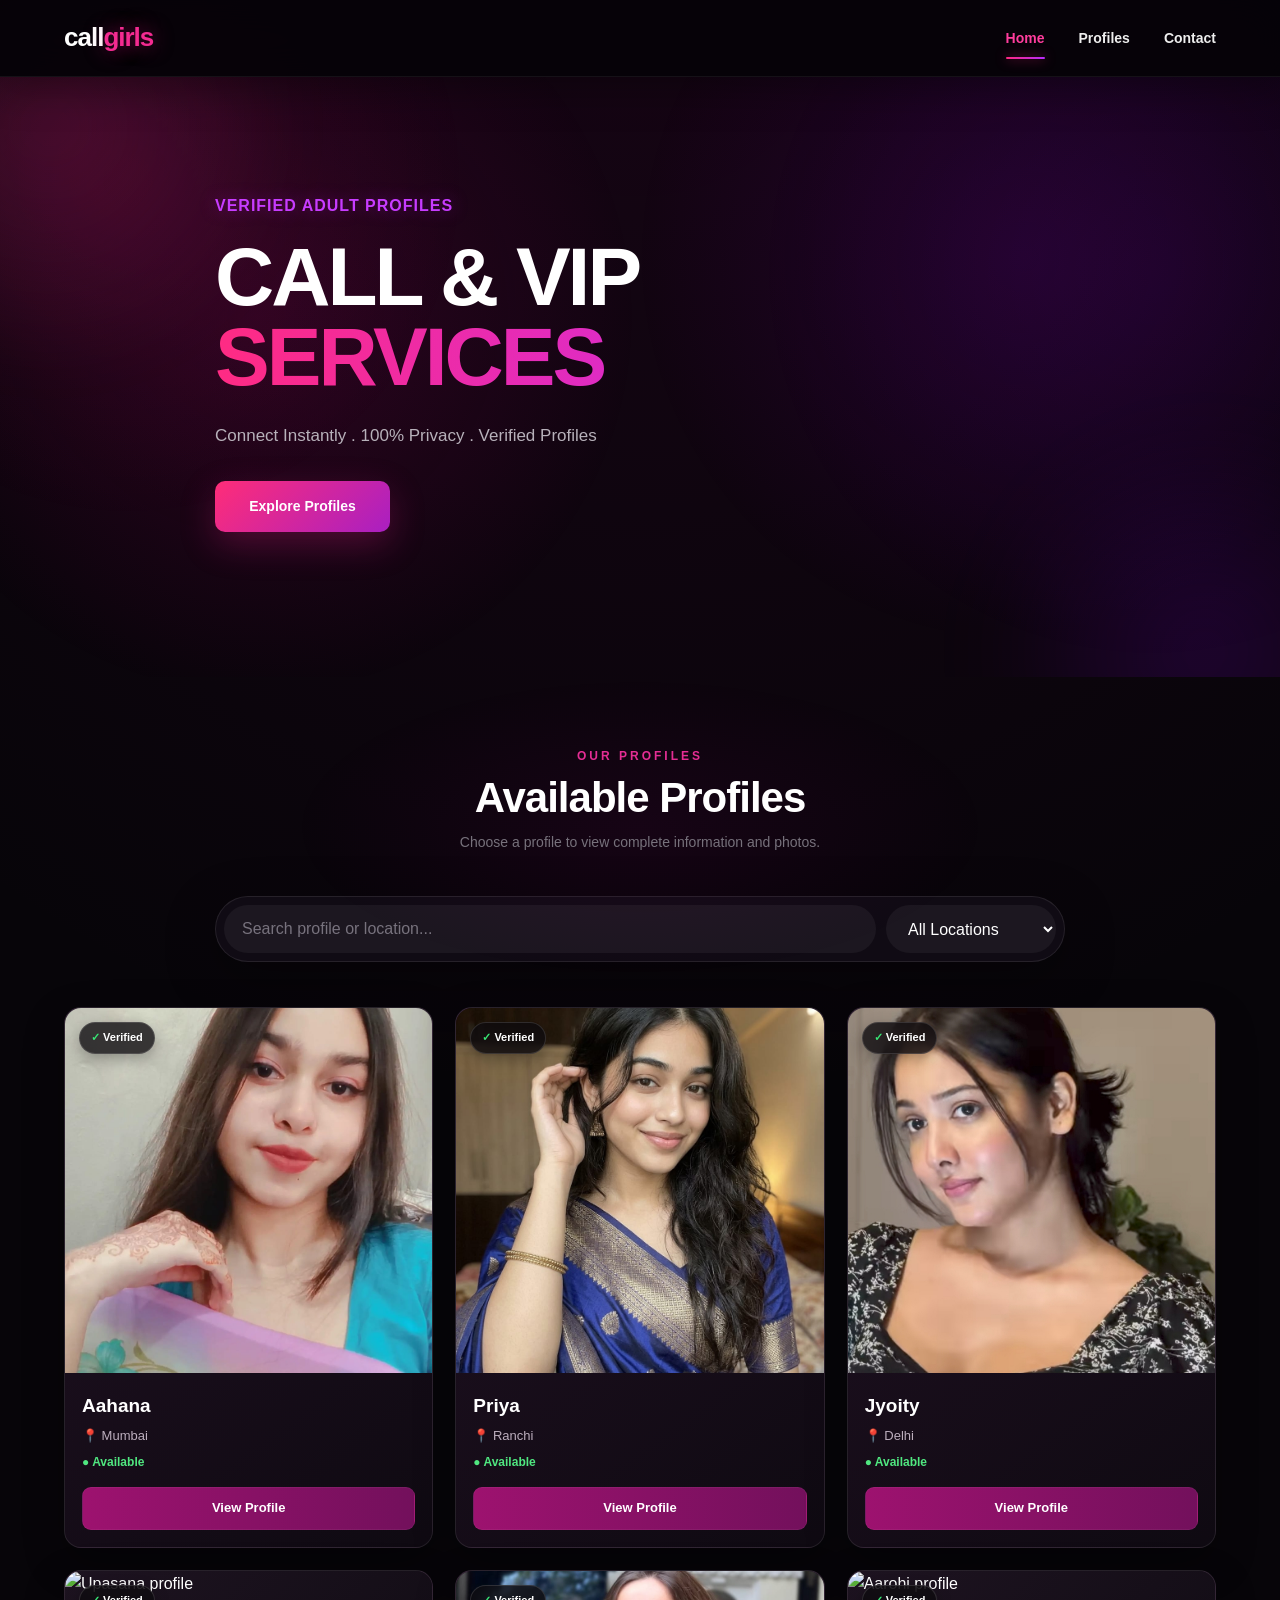
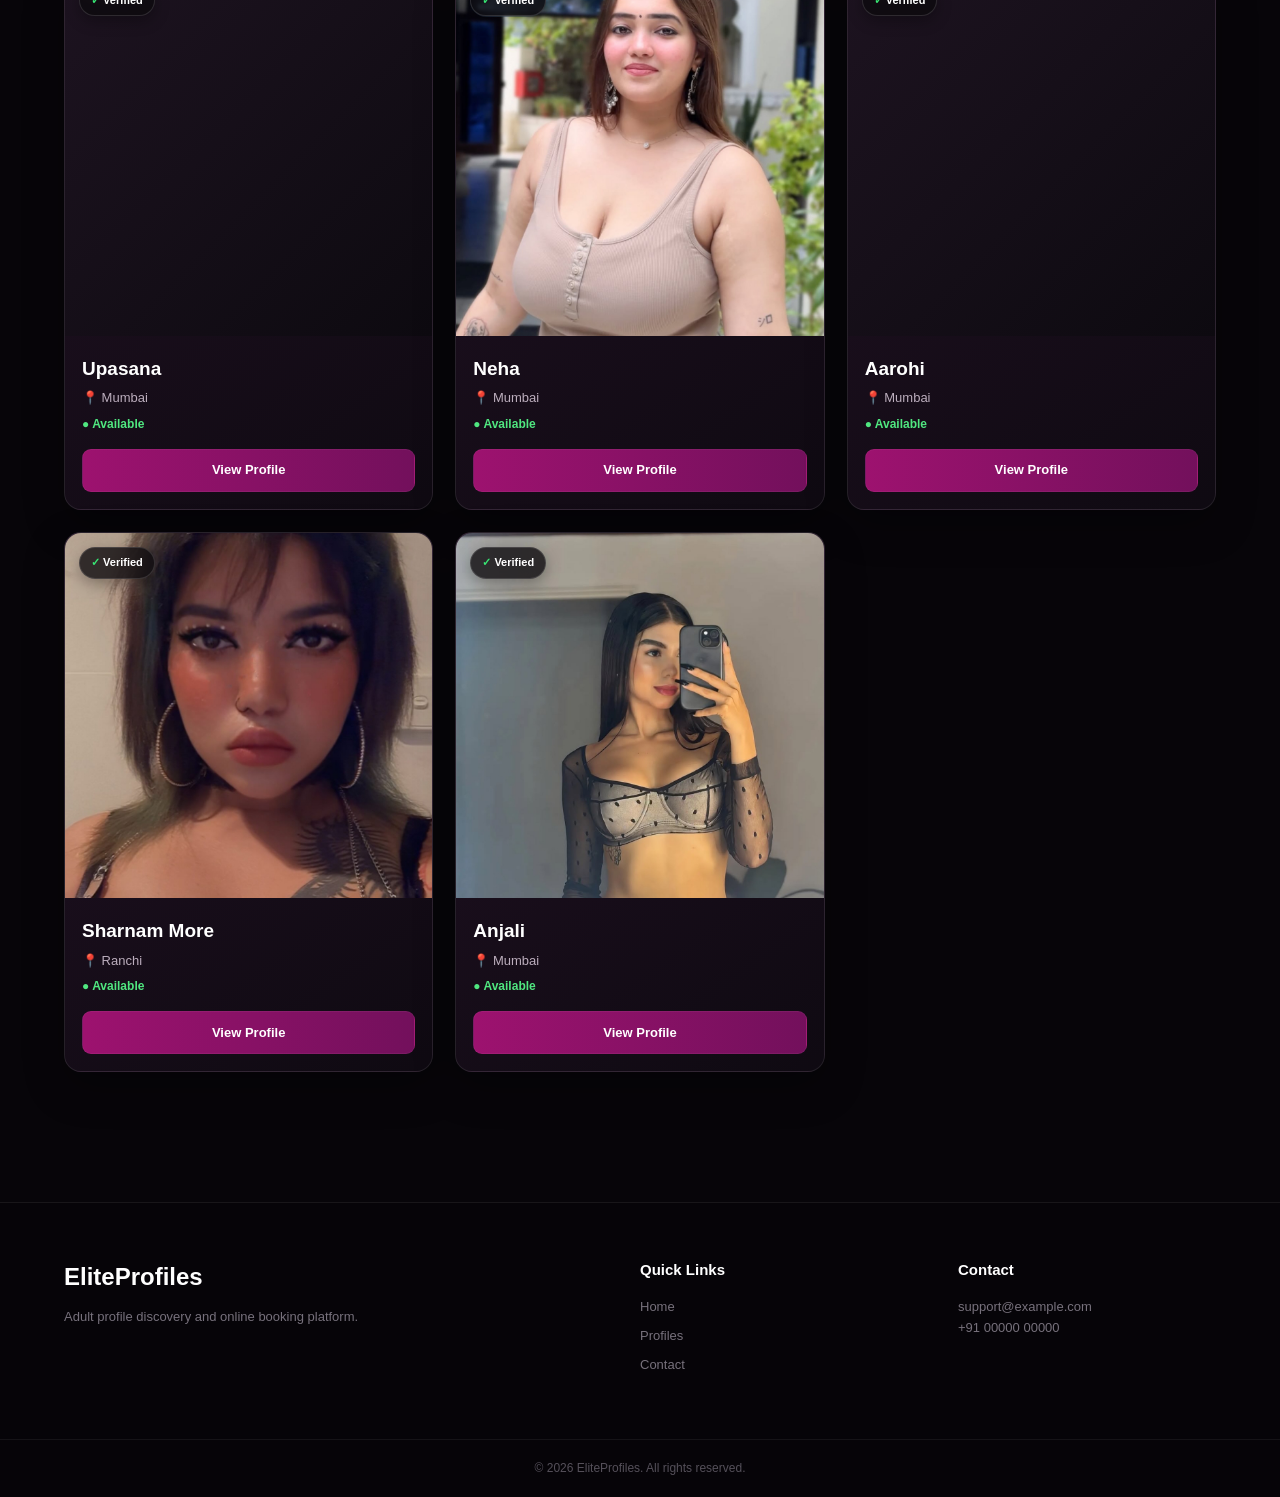
==== index.html @ 576658ea "Add girls booking website" ====
<!DOCTYPE html>
<html lang="en">

<head>
    <meta charset="UTF-8">

    <meta name="viewport" content="width=device-width, initial-scale=1.0">

    <meta name="description" content="Browse verified profiles and available booking options.">

    <title>near location call girls-booking</title>

    <!-- CSS -->
    <link rel="stylesheet" href="css/style.css">
</head>

<body>

    <!-- ================= HEADER ================= -->

    <header class="header">

        <div class="container nav">

            <!-- LOGO -->

            <a href="index.html" class="logo">
                call<span>girls</span>
            </a>

            <!-- NAVIGATION -->

            <nav id="mainNav">

                <a href="index.html">
                    Home
                </a>

                <a href="#profiles">
                    Profiles
                </a>

                <a href="contact.html">
                    Contact
                </a>

            </nav>

            <!-- MOBILE MENU -->

            <button class="menu-btn" onclick="toggleMenu()" aria-label="Open navigation menu">
                ☰
            </button>

        </div>

    </header>


    <!-- ================= MAIN ================= -->

    <main>

        <!-- ================= HERO ================= -->

        <section class="hero">

            <div class="container hero-content">

                <p class="hero-label">
                    VERIFIED ADULT PROFILES
                </p>

                <h1>
                CALL & VIP
                    <span>SERVICES</span>
                </h1>

                <p class="hero-description">
                    Connect Instantly  . 100% Privacy  . Verified Profiles
                </p>

                <a href="#profiles" class="hero-button">
                    Explore Profiles
                </a>

            </div>

        </section>


        <!-- ================= PROFILES ================= -->

        <section class="profiles-section" id="profiles">

            <div class="container">

                <!-- SECTION TITLE -->

                <div class="section-title">

                    <p>
                        OUR PROFILES
                    </p>

                    <h2>
                        Available Profiles
                    </h2>

                    <span>
                        Choose a profile to view complete
                        information and photos.
                    </span>

                </div>


                <!-- SEARCH -->

                <div class="search-box">

                    <input type="text" id="searchInput" placeholder="Search profile or location..."
                        onkeyup="searchProfiles()">

                    <select id="locationFilter" onchange="filterProfiles()">

                        <option value="all">
                            All Locations
                        </option>

                        <option value="mumbai">
                            Mumbai
                        </option>

                        <option value="navi mumbai">
                            Navi Mumbai
                        </option>

                        <option value="delhi">
                            Delhi
                        </option>
                        
                    </select>

                </div>


                <!-- PROFILE GRID -->

                <div class="profile-grid" id="profileGrid">

                    <!-- PROFILE 1 -->

                    <article class="profile-card" data-name="Aahana" data-location="Mumbai">

                        <div class="profile-image">

                            <img src="images/profile1/aanayana_02.jpeg" alt="Aarohi profile" loading="lazy">

                            <span class="verified-badge">
                                ✓ Verified
                            </span>

                        </div>


                        <div class="profile-card-content">

                            <h3>
                                Aahana
                            </h3>

                            <p class="profile-card-location">
                                📍 Mumbai
                            </p>

                            <p class="profile-card-status">
                                ● Available
                            </p>

                            <a href="profile.html?id=1" class="view-profile-btn">
                                View Profile
                            </a>

                        </div>

                    </article>


                    <!-- PROFILE 2 -->
                    <article class="profile-card" data-name="Priya" data-location="Ranchi">

                        <div class="profile-image">

                            <img src="images/profile2/profile2_pic_01.jpeg" alt="Priya profile" loading="lazy">

                            <span class="verified-badge">
                                ✓ Verified
                            </span>

                        </div>


                        <div class="profile-card-content">

                            <h3>
                                Priya
                            </h3>

                            <p class="profile-card-location">
                                📍 Ranchi
                            </p>

                            <p class="profile-card-status">
                                ● Available
                            </p>

                            <a href="profile.html?id=2" class="view-profile-btn">
                                View Profile
                            </a>

                        </div>

                    </article>
                

                    <!-- PROFILE 3 -->
                    
                    <article class="profile-card" data-name="Jyoity" data-location="Mumbai">

                        <div class="profile-image">

                            <img src="images/profile3/image_01.jpg" alt="Jyoity profile" loading="lazy">

                            <span class="verified-badge">
                                ✓ Verified
                            </span>

                        </div>


                        <div class="profile-card-content">

                            <h3>
                                Jyoity
                            </h3>

                            <p class="profile-card-location">
                                📍 Delhi
                            </p>

                            <p class="profile-card-status">
                                ● Available
                            </p>

                            <a href="profile.html?id=3" class="view-profile-btn">
                                View Profile 
                            </a>

                        </div>

                    </article>

                    
                    
                    <!-- PROFILE 4 -->
                    
                    <article class="profile-card" data-name="Upasana" data-location="Mumbai">
                        
                        <div class="profile-image">
                            
                            <img src="../girls-booking/images/profile4/image_03.jpg" alt="Upasana profile" loading="lazy">
                            
                            <span class="verified-badge">
                                ✓ Verified
                            </span>
                            
                        </div>
                        
                        
                        <div class="profile-card-content">
                            
                            <h3>
                                Upasana
                            </h3>

                            <p class="profile-card-location">
                                📍 Mumbai
                            </p>
                            
                            <p class="profile-card-status">
                                ● Available
                            </p>
                            
                            <a href="profile.html?id=4" class="view-profile-btn">
                                View Profile
                            </a>

                        </div>

                    </article>

                            <!-- complete -->

                    <!-- PROFILE 5 -->
                    
                    <article class="profile-card" data-name="Neha" data-location="Mumbai">

                        <div class="profile-image">

                            <img src="images/profile5/image_04.jpg" alt="Neha profile" loading="lazy">

                            <span class="verified-badge">
                                ✓ Verified
                            </span>

                        </div>


                        <div class="profile-card-content">

                            <h3>
                                Neha
                            </h3>

                            <p class="profile-card-location">
                                📍 Mumbai
                            </p>

                            <p class="profile-card-status">
                                ● Available
                            </p>

                            <a href="profile.html?id=5" class="view-profile-btn">
                                View Profile
                            </a>

                        </div>

                    </article>
                    <!-- PROFILE 6 -->
                    
                     <article class="profile-card" data-name="Aarohi" data-location="Mumbai">

                        <div class="profile-image">

                            <img src="../girls-booking/images/profile6/image_04.jpg" alt="Aarohi profile" loading="lazy">

                            <span class="verified-badge">
                                ✓ Verified
                            </span>

                        </div>


                        <div class="profile-card-content">

                            <h3>
                                Aarohi
                            </h3>

                            <p class="profile-card-location">
                                📍 Mumbai
                            </p>

                            <p class="profile-card-status">
                                ● Available
                            </p>

                            <a href="profile.html?id=6" class="view-profile-btn">
                                View Profile
                            </a>

                        </div>

                    </article>
                    <!-- PROFILE 7 -->
                
                     <article class="profile-card" data-name="Sharnam More" data-location="Ranchi">

                        <div class="profile-image">

                            <img src="images/profile7/image_01.jpg" alt="Sharnam More profile" loading="lazy">

                            <span class="verified-badge">
                                ✓ Verified
                            </span>

                        </div>


                        <div class="profile-card-content">

                            <h3>
                                Sharnam More
                            </h3>

                            <p class="profile-card-location">
                                📍 Ranchi
                            </p>

                            <p class="profile-card-status">
                                ● Available
                            </p>

                            <a href="profile.html?id=7" class="view-profile-btn">
                                View Profile
                            </a>

                        </div>

                    </article> 
                    <!-- PROFILE 8 -->
                     <!-- PROFILE 2 -->
                    <article class="profile-card" data-name="Anjali" data-location="Mumbai">

                        <div class="profile-image">

                            <img src="images/profile8/image_01.jpg" alt="Anjali profile" loading="lazy">

                            <span class="verified-badge">
                                ✓ Verified
                            </span>

                        </div>


                        <div class="profile-card-content">

                            <h3>
                                Anjali
                            </h3>

                            <p class="profile-card-location">
                                📍 Mumbai
                            </p>

                            <p class="profile-card-status">
                                ● Available
                            </p>

                            <a href="profile.html?id=8" class="view-profile-btn">
                                View Profile
                            </a>

                        </div>

                    </article>
                    <!-- PROFILE 9 -->
                     <!-- PROFILE 2 -->
                    <!-- <article class="profile-card" data-name="Aarohi" data-location="Mumbai">

                        <div class="profile-image">

                            <img src="images/profile1/aanayana_02.jpeg" alt="Aarohi profile" loading="lazy">

                            <span class="verified-badge">
                                ✓ Verified
                            </span>

                        </div>


                        <div class="profile-card-content">

                            <h3>
                                Aarohi
                            </h3>

                            <p class="profile-card-location">
                                📍 Mumbai
                            </p>

                            <p class="profile-card-status">
                                ● Available
                            </p>

                            <a href="profile.html?id=9" class="view-profile-btn">
                                View Profile
                            </a>

                        </div>

                    </article> -->
                    <!-- PROFILE 10 -->
                     <!-- PROFILE 2 -->
                    <!-- <article class="profile-card" data-name="Aarohi" data-location="Mumbai">

                        <div class="profile-image">

                            <img src="images/profile1/aanayana_02.jpeg" alt="Aarohi profile" loading="lazy">

                            <span class="verified-badge">
                                ✓ Verified
                            </span>

                        </div>


                        <div class="profile-card-content">

                            <h3>
                                Aarohi
                            </h3>

                            <p class="profile-card-location">
                                📍 Mumbai
                            </p>

                            <p class="profile-card-status">
                                ● Available
                            </p>

                            <a href="profile.html?id=10" class="view-profile-btn">
                                View Profile
                            </a>

                        </div>

                    </article> -->
                    <!-- PROFILE 11-->
                     <!-- PROFILE 2 -->
                    <!-- <article class="profile-card" data-name="Aarohi" data-location="Mumbai">

                        <div class="profile-image">

                            <img src="images/profile1/aanayana_02.jpeg" alt="Aarohi profile" loading="lazy">

                            <span class="verified-badge">
                                ✓ Verified
                            </span>

                        </div>


                        <div class="profile-card-content">

                            <h3>
                                Aarohi
                            </h3>

                            <p class="profile-card-location">
                                📍 Mumbai
                            </p>

                            <p class="profile-card-status">
                                ● Available
                            </p>

                            <a href="profile.html?id=11" class="view-profile-btn">
                                View Profile
                            </a>

                        </div>

                    </article> -->
                    <!-- PROFILE 12-->
                     <!-- PROFILE 2 -->
                    <!-- <article class="profile-card" data-name="Aarohi" data-location="Mumbai">

                        <div class="profile-image">

                            <img src="images/profile1/aanayana_02.jpeg" alt="Aarohi profile" loading="lazy">

                            <span class="verified-badge">
                                ✓ Verified
                            </span>

                        </div>


                        <div class="profile-card-content">

                            <h3>
                                Aarohi
                            </h3>

                            <p class="profile-card-location">
                                📍 Mumbai
                            </p>

                            <p class="profile-card-status">
                                ● Available
                            </p>

                            <a href="profile.html?id=12" class="view-profile-btn">
                                View Profile
                            </a>

                        </div>

                    </article> -->
                    <!-- PROFILE 13-->
                     <!-- PROFILE 2 -->
                    <!-- <article class="profile-card" data-name="Aarohi" data-location="Mumbai">

                        <div class="profile-image">

                            <img src="images/profile1/aanayana_02.jpeg" alt="Aarohi profile" loading="lazy">

                            <span class="verified-badge">
                                ✓ Verified
                            </span>

                        </div>


                        <div class="profile-card-content">

                            <h3>
                                Aarohi
                            </h3>

                            <p class="profile-card-location">
                                📍 Mumbai
                            </p>

                            <p class="profile-card-status">
                                ● Available
                            </p>

                            <a href="profile.html?id=13" class="view-profile-btn">
                                View Profile
                            </a>

                        </div>

                    </article> -->
                    <!-- PROFILE 14-->
                     <!-- PROFILE 2 -->
                    <!-- <article class="profile-card" data-name="Aarohi" data-location="Mumbai">

                        <div class="profile-image">

                            <img src="images/profile1/aanayana_02.jpeg" alt="Aarohi profile" loading="lazy">

                            <span class="verified-badge">
                                ✓ Verified
                            </span>

                        </div>


                        <div class="profile-card-content">

                            <h3>
                                Aarohi
                            </h3>

                            <p class="profile-card-location">
                                📍 Mumbai
                            </p>

                            <p class="profile-card-status">
                                ● Available
                            </p>

                            <a href="profile.html?id=14" class="view-profile-btn">
                                View Profile
                            </a>

                        </div>

                    </article> -->
                    <!-- PROFILE 15 -->
                     <!-- PROFILE 2 -->
                    <!-- <article class="profile-card" data-name="Aarohi" data-location="Mumbai">

                        <div class="profile-image">

                            <img src="images/profile1/aanayana_02.jpeg" alt="Aarohi profile" loading="lazy">

                            <span class="verified-badge">
                                ✓ Verified
                            </span>

                        </div>


                        <div class="profile-card-content">

                            <h3>
                                Aarohi
                            </h3>

                            <p class="profile-card-location">
                                📍 Mumbai
                            </p>

                            <p class="profile-card-status">
                                ● Available
                            </p>

                            <a href="profile.html?id=15" class="view-profile-btn">
                                View Profile
                            </a>

                        </div>

                    </article> -->
                    <!-- PROFILE 16 -->
                     <!-- PROFILE 2 -->
                    <!-- <article class="profile-card" data-name="Aarohi" data-location="Mumbai">

                        <div class="profile-image">

                            <img src="images/profile1/aanayana_02.jpeg" alt="Aarohi profile" loading="lazy">

                            <span class="verified-badge">
                                ✓ Verified
                            </span>

                        </div>


                        <div class="profile-card-content">

                            <h3>
                                Aarohi
                            </h3>

                            <p class="profile-card-location">
                                📍 Mumbai
                            </p>

                            <p class="profile-card-status">
                                ● Available
                            </p>

                            <a href="profile.html?id=16" class="view-profile-btn">
                                View Profile
                            </a>

                        </div>

                    </article> -->
                    <!-- PROFILE 17 -->
                     <!-- PROFILE 2 -->
                    <!-- <article class="profile-card" data-name="Aarohi" data-location="Mumbai">

                        <div class="profile-image">

                            <img src="images/profile1/aanayana_02.jpeg" alt="Aarohi profile" loading="lazy">

                            <span class="verified-badge">
                                ✓ Verified
                            </span>

                        </div>


                        <div class="profile-card-content">

                            <h3>
                                Aarohi
                            </h3>

                            <p class="profile-card-location">
                                📍 Mumbai
                            </p>

                            <p class="profile-card-status">
                                ● Available
                            </p>

                            <a href="profile.html?id=17" class="view-profile-btn">
                                View Profile
                            </a>

                        </div>

                    </article> -->
                    <!-- PROFILE 18 -->
                     <!-- PROFILE 2 -->
                    <!-- <article class="profile-card" data-name="Aarohi" data-location="Mumbai">

                        <div class="profile-image">

                            <img src="images/profile1/aanayana_02.jpeg" alt="Aarohi profile" loading="lazy">

                            <span class="verified-badge">
                                ✓ Verified
                            </span>

                        </div>


                        <div class="profile-card-content">

                            <h3>
                                Aarohi
                            </h3>

                            <p class="profile-card-location">
                                📍 Mumbai
                            </p>

                            <p class="profile-card-status">
                                ● Available
                            </p>

                            <a href="profile.html?id=18" class="view-profile-btn">
                                View Profile
                            </a>

                        </div>

                    </article> -->
                    <!-- PROFILE 19 -->
                     <!-- PROFILE 2 -->
                    <!-- <article class="profile-card" data-name="Aarohi" data-location="Mumbai">

                        <div class="profile-image">

                            <img src="images/profile1/aanayana_02.jpeg" alt="Aarohi profile" loading="lazy">

                            <span class="verified-badge">
                                ✓ Verified
                            </span>

                        </div>


                        <div class="profile-card-content">

                            <h3>
                                Aarohi
                            </h3>

                            <p class="profile-card-location">
                                📍 Mumbai
                            </p>

                            <p class="profile-card-status">
                                ● Available
                            </p>

                            <a href="profile.html?id=19" class="view-profile-btn">
                                View Profile
                            </a>

                        </div>

                    </article> -->
                    <!-- PROFILE 20 -->
                     <!-- PROFILE 2 -->
                    <!-- <article class="profile-card" data-name="Aarohi" data-location="Mumbai">

                        <div class="profile-image">

                            <img src="images/profile1/aanayana_02.jpeg" alt="Aarohi profile" loading="lazy">

                            <span class="verified-badge">
                                ✓ Verified
                            </span>

                        </div>


                        <div class="profile-card-content">

                            <h3>
                                Aarohi
                            </h3>

                            <p class="profile-card-location">
                                📍 Mumbai
                            </p>

                            <p class="profile-card-status">
                                ● Available
                            </p>

                            <a href="profile.html?id=20" class="view-profile-btn">
                                View Profile
                            </a>

                        </div>

                    </article> -->
                    <!-- PROFILE 21 -->
                     <!-- PROFILE 2 -->
                    <!-- <article class="profile-card" data-name="Aarohi" data-location="Mumbai">

                        <div class="profile-image">

                            <img src="images/profile1/aanayana_02.jpeg" alt="Aarohi profile" loading="lazy">

                            <span class="verified-badge">
                                ✓ Verified
                            </span>

                        </div>


                        <div class="profile-card-content">

                            <h3>
                                Aarohi
                            </h3>

                            <p class="profile-card-location">
                                📍 Mumbai
                            </p>

                            <p class="profile-card-status">
                                ● Available
                            </p>

                            <a href="profile.html?id=21" class="view-profile-btn">
                                View Profile
                            </a>

                        </div>

                    </article> -->
                    <!-- PROFILE 22 -->
                     <!-- PROFILE 2 -->
                    <!-- <article class="profile-card" data-name="Aarohi" data-location="Mumbai">

                        <div class="profile-image">

                            <img src="images/profile1/aanayana_02.jpeg" alt="Aarohi profile" loading="lazy">

                            <span class="verified-badge">
                                ✓ Verified
                            </span>

                        </div>


                        <div class="profile-card-content">

                            <h3>
                                Aarohi
                            </h3>

                            <p class="profile-card-location">
                                📍 Mumbai
                            </p>

                            <p class="profile-card-status">
                                ● Available
                            </p>

                            <a href="profile.html?id=22" class="view-profile-btn">
                                View Profile
                            </a>

                        </div>

                    </article> -->
                    <!-- PROFILE 23 -->
                     <!-- PROFILE 2 -->
                    <!-- <article class="profile-card" data-name="Aarohi" data-location="Mumbai">

                        <div class="profile-image">

                            <img src="images/profile1/aanayana_02.jpeg" alt="Aarohi profile" loading="lazy">

                            <span class="verified-badge">
                                ✓ Verified
                            </span>

                        </div>


                        <div class="profile-card-content">

                            <h3>
                                Aarohi
                            </h3>

                            <p class="profile-card-location">
                                📍 Mumbai
                            </p>

                            <p class="profile-card-status">
                                ● Available
                            </p>

                            <a href="profile.html?id=23" class="view-profile-btn">
                                View Profile
                            </a>

                        </div>

                    </article> -->
                    <!-- PROFILE 24 -->
                     <!-- PROFILE 2 -->
                    <!-- <article class="profile-card" data-name="Aarohi" data-location="Mumbai">

                        <div class="profile-image">

                            <img src="images/profile1/aanayana_02.jpeg" alt="Aarohi profile" loading="lazy">

                            <span class="verified-badge">
                                ✓ Verified
                            </span>

                        </div>


                        <div class="profile-card-content">

                            <h3>
                                Aarohi
                            </h3>

                            <p class="profile-card-location">
                                📍 Mumbai
                            </p>

                            <p class="profile-card-status">
                                ● Available
                            </p>

                            <a href="profile.html?id=24" class="view-profile-btn">
                                View Profile
                            </a>

                        </div>

                    </article> -->
                    <!-- PROFILE 25 -->
                     <!-- PROFILE 2 -->
                    <!-- <article class="profile-card" data-name="Aarohi" data-location="Mumbai">

                        <div class="profile-image">

                            <img src="images/profile1/aanayana_02.jpeg" alt="Aarohi profile" loading="lazy">

                            <span class="verified-badge">
                                ✓ Verified
                            </span>

                        </div>


                        <div class="profile-card-content">

                            <h3>
                                Aarohi
                            </h3>

                            <p class="profile-card-location">
                                📍 Mumbai
                            </p>

                            <p class="profile-card-status">
                                ● Available
                            </p>

                            <a href="profile.html?id=25" class="view-profile-btn">
                                View Profile
                            </a>

                        </div>

                    </article> -->
                    <!-- PROFILE 26 -->
                     <!-- PROFILE 2 -->
                    <!-- <article class="profile-card" data-name="Aarohi" data-location="Mumbai">

                        <div class="profile-image">

                            <img src="images/profile1/aanayana_02.jpeg" alt="Aarohi profile" loading="lazy">

                            <span class="verified-badge">
                                ✓ Verified
                            </span>

                        </div>


                        <div class="profile-card-content">

                            <h3>
                                Aarohi
                            </h3>

                            <p class="profile-card-location">
                                📍 Mumbai
                            </p>

                            <p class="profile-card-status">
                                ● Available
                            </p>

                            <a href="profile.html?id=26" class="view-profile-btn">
                                View Profile
                            </a>

                        </div>

                    </article> -->
                    <!-- PROFILE 27 -->
                     <!-- PROFILE 2 -->
                    <!-- <article class="profile-card" data-name="Aarohi" data-location="Mumbai">

                        <div class="profile-image">

                            <img src="images/profile1/aanayana_02.jpeg" alt="Aarohi profile" loading="lazy">

                            <span class="verified-badge">
                                ✓ Verified
                            </span>

                        </div>


                        <div class="profile-card-content">

                            <h3>
                                Aarohi
                            </h3>

                            <p class="profile-card-location">
                                📍 Mumbai
                            </p>

                            <p class="profile-card-status">
                                ● Available
                            </p>

                            <a href="profile.html?id=27" class="view-profile-btn">
                                View Profile
                            </a>

                        </div>

                    </article> -->
                    <!-- PROFILE 28 -->
                     <!-- PROFILE 2 -->
                    <!-- <article class="profile-card" data-name="Aarohi" data-location="Mumbai">

                        <div class="profile-image">

                            <img src="images/profile1/aanayana_02.jpeg" alt="Aarohi profile" loading="lazy">

                            <span class="verified-badge">
                                ✓ Verified
                            </span>

                        </div>


                        <div class="profile-card-content">

                            <h3>
                                Aarohi
                            </h3>

                            <p class="profile-card-location">
                                📍 Mumbai
                            </p>

                            <p class="profile-card-status">
                                ● Available
                            </p>

                            <a href="profile.html?id=28" class="view-profile-btn">
                                View Profile
                            </a>

                        </div>

                    </article> -->
                    <!-- PROFILE 29 -->
                     <!-- PROFILE 2 -->
                    <!-- <article class="profile-card" data-name="Aarohi" data-location="Mumbai">

                        <div class="profile-image">

                            <img src="images/profile1/aanayana_02.jpeg" alt="Aarohi profile" loading="lazy">

                            <span class="verified-badge">
                                ✓ Verified
                            </span>

                        </div>


                        <div class="profile-card-content">

                            <h3>
                                Aarohi
                            </h3>

                            <p class="profile-card-location">
                                📍 Mumbai
                            </p>

                            <p class="profile-card-status">
                                ● Available
                            </p>

                            <a href="profile.html?id=29" class="view-profile-btn">
                                View Profile
                            </a>

                        </div>

                    </article> -->
                    <!-- PROFILE 30 -->
                     <!-- PROFILE 2 -->
                    <!-- <article class="profile-card" data-name="Aarohi" data-location="Mumbai">

                        <div class="profile-image">

                            <img src="images/profile1/aanayana_02.jpeg" alt="Aarohi profile" loading="lazy">

                            <span class="verified-badge">
                                ✓ Verified
                            </span>

                        </div>


                        <div class="profile-card-content">

                            <h3>
                                Aarohi
                            </h3>

                            <p class="profile-card-location">
                                📍 Mumbai
                            </p>

                            <p class="profile-card-status">
                                ● Available
                            </p>

                            <a href="profile.html?id=30" class="view-profile-btn">
                                View Profile
                            </a>

                        </div>

                    </article> -->
                    <!-- PROFILE 31 -->
                     <!-- PROFILE 2 -->
                    <!-- <article class="profile-card" data-name="Aarohi" data-location="Mumbai">

                        <div class="profile-image">

                            <img src="images/profile1/aanayana_02.jpeg" alt="Aarohi profile" loading="lazy">

                            <span class="verified-badge">
                                ✓ Verified
                            </span>

                        </div>


                        <div class="profile-card-content">

                            <h3>
                                Aarohi
                            </h3>

                            <p class="profile-card-location">
                                📍 Mumbai
                            </p>

                            <p class="profile-card-status">
                                ● Available
                            </p>

                            <a href="profile.html?id=31" class="view-profile-btn">
                                View Profile
                            </a>

                        </div>

                    </article> -->
                    <!-- PROFILE 32 -->
                     <!-- PROFILE 2 -->
                    <!-- <article class="profile-card" data-name="Aarohi" data-location="Mumbai">

                        <div class="profile-image">

                            <img src="images/profile1/aanayana_02.jpeg" alt="Aarohi profile" loading="lazy">

                            <span class="verified-badge">
                                ✓ Verified
                            </span>

                        </div>


                        <div class="profile-card-content">

                            <h3>
                                Aarohi
                            </h3>

                            <p class="profile-card-location">
                                📍 Mumbai
                            </p>

                            <p class="profile-card-status">
                                ● Available
                            </p>

                            <a href="profile.html?id=32" class="view-profile-btn">
                                View Profile
                            </a>

                        </div>

                    </article> -->
                    <!-- PROFILE 33 -->
                     <!-- PROFILE 2 -->
                    <!-- <article class="profile-card" data-name="Aarohi" data-location="Mumbai">

                        <div class="profile-image">

                            <img src="images/profile1/aanayana_02.jpeg" alt="Aarohi profile" loading="lazy">

                            <span class="verified-badge">
                                ✓ Verified
                            </span>

                        </div>


                        <div class="profile-card-content">

                            <h3>
                                Aarohi
                            </h3>

                            <p class="profile-card-location">
                                📍 Mumbai
                            </p>

                            <p class="profile-card-status">
                                ● Available
                            </p>

                            <a href="profile.html?id=33" class="view-profile-btn">
                                View Profile
                            </a>

                        </div>

                    </article> -->
                    <!-- PROFILE 34 -->
                     <!-- PROFILE 2 -->
                    <!-- <article class="profile-card" data-name="Aarohi" data-location="Mumbai">

                        <div class="profile-image">

                            <img src="images/profile1/aanayana_02.jpeg" alt="Aarohi profile" loading="lazy">

                            <span class="verified-badge">
                                ✓ Verified
                            </span>

                        </div>


                        <div class="profile-card-content">

                            <h3>
                                Aarohi
                            </h3>

                            <p class="profile-card-location">
                                📍 Mumbai
                            </p>

                            <p class="profile-card-status">
                                ● Available
                            </p>

                            <a href="profile.html?id=34" class="view-profile-btn">
                                View Profile
                            </a>

                        </div>

                    </article> -->
                    <!-- PROFILE 35 -->
                     <!-- PROFILE 2 -->
                    <!-- <article class="profile-card" data-name="Aarohi" data-location="Mumbai">

                        <div class="profile-image">

                            <img src="images/profile1/aanayana_02.jpeg" alt="Aarohi profile" loading="lazy">

                            <span class="verified-badge">
                                ✓ Verified
                            </span>

                        </div>


                        <div class="profile-card-content">

                            <h3>
                                Aarohi
                            </h3>

                            <p class="profile-card-location">
                                📍 Mumbai
                            </p>

                            <p class="profile-card-status">
                                ● Available
                            </p>

                            <a href="profile.html?id=35" class="view-profile-btn">
                                View Profile
                            </a>

                        </div>

                    </article> -->
                    <!-- PROFILE 36 -->
                     <!-- PROFILE 2 -->
                    <!-- <article class="profile-card" data-name="Aarohi" data-location="Mumbai">

                        <div class="profile-image">

                            <img src="images/profile1/aanayana_02.jpeg" alt="Aarohi profile" loading="lazy">

                            <span class="verified-badge">
                                ✓ Verified
                            </span>

                        </div>


                        <div class="profile-card-content">

                            <h3>
                                Aarohi
                            </h3>

                            <p class="profile-card-location">
                                📍 Mumbai
                            </p>

                            <p class="profile-card-status">
                                ● Available
                            </p>

                            <a href="profile.html?id=36" class="view-profile-btn">
                                View Profile
                            </a>

                        </div>

                    </article> -->
                    <!-- PROFILE 37 -->
                     <!-- PROFILE 2 -->
                    <!-- <article class="profile-card" data-name="Aarohi" data-location="Mumbai">

                        <div class="profile-image">

                            <img src="images/profile1/aanayana_02.jpeg" alt="Aarohi profile" loading="lazy">

                            <span class="verified-badge">
                                ✓ Verified
                            </span>

                        </div>


                        <div class="profile-card-content">

                            <h3>
                                Aarohi
                            </h3>

                            <p class="profile-card-location">
                                📍 Mumbai
                            </p>

                            <p class="profile-card-status">
                                ● Available
                            </p>

                            <a href="profile.html?id=37" class="view-profile-btn">
                                View Profile
                            </a>

                        </div>

                    </article> -->
                    <!-- PROFILE 38 -->
                     <!-- PROFILE 2 -->
                    <!-- <article class="profile-card" data-name="Aarohi" data-location="Mumbai">

                        <div class="profile-image">

                            <img src="images/profile1/aanayana_02.jpeg" alt="Aarohi profile" loading="lazy">

                            <span class="verified-badge">
                                ✓ Verified
                            </span>

                        </div>


                        <div class="profile-card-content">

                            <h3>
                                Aarohi
                            </h3>

                            <p class="profile-card-location">
                                📍 Mumbai
                            </p>

                            <p class="profile-card-status">
                                ● Available
                            </p>

                            <a href="profile.html?id=38" class="view-profile-btn">
                                View Profile
                            </a>

                        </div>

                    </article> -->
                    <!-- PROFILE 39 -->
                     <!-- PROFILE 2 -->
                    <!-- <article class="profile-card" data-name="Aarohi" data-location="Mumbai">

                        <div class="profile-image">

                            <img src="images/profile1/aanayana_02.jpeg" alt="Aarohi profile" loading="lazy">

                            <span class="verified-badge">
                                ✓ Verified
                            </span>

                        </div>


                        <div class="profile-card-content">

                            <h3>
                                Aarohi
                            </h3>

                            <p class="profile-card-location">
                                📍 Mumbai
                            </p>

                            <p class="profile-card-status">
                                ● Available
                            </p>

                            <a href="profile.html?id=39" class="view-profile-btn">
                                View Profile
                            </a>

                        </div>

                    </article> -->
                    <!-- PROFILE 40 -->
                     <!-- PROFILE 2 -->
                    <!-- <article class="profile-card" data-name="Aarohi" data-location="Mumbai">

                        <div class="profile-image">

                            <img src="images/profile1/aanayana_02.jpeg" alt="Aarohi profile" loading="lazy">

                            <span class="verified-badge">
                                ✓ Verified
                            </span>

                        </div>


                        <div class="profile-card-content">

                            <h3>
                                Aarohi
                            </h3>

                            <p class="profile-card-location">
                                📍 Mumbai
                            </p>

                            <p class="profile-card-status">
                                ● Available
                            </p>

                            <a href="profile.html?id=40" class="view-profile-btn">
                                View Profile
                            </a>

                        </div>

                    </article> -->
                    <!-- PROFILE 41 -->
                     <!-- PROFILE 2 -->
                    <!-- <article class="profile-card" data-name="Aarohi" data-location="Mumbai">

                        <div class="profile-image">

                            <img src="images/profile1/aanayana_02.jpeg" alt="Aarohi profile" loading="lazy">

                            <span class="verified-badge">
                                ✓ Verified
                            </span>

                        </div>


                        <div class="profile-card-content">

                            <h3>
                                Aarohi
                            </h3>

                            <p class="profile-card-location">
                                📍 Mumbai
                            </p>

                            <p class="profile-card-status">
                                ● Available
                            </p>

                            <a href="profile.html?id=41" class="view-profile-btn">
                                View Profile
                            </a>

                        </div>

                    </article> -->
                    <!-- PROFILE 42 -->
                     <!-- PROFILE 2 -->
                    <!-- <article class="profile-card" data-name="Aarohi" data-location="Mumbai">

                        <div class="profile-image">

                            <img src="images/profile1/aanayana_02.jpeg" alt="Aarohi profile" loading="lazy">

                            <span class="verified-badge">
                                ✓ Verified
                            </span>

                        </div>


                        <div class="profile-card-content">

                            <h3>
                                Aarohi
                            </h3>

                            <p class="profile-card-location">
                                📍 Mumbai
                            </p>

                            <p class="profile-card-status">
                                ● Available
                            </p>

                            <a href="profile.html?id=42" class="view-profile-btn">
                                View Profile
                            </a>

                        </div>

                    </article> -->
                    <!-- PROFILE 43 -->
                     <!-- PROFILE 2 -->
                    <!-- <article class="profile-card" data-name="Aarohi" data-location="Mumbai">

                        <div class="profile-image">

                            <img src="images/profile1/aanayana_02.jpeg" alt="Aarohi profile" loading="lazy">

                            <span class="verified-badge">
                                ✓ Verified
                            </span>

                        </div>


                        <div class="profile-card-content">

                            <h3>
                                Aarohi
                            </h3>

                            <p class="profile-card-location">
                                📍 Mumbai
                            </p>

                            <p class="profile-card-status">
                                ● Available
                            </p>

                            <a href="profile.html?id=43" class="view-profile-btn">
                                View Profile
                            </a>

                        </div>

                    </article> -->
                    <!-- PROFILE 44 -->
                     <!-- PROFILE 2 -->
                    <!-- <article class="profile-card" data-name="Aarohi" data-location="Mumbai">

                        <div class="profile-image">

                            <img src="images/profile1/aanayana_02.jpeg" alt="Aarohi profile" loading="lazy">

                            <span class="verified-badge">
                                ✓ Verified
                            </span>

                        </div>


                        <div class="profile-card-content">

                            <h3>
                                Aarohi
                            </h3>

                            <p class="profile-card-location">
                                📍 Mumbai
                            </p>

                            <p class="profile-card-status">
                                ● Available
                            </p>

                            <a href="profile.html?id=44" class="view-profile-btn">
                                View Profile
                            </a>

                        </div>

                    </article> -->
                    <!-- PROFILE 45 -->
                     <!-- PROFILE 2 -->
                    <!-- <article class="profile-card" data-name="Aarohi" data-location="Mumbai">

                        <div class="profile-image">

                            <img src="images/profile1/aanayana_02.jpeg" alt="Aarohi profile" loading="lazy">

                            <span class="verified-badge">
                                ✓ Verified
                            </span>

                        </div>


                        <div class="profile-card-content">

                            <h3>
                                Aarohi
                            </h3>

                            <p class="profile-card-location">
                                📍 Mumbai
                            </p>

                            <p class="profile-card-status">
                                ● Available
                            </p>

                            <a href="profile.html?id=45" class="view-profile-btn">
                                View Profile
                            </a>

                        </div>

                    </article> -->
                    <!-- PROFILE 46 -->
                     <!-- PROFILE 2 -->
                    <!-- <article class="profile-card" data-name="Aarohi" data-location="Mumbai">

                        <div class="profile-image">

                            <img src="images/profile1/aanayana_02.jpeg" alt="Aarohi profile" loading="lazy">

                            <span class="verified-badge">
                                ✓ Verified
                            </span>

                        </div>


                        <div class="profile-card-content">

                            <h3>
                                Aarohi
                            </h3>

                            <p class="profile-card-location">
                                📍 Mumbai
                            </p>

                            <p class="profile-card-status">
                                ● Available
                            </p>

                            <a href="profile.html?id=46" class="view-profile-btn">
                                View Profile
                            </a>

                        </div>

                    </article> -->
                    <!-- PROFILE 47 -->
                     <!-- PROFILE 2 -->
                    <!-- <article class="profile-card" data-name="Aarohi" data-location="Mumbai">

                        <div class="profile-image">

                            <img src="images/profile1/aanayana_02.jpeg" alt="Aarohi profile" loading="lazy">

                            <span class="verified-badge">
                                ✓ Verified
                            </span>

                        </div>


                        <div class="profile-card-content">

                            <h3>
                                Aarohi
                            </h3>

                            <p class="profile-card-location">
                                📍 Mumbai
                            </p>

                            <p class="profile-card-status">
                                ● Available
                            </p>

                            <a href="profile.html?id=47" class="view-profile-btn">
                                View Profile
                            </a>

                        </div>

                    </article> -->
                    
                    <!-- PROFILE 48 -->
                     <!-- PROFILE 2 -->
                    <!-- <article class="profile-card" data-name="Aarohi" data-location="Mumbai">

                        <div class="profile-image">

                            <img src="images/profile1/aanayana_02.jpeg" alt="Aarohi profile" loading="lazy">

                            <span class="verified-badge">
                                ✓ Verified
                            </span>

                        </div>


                        <div class="profile-card-content">

                            <h3>
                                Aarohi
                            </h3>

                            <p class="profile-card-location">
                                📍 Mumbai
                            </p>

                            <p class="profile-card-status">
                                ● Available
                            </p>

                            <a href="profile.html?id=48" class="view-profile-btn">
                                View Profile
                            </a>

                        </div>

                    </article> -->
                    <!-- PROFILE 49 -->
                     <!-- PROFILE 2 -->
                    <!-- <article class="profile-card" data-name="Aarohi" data-location="Mumbai">

                        <div class="profile-image">

                            <img src="images/profile1/aanayana_02.jpeg" alt="Aarohi profile" loading="lazy">

                            <span class="verified-badge">
                                ✓ Verified
                            </span>

                        </div>


                        <div class="profile-card-content">

                            <h3>
                                Aarohi
                            </h3>

                            <p class="profile-card-location">
                                📍 Mumbai
                            </p>

                            <p class="profile-card-status">
                                ● Available
                            </p>

                            <a href="profile.html?id=49" class="view-profile-btn">
                                View Profile
                            </a>

                        </div>

                    </article> -->
                    <!-- PROFILE 50 -->
                     
                    <!-- <article class="profile-card" data-name="Aarohi" data-location="Mumbai">

                        <div class="profile-image">

                            <img src="images/profile1/aanayana_02.jpeg" alt="Aarohi profile" loading="lazy">

                            <span class="verified-badge">
                                ✓ Verified
                            </span>

                        </div>


                        <div class="profile-card-content">

                            <h3>
                                Aarohi
                            </h3>

                            <p class="profile-card-location">
                                📍 jharkhad
                            </p>

                            <p class="profile-card-status">
                                ● Available
                            </p>

                            <a href="profile.html?id=50" class="view-profile-btn">
                                View Profile
                            </a>

                        </div>

                    </article> -->

                        <!-- COMPLETE  PROFILE  -->
                </div>


                <!-- NO RESULTS -->

                <p id="noResults" class="no-results" style="display: none;">
                    No profiles found.
                </p>

            </div>

        </section>

    </main>


    <!-- ================= FOOTER ================= -->

    <footer class="footer">

        <div class="container footer-content">

            <!-- BRAND -->

            <div>

                <h3>
                    EliteProfiles
                </h3>

                <p>
                    Adult profile discovery and
                    online booking platform.
                </p>

            </div>


            <!-- LINKS -->

            <div>

                <h4>
                    Quick Links
                </h4>

                <a href="index.html">
                    Home
                </a>

                <a href="#profiles">
                    Profiles
                </a>

                <a href="contact.html">
                    Contact
                </a>

            </div>


            <!-- CONTACT -->

            <div>

                <h4>
                    Contact
                </h4>

                <p>
                    support@example.com
                </p>

                <p>
                    +91 00000 00000
                </p>

            </div>

        </div>


        <div class="copyright">

            © 2026 EliteProfiles.
            All rights reserved.

        </div>

    </footer>


    <!-- ================= JAVASCRIPT ================= -->

    <script src="js/app.js"></script>

</body>

</html>
---- css/style.css ----
/* =========================================================
   ELITE PROFILES
   PREMIUM DARK / NEON PINK UI
========================================================= */


/* =========================================================
   GLOBAL RESET
========================================================= */

* {
    margin: 0;
    padding: 0;
    box-sizing: border-box;
}

html {
    scroll-behavior: smooth;
}

body {
    font-family:
        Arial,
        Helvetica,
        sans-serif;

    background:
        radial-gradient(
            circle at 50% 0%,
            rgba(130, 0, 100, 0.12),
            transparent 35%
        ),
        #070509;

    color: #ffffff;

    line-height: 1.6;

    overflow-x: hidden;
}

body::before {
    content: "";

    position: fixed;

    inset: 0;

    pointer-events: none;

    background:
        radial-gradient(
            circle at 10% 20%,
            rgba(255, 30, 130, 0.08),
            transparent 25%
        ),
        radial-gradient(
            circle at 90% 30%,
            rgba(150, 0, 255, 0.07),
            transparent 30%
        );

    z-index: -1;
}

a {
    text-decoration: none;
    color: inherit;
}

img {
    display: block;
    width: 100%;
}

button,
input,
select {
    font: inherit;
}


/* =========================================================
   CONTAINER
========================================================= */

.container {
    width: min(1200px, 90%);
    margin: 0 auto;
}


/* =========================================================
   HEADER
========================================================= */

.header {
    position: sticky;

    top: 0;

    z-index: 1000;

    background:
        rgba(5, 3, 7, 0.88);

    backdrop-filter: blur(20px);

    -webkit-backdrop-filter: blur(20px);

    border-bottom:
        1px solid
        rgba(255, 255, 255, 0.06);

    box-shadow:
        0 10px 40px
        rgba(0, 0, 0, 0.35);
}

.nav {
    min-height: 74px;

    display: flex;

    align-items: center;

    justify-content: space-between;
}


/* =========================================================
   LOGO
========================================================= */

.logo {
    font-size: 26px;

    font-weight: 800;

    letter-spacing: -1px;

    white-space: nowrap;
}

.logo span {
    color: #f42b91;

    text-shadow:
        0 0 20px
        rgba(244, 43, 145, 0.5);
}


/* =========================================================
   NAVIGATION
========================================================= */

.nav nav {
    display: flex;

    align-items: center;

    gap: 34px;
}

.nav nav a {
    position: relative;

    color: #eeeeee;

    font-size: 14px;

    font-weight: 600;

    padding: 27px 0;

    transition: 0.3s ease;
}

.nav nav a:hover {
    color: #ff3d9d;
}

.nav nav a:first-child {
    color: #ff3d9d;
}

.nav nav a:first-child::after {
    content: "";

    position: absolute;

    left: 0;
    right: 0;

    bottom: 17px;

    height: 2px;

    background:
        linear-gradient(
            90deg,
            #ff287f,
            #b72cff
        );

    border-radius: 10px;

    box-shadow:
        0 0 12px
        rgba(255, 40, 127, 0.7);
}


/* =========================================================
   MOBILE MENU
========================================================= */

.menu-btn {
    display: none;

    border: 0;

    background: transparent;

    color: #ffffff;

    font-size: 27px;

    cursor: pointer;
}


/* =========================================================
   HERO
========================================================= */

.hero {
    position: relative;

    min-height: 600px;

    display: flex;

    align-items: center;

    overflow: hidden;

    background:
        radial-gradient(
            circle at 20% 40%,
            rgba(180, 0, 110, 0.18),
            transparent 35%
        ),
        radial-gradient(
            circle at 80% 30%,
            rgba(130, 0, 190, 0.15),
            transparent 35%
        );
}

.hero::before {
    content: "";

    position: absolute;

    width: 500px;
    height: 500px;

    top: -200px;
    left: -200px;

    border-radius: 50%;

    background:
        radial-gradient(
            circle,
            rgba(255, 45, 145, 0.18),
            transparent 70%
        );

    filter: blur(30px);
}

.hero::after {
    content: "";

    position: absolute;

    width: 450px;
    height: 450px;

    right: -150px;
    bottom: -200px;

    border-radius: 50%;

    background:
        radial-gradient(
            circle,
            rgba(150, 0, 255, 0.16),
            transparent 70%
        );

    filter: blur(40px);
}

.hero-content {
    position: relative;

    z-index: 2;

    max-width: 850px;

    padding: 90px 0 120px;
}


/* =========================================================
   HERO LABEL
========================================================= */

.hero-label {
    display: inline-block;

    margin-bottom: 18px;

    color: #c73cff;

    font-size: 16px;

    font-weight: 800;

    letter-spacing: 1px;

    text-transform: uppercase;

    text-shadow:
        0 0 18px
        rgba(199, 60, 255, 0.4);
}


/* =========================================================
   HERO TITLE
========================================================= */

.hero h1 {
    max-width: 750px;

    font-size:
        clamp(48px, 7vw, 82px);

    line-height: 0.98;

    font-weight: 900;

    letter-spacing: -3px;

    margin-bottom: 25px;
}

.hero h1 span {
    display: block;

    color: #ef419e;

    background:
        linear-gradient(
            90deg,
            #ff2b83,
            #c22cff
        );

    -webkit-background-clip: text;

    background-clip: text;

    -webkit-text-fill-color: transparent;

    text-shadow: none;
}


/* =========================================================
   HERO DESCRIPTION
========================================================= */

.hero-description {
    max-width: 650px;

    color: #b7b1ba;

    font-size: 17px;

    line-height: 1.7;

    margin-bottom: 30px;
}


/* =========================================================
   HERO BUTTON
========================================================= */

.hero-button {
    display: inline-flex;

    align-items: center;

    justify-content: center;

    min-width: 175px;

    padding: 14px 25px;

    border-radius: 10px;

    color: #ffffff;

    font-size: 14px;

    font-weight: 800;

    background:
        linear-gradient(
            135deg,
            #ff2d78,
            #a91fc2
        );

    box-shadow:
        0 12px 35px
        rgba(220, 30, 130, 0.28);

    transition:
        transform 0.3s ease,
        box-shadow 0.3s ease,
        filter 0.3s ease;
}

.hero-button:hover {
    transform: translateY(-3px);

    filter: brightness(1.1);

    box-shadow:
        0 18px 45px
        rgba(220, 30, 130, 0.42);
}


/* =========================================================
   SEARCH
========================================================= */

.search-box {
    display: flex;

    align-items: center;

    gap: 10px;

    width: min(850px, 100%);

    margin: 0 auto 45px;

    padding: 8px;

    border:
        1px solid
        rgba(255, 255, 255, 0.09);

    border-radius: 50px;

    background:
        rgba(18, 12, 22, 0.92);

    box-shadow:
        0 15px 50px
        rgba(0, 0, 0, 0.35);
}

.search-box input,
.search-box select {
    height: 48px;

    border: none;

    outline: none;

    border-radius: 30px;

    background:
        rgba(255, 255, 255, 0.05);

    color: #ffffff;

    padding: 0 18px;

    transition: 0.3s;
}

.search-box input {
    flex: 1;
}

.search-box select {
    min-width: 170px;

    cursor: pointer;
}

.search-box input::placeholder {
    color: #77727d;
}

.search-box input:focus,
.search-box select:focus {
    background:
        rgba(255, 255, 255, 0.08);

    box-shadow:
        0 0 0 1px
        rgba(255, 43, 137, 0.35);
}

.search-box select option {
    background: #151019;

    color: #ffffff;
}


/* =========================================================
   PROFILES SECTION
========================================================= */

.profiles-section {
    position: relative;

    padding: 70px 0 100px;
}

.profiles-section::before {
    content: "";

    position: absolute;

    top: 0;
    left: 50%;

    width: 700px;
    height: 300px;

    transform: translateX(-50%);

    background:
        radial-gradient(
            ellipse,
            rgba(160, 0, 130, 0.08),
            transparent 70%
        );

    pointer-events: none;
}


/* =========================================================
   SECTION TITLE
========================================================= */

.section-title {
    position: relative;

    text-align: center;

    margin-bottom: 42px;
}

.section-title p {
    margin-bottom: 8px;

    color: #e52d94;

    font-size: 12px;

    font-weight: 800;

    letter-spacing: 3px;
}

.section-title h2 {
    margin-bottom: 8px;

    font-size: 42px;

    line-height: 1.1;

    font-weight: 850;

    letter-spacing: -1px;
}

.section-title span {
    color: #77717c;

    font-size: 14px;
}


/* =========================================================
   PROFILE GRID
========================================================= */

.profile-grid {
    display: grid;

    grid-template-columns:
        repeat(3, minmax(0, 1fr));

    gap: 22px;
}


/* =========================================================
   PROFILE CARD
========================================================= */

.profile-card {
    position: relative;

    overflow: hidden;

    background:
        linear-gradient(
            145deg,
            rgba(35, 18, 37, 0.95),
            rgba(15, 10, 18, 0.98)
        );

    border:
        1px solid
        rgba(255, 255, 255, 0.09);

    border-radius: 17px;

    box-shadow:
        0 15px 40px
        rgba(0, 0, 0, 0.3);

    transition:
        transform 0.35s ease,
        border-color 0.35s ease,
        box-shadow 0.35s ease;
}

.profile-card:hover {
    transform: translateY(-8px);

    border-color:
        rgba(241, 40, 143, 0.55);

    box-shadow:
        0 25px 65px
        rgba(0, 0, 0, 0.55),
        0 0 30px
        rgba(211, 25, 137, 0.08);
}


/* =========================================================
   PROFILE IMAGE
========================================================= */

.profile-image {
    position: relative;

    height: 365px;

    overflow: hidden;

    background:
        linear-gradient(
            135deg,
            #1d1320,
            #0d0a10
        );
}

.profile-image img {
    width: 100%;
    height: 100%;

    object-fit: cover;

    transition:
        transform 0.6s ease,
        filter 0.4s ease;
}

.profile-card:hover
.profile-image img {
    transform: scale(1.05);

    filter: brightness(1.05);
}


/* =========================================================
   NO IMAGE
========================================================= */

.no-image {
    width: 100%;
    height: 100%;

    display: flex;

    align-items: center;

    justify-content: center;

    color: #6f6872;

    font-size: 14px;

    background:
        radial-gradient(
            circle at center,
            rgba(160, 20, 120, 0.16),
            transparent 55%
        ),
        #120d15;
}


/* =========================================================
   VERIFIED BADGE
========================================================= */

.verified-badge {
    position: absolute;

    top: 14px;
    left: 14px;

    padding: 6px 11px;

    border-radius: 30px;

    color: #ffffff;

    font-size: 11px;

    font-weight: 700;

    background:
        rgba(12, 10, 13, 0.78);

    border:
        1px solid
        rgba(255, 255, 255, 0.13);

    backdrop-filter: blur(12px);

    box-shadow:
        0 5px 15px
        rgba(0, 0, 0, 0.3);
}

.verified-badge::first-letter {
    color: #38e875;
}


/* =========================================================
   PROFILE CARD CONTENT
========================================================= */

.profile-card-content {
    padding: 18px 17px 17px;
}

.profile-card-content h3 {
    margin-bottom: 4px;

    font-size: 19px;

    font-weight: 750;

    color: #ffffff;
}

.profile-card-location {
    margin-bottom: 6px;

    color: #bcaebd;

    font-size: 13px;
}

.profile-card-status {
    margin-bottom: 15px;

    color: #50e780;

    font-size: 12px;

    font-weight: 600;
}


/* =========================================================
   VIEW PROFILE BUTTON
========================================================= */

.view-profile-btn {
    display: flex;

    align-items: center;

    justify-content: center;

    width: 100%;

    min-height: 43px;

    border-radius: 9px;

    background:
        linear-gradient(
            90deg,
            #9d126f,
            #73105c
        );

    color: #ffffff;

    font-size: 13px;

    font-weight: 800;

    border:
        1px solid
        rgba(255, 255, 255, 0.05);

    transition:
        background 0.3s ease,
        transform 0.3s ease,
        box-shadow 0.3s ease;
}

.view-profile-btn:hover {
    background:
        linear-gradient(
            90deg,
            #c01888,
            #8f1673
        );

    transform: translateY(-2px);

    box-shadow:
        0 8px 25px
        rgba(190, 20, 130, 0.25);
}


/* =========================================================
   NO RESULTS
========================================================= */

.no-results {
    text-align: center;

    padding: 40px 0;

    color: #77717b;

    font-size: 15px;
}


/* =========================================================
   FOOTER
========================================================= */

.footer {
    margin-top: 30px;

    background:
        #060408;

    border-top:
        1px solid
        rgba(255, 255, 255, 0.07);
}

.footer-content {
    display: grid;

    grid-template-columns:
        2fr 1fr 1fr;

    gap: 60px;

    padding: 55px 0;
}

.footer h3 {
    margin-bottom: 10px;

    font-size: 24px;

    color: #ffffff;
}

.footer h4 {
    margin-bottom: 15px;

    font-size: 15px;

    color: #ffffff;
}

.footer p {
    color: #77717c;

    font-size: 13px;
}

.footer a {
    display: block;

    width: fit-content;

    margin-bottom: 8px;

    color: #77717c;

    font-size: 13px;

    transition: 0.3s;
}

.footer a:hover {
    color: #f13797;

    transform: translateX(3px);
}

.copyright {
    padding: 19px;

    text-align: center;

    color: #55505a;

    font-size: 12px;

    border-top:
        1px solid
        rgba(255, 255, 255, 0.06);
}


/* =========================================================
   TABLET
========================================================= */

@media (max-width: 950px) {

    .nav nav {
        gap: 20px;
    }

    .profile-grid {
        grid-template-columns:
            repeat(2, minmax(0, 1fr));
    }

    .profile-image {
        height: 360px;
    }

}


/* =========================================================
   MOBILE
========================================================= */

@media (max-width: 700px) {

    .container {
        width: 92%;
    }


    /* HEADER */

    .nav {
        min-height: 68px;
    }

    .nav nav {
        display: none;

        position: absolute;

        top: 68px;
        left: 4%;
        right: 4%;

        flex-direction: column;

        gap: 0;

        padding: 10px;

        border-radius: 14px;

        background:
            rgba(15, 8, 17, 0.98);

        border:
            1px solid
            rgba(255, 255, 255, 0.08);

        box-shadow:
            0 20px 50px
            rgba(0, 0, 0, 0.5);
    }

    .nav nav.active {
        display: flex;
    }

    .nav nav a {
        width: 100%;

        padding: 13px 15px;

        border-radius: 8px;
    }

    .nav nav a:first-child::after {
        display: none;
    }

    .nav nav a:hover {
        background:
            rgba(255, 45, 140, 0.08);
    }

    .menu-btn {
        display: block;
    }


    /* HERO */

    .hero {
        min-height: 540px;

        text-align: center;
    }

    .hero-content {
        padding: 80px 0 90px;
    }

    .hero h1 {
        font-size: clamp(43px, 13vw, 65px);

        letter-spacing: -2px;
    }

    .hero-description {
        font-size: 14px;
    }

    .hero-button {
        width: 100%;

        max-width: 280px;
    }


    /* SEARCH */

    .search-box {
        flex-direction: column;

        border-radius: 15px;

        padding: 10px;
    }

    .search-box input,
    .search-box select {
        width: 100%;

        flex: none;
    }


    /* SECTION */

    .profiles-section {
        padding: 55px 0 75px;
    }

    .section-title h2 {
        font-size: 32px;
    }


    /* GRID */

    .profile-grid {
        grid-template-columns: 1fr;

        gap: 20px;
    }

    .profile-image {
        height: 420px;
    }


    /* FOOTER */

    .footer-content {
        grid-template-columns: 1fr;

        gap: 30px;

        padding: 45px 0;
    }

}


/* =========================================================
   SMALL MOBILE
========================================================= */

@media (max-width: 420px) {

    .logo {
        font-size: 22px;
    }

    .hero h1 {
        font-size: 42px;
    }

    .hero-label {
        font-size: 12px;

        letter-spacing: 2px;
    }

    .profile-image {
        height: 390px;
    }

    .profile-card-content {
        padding: 16px;
    }

}
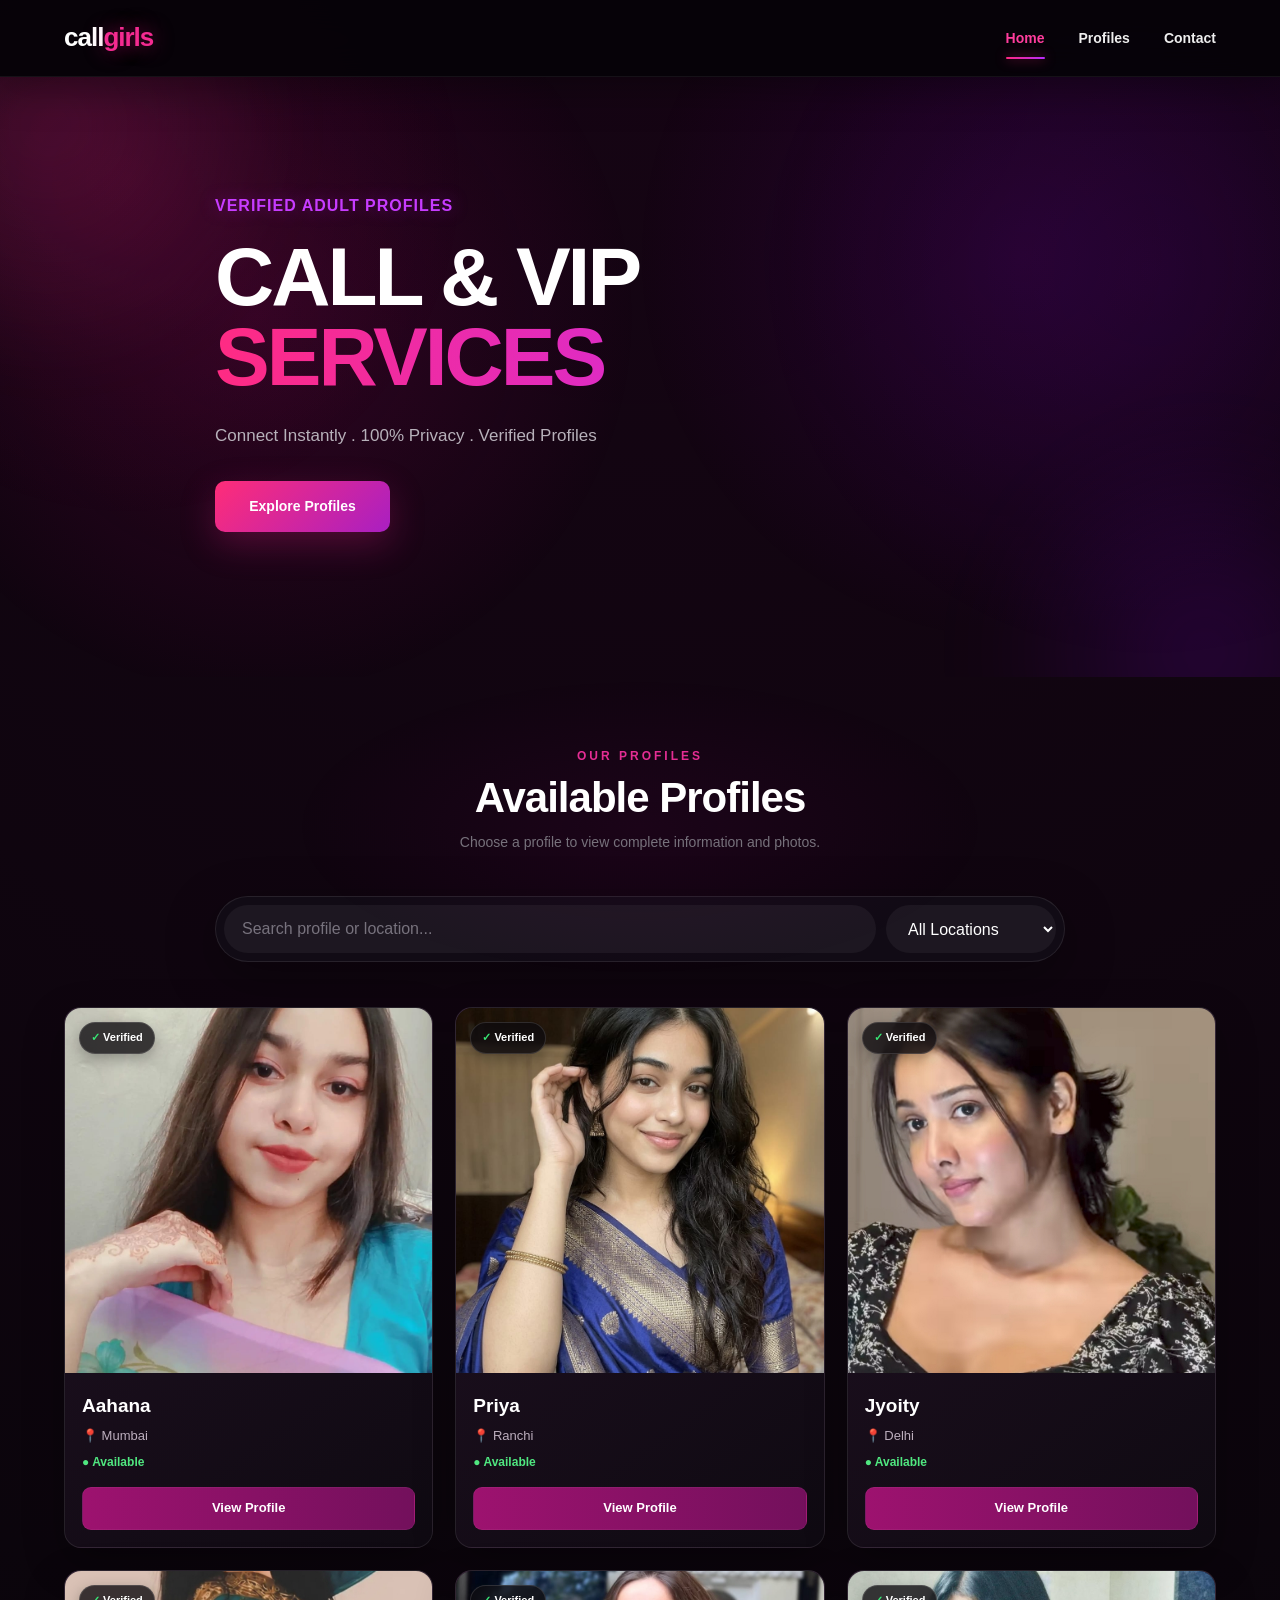
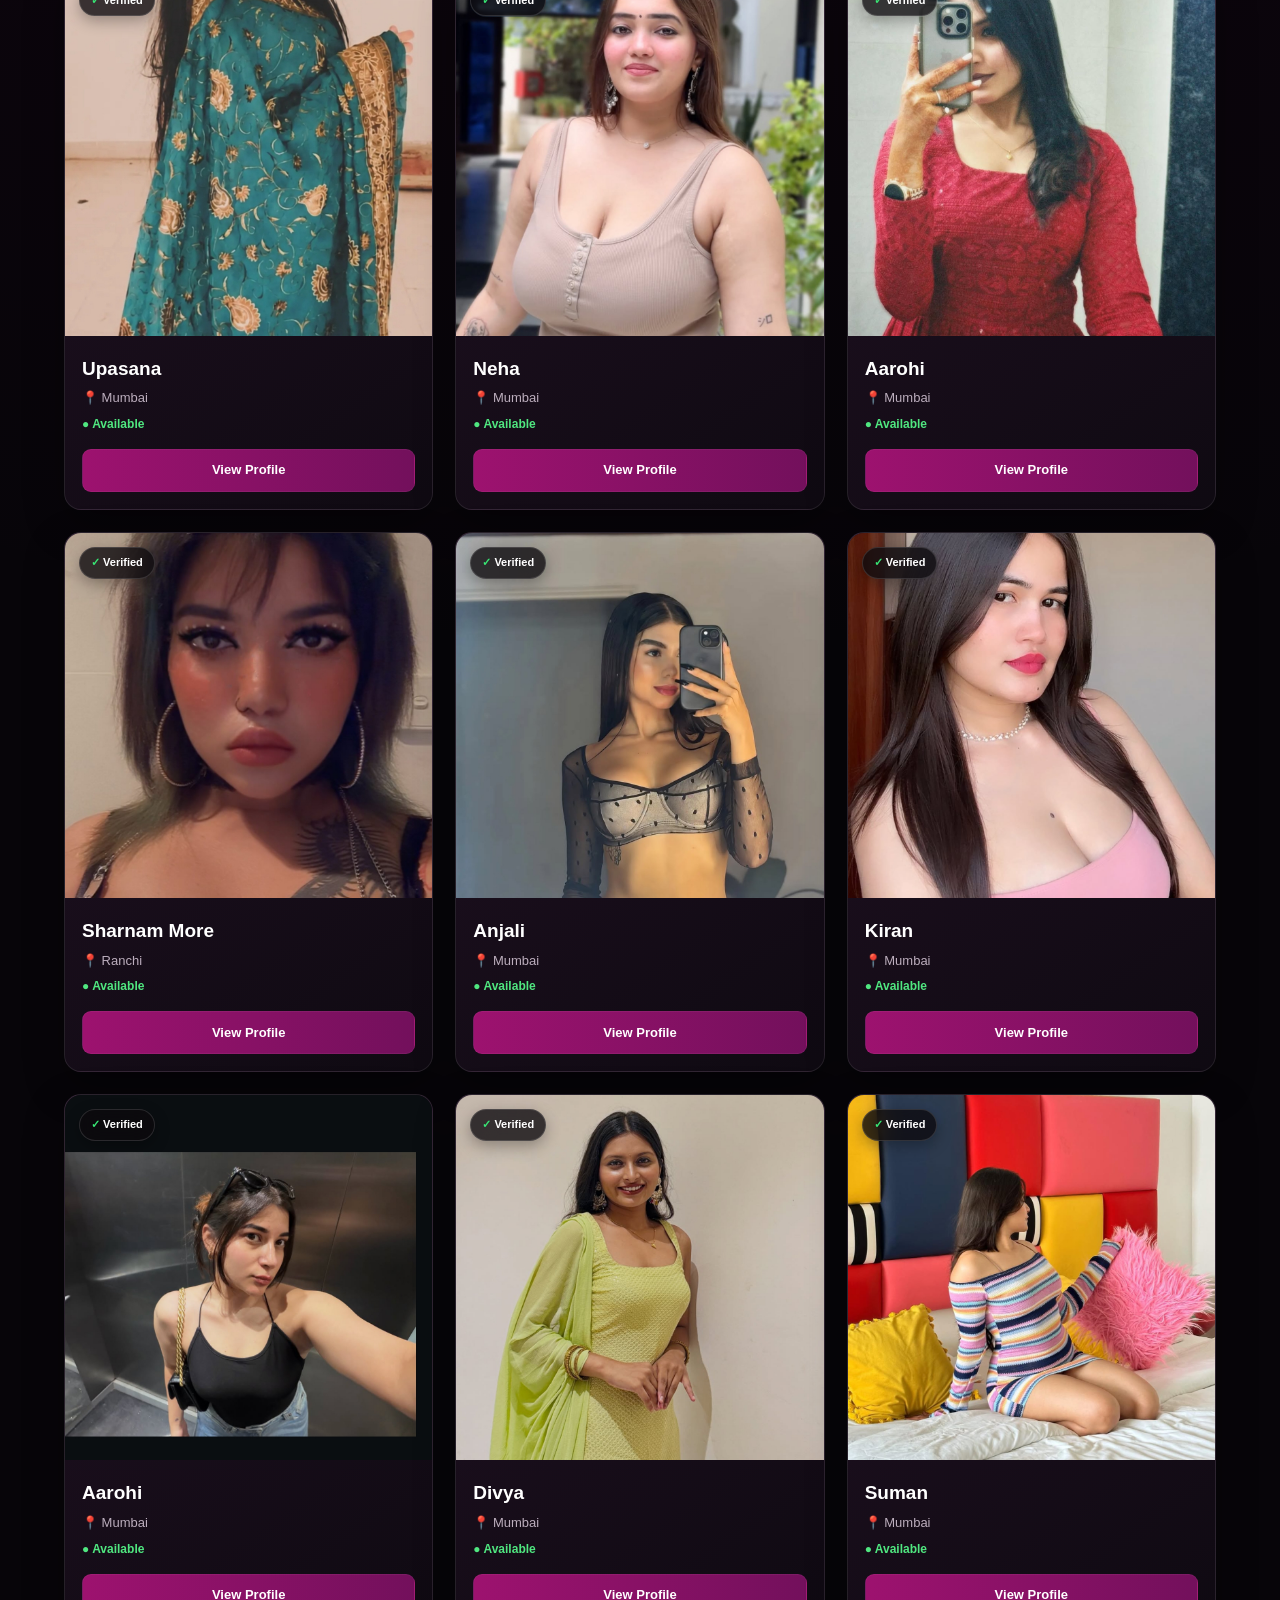
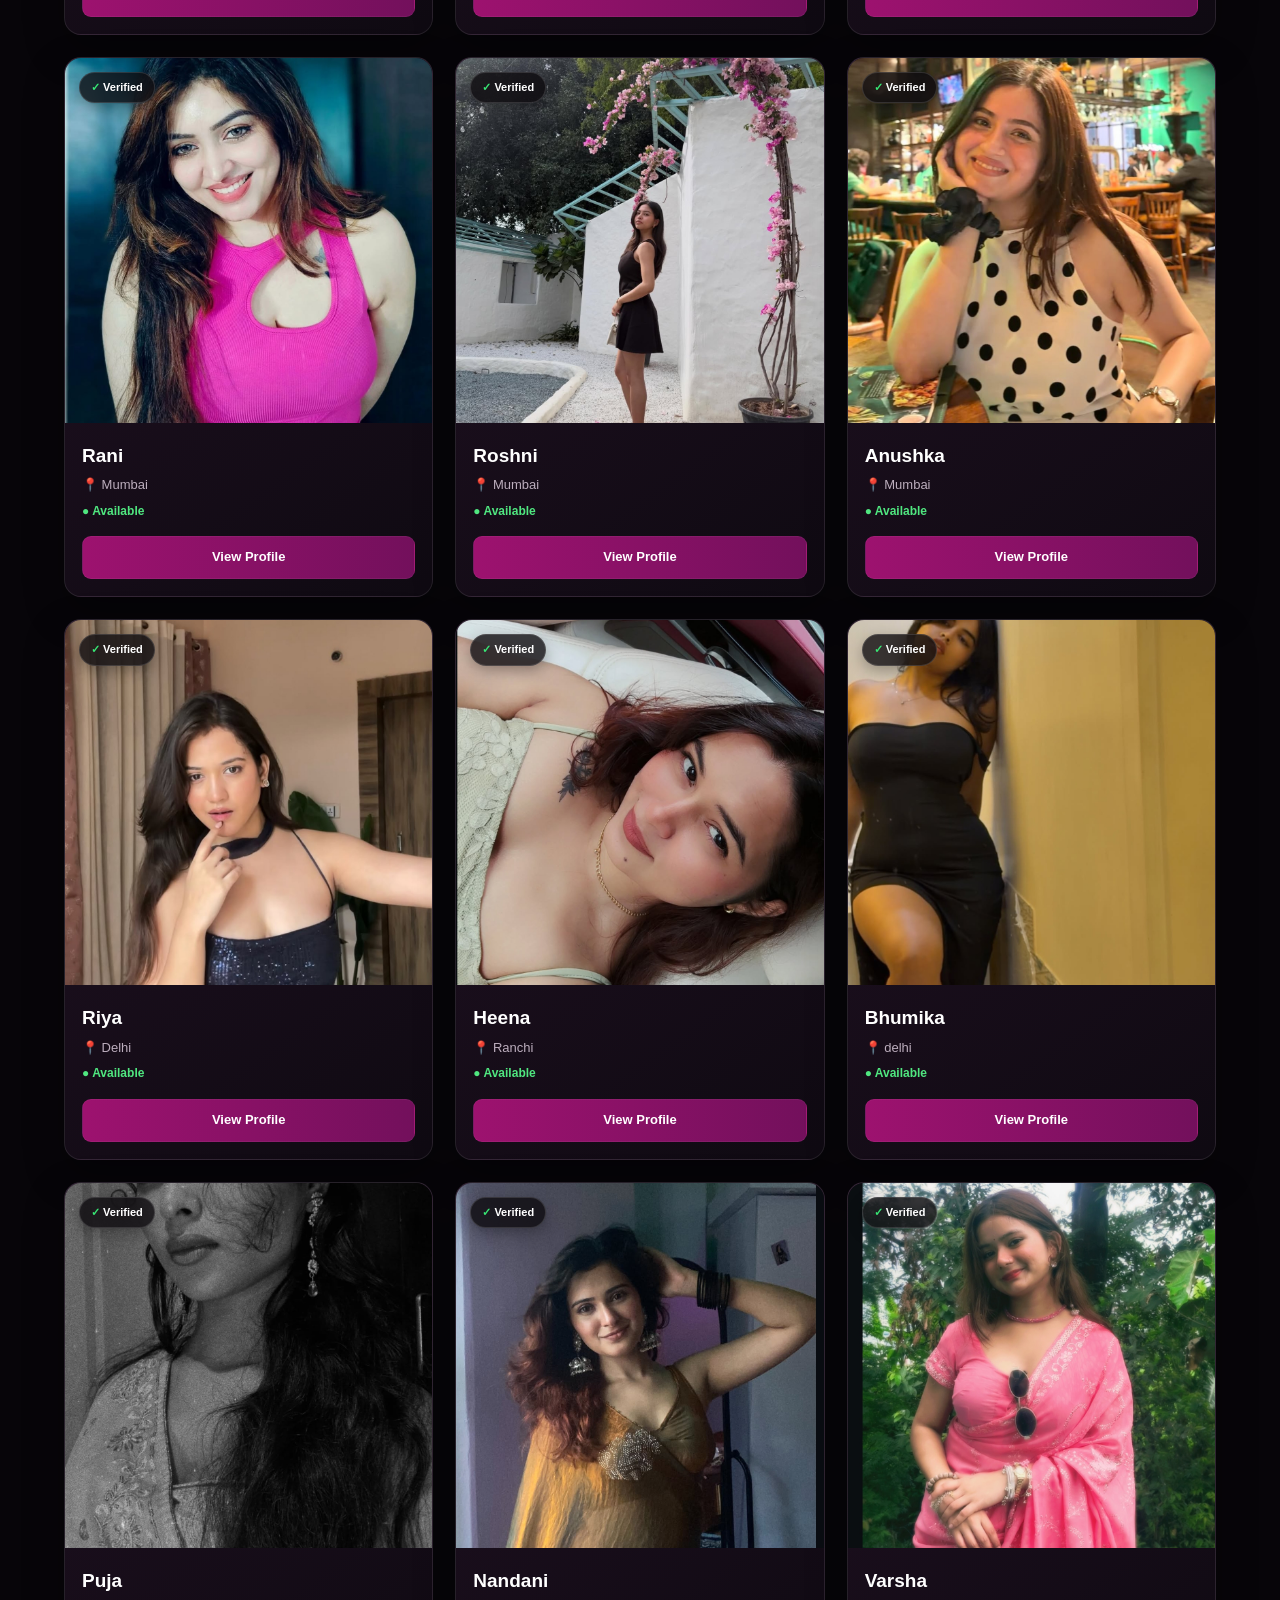
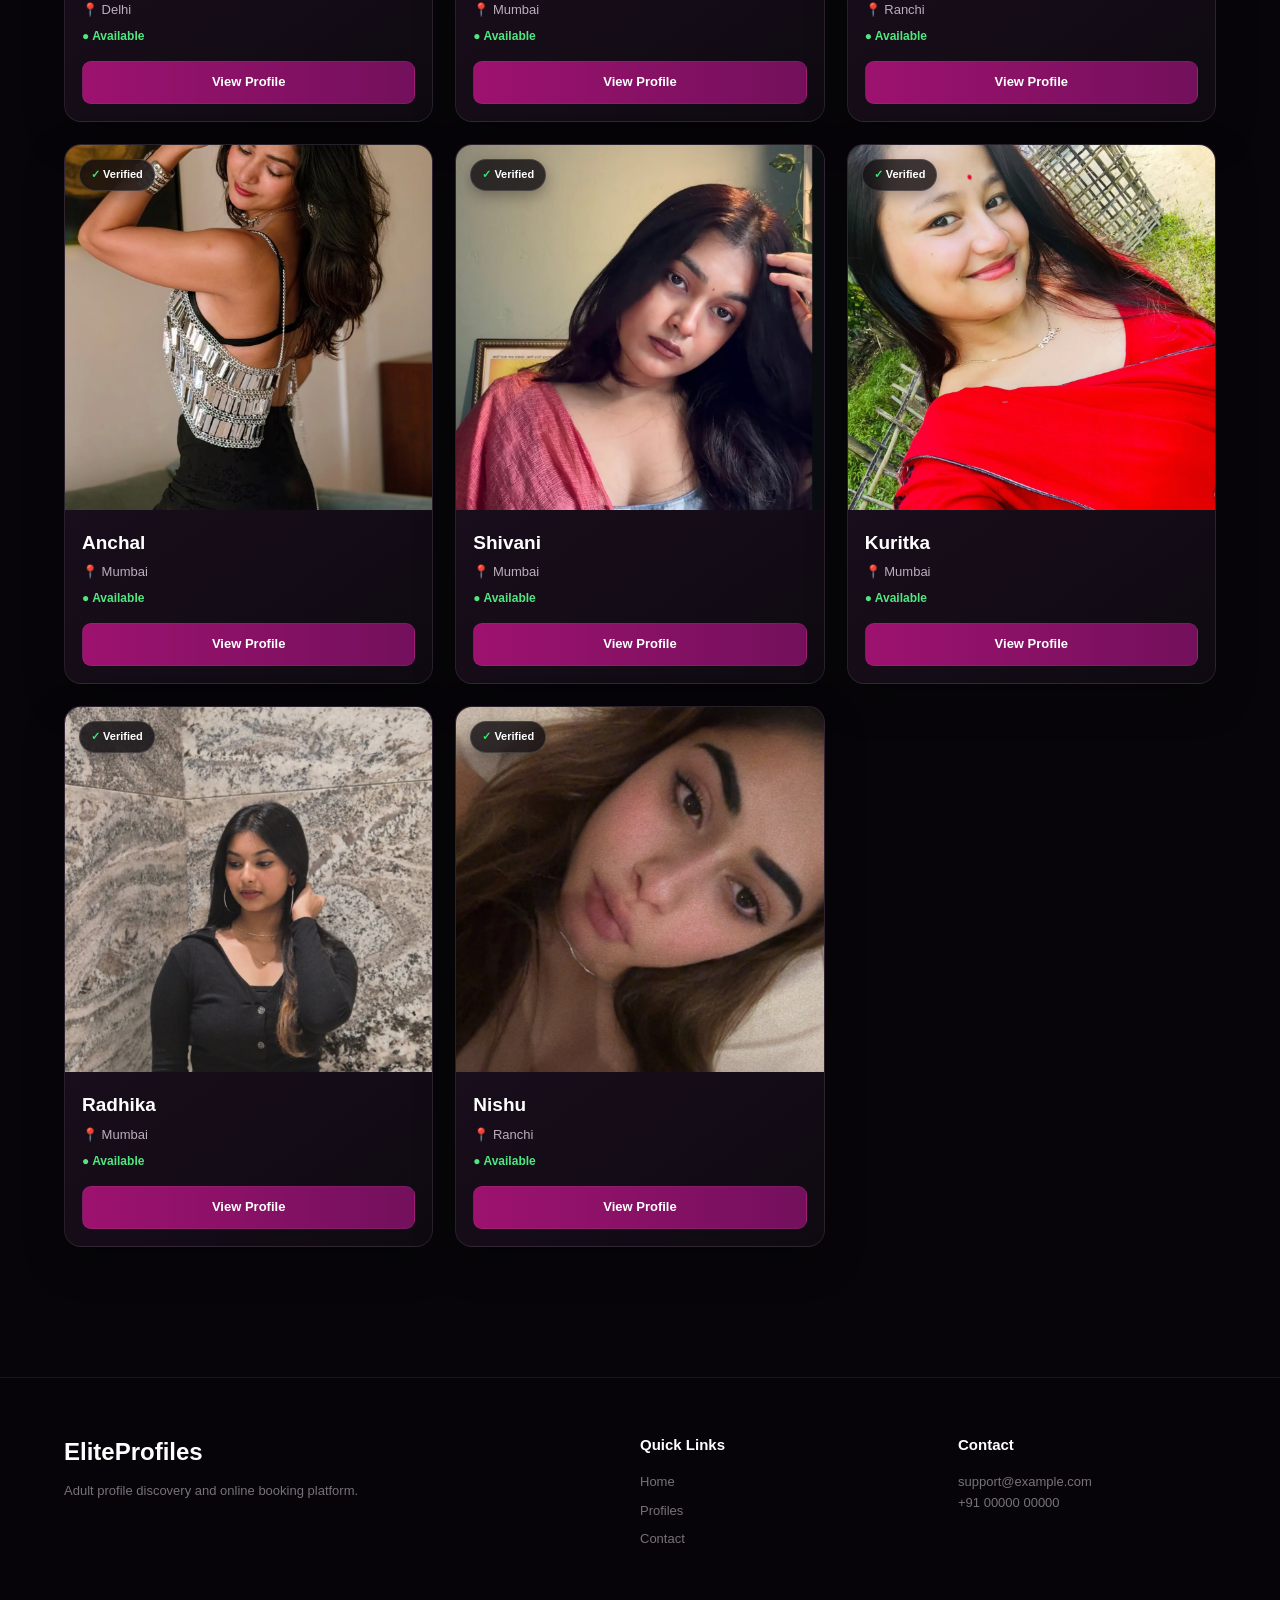
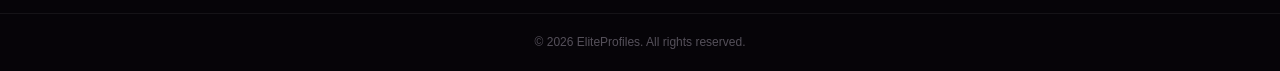
==== commit e5a9a0fe: "Updated website code" ====
--- a/index.html
+++ b/index.html
@@ -11,6 +11,7 @@
     <title>near location call girls-booking</title>
 
     <!-- CSS -->
+    <link rel="stylesheet" href="css/style.css">
     <link rel="stylesheet" href="css/style.css">
 </head>
 
@@ -269,7 +270,7 @@
                         
                         <div class="profile-image">
                             
-                            <img src="../girls-booking/images/profile4/image_03.jpg" alt="Upasana profile" loading="lazy">
+                            <img src="images/profile4/image_02.jpg" alt="Upasana profile" loading="lazy">
                             
                             <span class="verified-badge">
                                 ✓ Verified
@@ -300,7 +301,7 @@
 
                     </article>
 
-                            <!-- complete -->
+                        
 
                     <!-- PROFILE 5 -->
                     
@@ -344,7 +345,7 @@
 
                         <div class="profile-image">
 
-                            <img src="../girls-booking/images/profile6/image_04.jpg" alt="Aarohi profile" loading="lazy">
+                            <img src="images/profile6/image_04.jpg" alt="Aarohi profile" loading="lazy">
 
                             <span class="verified-badge">
                                 ✓ Verified
@@ -411,9 +412,9 @@
 
                     </article> 
                     <!-- PROFILE 8 -->
-                     <!-- PROFILE 2 -->
+                    
                     <article class="profile-card" data-name="Anjali" data-location="Mumbai">
-
+                        
                         <div class="profile-image">
 
                             <img src="images/profile8/image_01.jpg" alt="Anjali profile" loading="lazy">
@@ -447,12 +448,49 @@
 
                     </article>
                     <!-- PROFILE 9 -->
-                     <!-- PROFILE 2 -->
-                    <!-- <article class="profile-card" data-name="Aarohi" data-location="Mumbai">
-
-                        <div class="profile-image">
-
-                            <img src="images/profile1/aanayana_02.jpeg" alt="Aarohi profile" loading="lazy">
+                    
+                    <article class="profile-card" data-name="Kiran" data-location="Mumbai">
+
+                        <div class="profile-image">
+
+                            <img src="images/profile9/image_(80).jpg" alt="Kiran profile" loading="lazy">
+
+                            <span class="verified-badge">
+                                ✓ Verified
+                            </span>
+
+                        </div>
+
+
+                        <div class="profile-card-content">
+
+                            <h3>
+                                Kiran
+                            </h3>
+
+                            <p class="profile-card-location">
+                                📍 Mumbai
+                            </p>
+
+                            <p class="profile-card-status">
+                                ● Available
+                            </p>
+
+                            <a href="profile.html?id=9" class="view-profile-btn">
+                                View Profile
+                            </a>
+
+                        </div>
+
+                    </article> 
+                    
+                    <!-- PROFILE 10 -->
+                     
+                     <article class="profile-card" data-name="Aarohi" data-location="Mumbai">
+
+                        <div class="profile-image">
+
+                            <img src="images/profile10/image_01.jpg" alt="Aarohi profile" loading="lazy">
 
                             <span class="verified-badge">
                                 ✓ Verified
@@ -475,68 +513,33 @@
                                 ● Available
                             </p>
 
-                            <a href="profile.html?id=9" class="view-profile-btn">
-                                View Profile
-                            </a>
-
-                        </div>
-
-                    </article> -->
-                    <!-- PROFILE 10 -->
-                     <!-- PROFILE 2 -->
-                    <!-- <article class="profile-card" data-name="Aarohi" data-location="Mumbai">
-
-                        <div class="profile-image">
-
-                            <img src="images/profile1/aanayana_02.jpeg" alt="Aarohi profile" loading="lazy">
-
-                            <span class="verified-badge">
-                                ✓ Verified
-                            </span>
-
-                        </div>
-
-
-                        <div class="profile-card-content">
-
-                            <h3>
-                                Aarohi
-                            </h3>
-
-                            <p class="profile-card-location">
-                                📍 Mumbai
-                            </p>
-
-                            <p class="profile-card-status">
-                                ● Available
-                            </p>
-
                             <a href="profile.html?id=10" class="view-profile-btn">
                                 View Profile
                             </a>
 
                         </div>
 
-                    </article> -->
+                    </article>
+                    
                     <!-- PROFILE 11-->
-                     <!-- PROFILE 2 -->
-                    <!-- <article class="profile-card" data-name="Aarohi" data-location="Mumbai">
-
-                        <div class="profile-image">
-
-                            <img src="images/profile1/aanayana_02.jpeg" alt="Aarohi profile" loading="lazy">
-
-                            <span class="verified-badge">
-                                ✓ Verified
-                            </span>
-
-                        </div>
-
-
-                        <div class="profile-card-content">
-
-                            <h3>
-                                Aarohi
+                    
+                     <article class="profile-card" data-name="Divya" data-location="Mumbai">
+
+                        <div class="profile-image">
+
+                            <img src="images/profile11/image_(44).jpg" alt="Divya profile" loading="lazy">
+
+                            <span class="verified-badge">
+                                ✓ Verified
+                            </span>
+
+                        </div>
+
+
+                        <div class="profile-card-content">
+
+                            <h3>
+                                Divya
                             </h3>
 
                             <p class="profile-card-location">
@@ -553,26 +556,27 @@
 
                         </div>
 
-                    </article> -->
+                    </article>
+                
                     <!-- PROFILE 12-->
-                     <!-- PROFILE 2 -->
-                    <!-- <article class="profile-card" data-name="Aarohi" data-location="Mumbai">
-
-                        <div class="profile-image">
-
-                            <img src="images/profile1/aanayana_02.jpeg" alt="Aarohi profile" loading="lazy">
-
-                            <span class="verified-badge">
-                                ✓ Verified
-                            </span>
-
-                        </div>
-
-
-                        <div class="profile-card-content">
-
-                            <h3>
-                                Aarohi
+                    
+                    <article class="profile-card" data-name="Suman" data-location="Mumbai">
+
+                        <div class="profile-image">
+
+                            <img src="images/profile12/image_(48).jpg" alt="Suman profile" loading="lazy">
+
+                            <span class="verified-badge">
+                                ✓ Verified
+                            </span>
+
+                        </div>
+
+
+                        <div class="profile-card-content">
+
+                            <h3>
+                                Suman
                             </h3>
 
                             <p class="profile-card-location">
@@ -589,26 +593,27 @@
 
                         </div>
 
-                    </article> -->
+                    </article>
                     <!-- PROFILE 13-->
-                     <!-- PROFILE 2 -->
-                    <!-- <article class="profile-card" data-name="Aarohi" data-location="Mumbai">
-
-                        <div class="profile-image">
-
-                            <img src="images/profile1/aanayana_02.jpeg" alt="Aarohi profile" loading="lazy">
-
-                            <span class="verified-badge">
-                                ✓ Verified
-                            </span>
-
-                        </div>
-
-
-                        <div class="profile-card-content">
-
-                            <h3>
-                                Aarohi
+                        
+                    
+                     <article class="profile-card" data-name="Rani" data-location="Mumbai">
+
+                        <div class="profile-image">
+
+                            <img src="images/profile13/image_(52).jpg" alt="Rani profile" loading="lazy">
+
+                            <span class="verified-badge">
+                                ✓ Verified
+                            </span>
+
+                        </div>
+
+
+                        <div class="profile-card-content">
+
+                            <h3>
+                                Rani
                             </h3>
 
                             <p class="profile-card-location">
@@ -625,26 +630,27 @@
 
                         </div>
 
-                    </article> -->
+                    </article> 
                     <!-- PROFILE 14-->
-                     <!-- PROFILE 2 -->
-                    <!-- <article class="profile-card" data-name="Aarohi" data-location="Mumbai">
-
-                        <div class="profile-image">
-
-                            <img src="images/profile1/aanayana_02.jpeg" alt="Aarohi profile" loading="lazy">
-
-                            <span class="verified-badge">
-                                ✓ Verified
-                            </span>
-
-                        </div>
-
-
-                        <div class="profile-card-content">
-
-                            <h3>
-                                Aarohi
+                      
+                    
+                     <article class="profile-card" data-name="Roshni" data-location="Mumbai">
+
+                        <div class="profile-image">
+
+                            <img src="images/profile14/image_(59).jpg" alt="Roshni profile" loading="lazy">
+
+                            <span class="verified-badge">
+                                ✓ Verified
+                            </span>
+
+                        </div>
+
+
+                        <div class="profile-card-content">
+
+                            <h3>
+                                Roshni
                             </h3>
 
                             <p class="profile-card-location">
@@ -661,26 +667,26 @@
 
                         </div>
 
-                    </article> -->
+                    </article> 
                     <!-- PROFILE 15 -->
-                     <!-- PROFILE 2 -->
-                    <!-- <article class="profile-card" data-name="Aarohi" data-location="Mumbai">
-
-                        <div class="profile-image">
-
-                            <img src="images/profile1/aanayana_02.jpeg" alt="Aarohi profile" loading="lazy">
-
-                            <span class="verified-badge">
-                                ✓ Verified
-                            </span>
-
-                        </div>
-
-
-                        <div class="profile-card-content">
-
-                            <h3>
-                                Aarohi
+                    
+                    <article class="profile-card" data-name="Anushka" data-location="Mumbai">
+
+                        <div class="profile-image">
+
+                            <img src="images/profile15/image_(61).jpg" alt="Anushka profile" loading="lazy">
+
+                            <span class="verified-badge">
+                                ✓ Verified
+                            </span>
+
+                        </div>
+
+
+                        <div class="profile-card-content">
+
+                            <h3>
+                                Anushka
                             </h3>
 
                             <p class="profile-card-location">
@@ -697,30 +703,30 @@
 
                         </div>
 
-                    </article> -->
+                    </article> 
                     <!-- PROFILE 16 -->
-                     <!-- PROFILE 2 -->
-                    <!-- <article class="profile-card" data-name="Aarohi" data-location="Mumbai">
-
-                        <div class="profile-image">
-
-                            <img src="images/profile1/aanayana_02.jpeg" alt="Aarohi profile" loading="lazy">
-
-                            <span class="verified-badge">
-                                ✓ Verified
-                            </span>
-
-                        </div>
-
-
-                        <div class="profile-card-content">
-
-                            <h3>
-                                Aarohi
-                            </h3>
-
-                            <p class="profile-card-location">
-                                📍 Mumbai
+                
+                    <article class="profile-card" data-name="Riya" data-location="Delhi">
+
+                        <div class="profile-image">
+
+                            <img src="images/profile16/image_(66).jpg" alt="Riya profile" loading="lazy">
+
+                            <span class="verified-badge">
+                                ✓ Verified
+                            </span>
+
+                        </div>
+
+
+                        <div class="profile-card-content">
+
+                            <h3>
+                                Riya
+                            </h3>
+
+                            <p class="profile-card-location">
+                                📍 Delhi
                             </p>
 
                             <p class="profile-card-status">
@@ -733,30 +739,30 @@
 
                         </div>
 
-                    </article> -->
+                    </article>
                     <!-- PROFILE 17 -->
-                     <!-- PROFILE 2 -->
-                    <!-- <article class="profile-card" data-name="Aarohi" data-location="Mumbai">
-
-                        <div class="profile-image">
-
-                            <img src="images/profile1/aanayana_02.jpeg" alt="Aarohi profile" loading="lazy">
-
-                            <span class="verified-badge">
-                                ✓ Verified
-                            </span>
-
-                        </div>
-
-
-                        <div class="profile-card-content">
-
-                            <h3>
-                                Aarohi
-                            </h3>
-
-                            <p class="profile-card-location">
-                                📍 Mumbai
+                
+                     <article class="profile-card" data-name="Heena" data-location="Ranchi">
+
+                        <div class="profile-image">
+
+                            <img src="images/profile17/image_(71).jpg" alt="Heena profile" loading="lazy">
+
+                            <span class="verified-badge">
+                                ✓ Verified
+                            </span>
+
+                        </div>
+
+
+                        <div class="profile-card-content">
+
+                            <h3>
+                                Heena
+                            </h3>
+
+                            <p class="profile-card-location">
+                                📍 Ranchi
                             </p>
 
                             <p class="profile-card-status">
@@ -769,30 +775,30 @@
 
                         </div>
 
-                    </article> -->
+                    </article>
                     <!-- PROFILE 18 -->
-                     <!-- PROFILE 2 -->
-                    <!-- <article class="profile-card" data-name="Aarohi" data-location="Mumbai">
-
-                        <div class="profile-image">
-
-                            <img src="images/profile1/aanayana_02.jpeg" alt="Aarohi profile" loading="lazy">
-
-                            <span class="verified-badge">
-                                ✓ Verified
-                            </span>
-
-                        </div>
-
-
-                        <div class="profile-card-content">
-
-                            <h3>
-                                Aarohi
-                            </h3>
-
-                            <p class="profile-card-location">
-                                📍 Mumbai
+                    
+                     <article class="profile-card" data-name="Bhumika" data-location="Mumbai">
+
+                        <div class="profile-image">
+
+                            <img src="images/profile18/image_(74).jpg" alt="Bhumika profile" loading="lazy">
+
+                            <span class="verified-badge">
+                                ✓ Verified
+                            </span>
+
+                        </div>
+
+
+                        <div class="profile-card-content">
+
+                            <h3>
+                                Bhumika
+                            </h3>
+
+                            <p class="profile-card-location">
+                                📍 delhi
                             </p>
 
                             <p class="profile-card-status">
@@ -805,30 +811,30 @@
 
                         </div>
 
-                    </article> -->
+                    </article> 
                     <!-- PROFILE 19 -->
-                     <!-- PROFILE 2 -->
-                    <!-- <article class="profile-card" data-name="Aarohi" data-location="Mumbai">
-
-                        <div class="profile-image">
-
-                            <img src="images/profile1/aanayana_02.jpeg" alt="Aarohi profile" loading="lazy">
-
-                            <span class="verified-badge">
-                                ✓ Verified
-                            </span>
-
-                        </div>
-
-
-                        <div class="profile-card-content">
-
-                            <h3>
-                                Aarohi
-                            </h3>
-
-                            <p class="profile-card-location">
-                                📍 Mumbai
+                    
+                     <article class="profile-card" data-name="Puja" data-location="Mumbai">
+
+                        <div class="profile-image">
+
+                            <img src="images/profile19/image_ (31).jpg" alt="Puja profile" loading="lazy">
+
+                            <span class="verified-badge">
+                                ✓ Verified
+                            </span>
+
+                        </div>
+
+
+                        <div class="profile-card-content">
+
+                            <h3>
+                                Puja
+                            </h3>
+
+                            <p class="profile-card-location">
+                                📍 Delhi
                             </p>
 
                             <p class="profile-card-status">
@@ -841,26 +847,26 @@
 
                         </div>
 
-                    </article> -->
+                    </article> 
                     <!-- PROFILE 20 -->
-                     <!-- PROFILE 2 -->
-                    <!-- <article class="profile-card" data-name="Aarohi" data-location="Mumbai">
-
-                        <div class="profile-image">
-
-                            <img src="images/profile1/aanayana_02.jpeg" alt="Aarohi profile" loading="lazy">
-
-                            <span class="verified-badge">
-                                ✓ Verified
-                            </span>
-
-                        </div>
-
-
-                        <div class="profile-card-content">
-
-                            <h3>
-                                Aarohi
+                    
+                    <article class="profile-card" data-name="Nandani" data-location="Mumbai">
+
+                        <div class="profile-image">
+
+                            <img src="images/profile20/image_ (6).jpg" alt="Nandani profile" loading="lazy">
+
+                            <span class="verified-badge">
+                                ✓ Verified
+                            </span>
+
+                        </div>
+
+
+                        <div class="profile-card-content">
+
+                            <h3>
+                                Nandani
                             </h3>
 
                             <p class="profile-card-location">
@@ -877,30 +883,30 @@
 
                         </div>
 
-                    </article> -->
+                    </article>
                     <!-- PROFILE 21 -->
-                     <!-- PROFILE 2 -->
-                    <!-- <article class="profile-card" data-name="Aarohi" data-location="Mumbai">
-
-                        <div class="profile-image">
-
-                            <img src="images/profile1/aanayana_02.jpeg" alt="Aarohi profile" loading="lazy">
-
-                            <span class="verified-badge">
-                                ✓ Verified
-                            </span>
-
-                        </div>
-
-
-                        <div class="profile-card-content">
-
-                            <h3>
-                                Aarohi
-                            </h3>
-
-                            <p class="profile-card-location">
-                                📍 Mumbai
+                    
+                    <article class="profile-card" data-name="Varsha" data-location="Mumbai">
+
+                        <div class="profile-image">
+
+                            <img src="images/profile21/image_ (4).jpg" alt="Varsha profile" loading="lazy">
+
+                            <span class="verified-badge">
+                                ✓ Verified
+                            </span>
+
+                        </div>
+
+
+                        <div class="profile-card-content">
+
+                            <h3>
+                                Varsha
+                            </h3>
+
+                            <p class="profile-card-location">
+                                📍 Ranchi
                             </p>
 
                             <p class="profile-card-status">
@@ -913,26 +919,27 @@
 
                         </div>
 
-                    </article> -->
+                    </article> 
+                    <!-- complete -->
                     <!-- PROFILE 22 -->
-                     <!-- PROFILE 2 -->
-                    <!-- <article class="profile-card" data-name="Aarohi" data-location="Mumbai">
-
-                        <div class="profile-image">
-
-                            <img src="images/profile1/aanayana_02.jpeg" alt="Aarohi profile" loading="lazy">
-
-                            <span class="verified-badge">
-                                ✓ Verified
-                            </span>
-
-                        </div>
-
-
-                        <div class="profile-card-content">
-
-                            <h3>
-                                Aarohi
+                    
+                     <article class="profile-card" data-name="Anchal" data-location="Mumbai">
+
+                        <div class="profile-image">
+
+                            <img src="images/profile22/image_ (28).jpg" alt="Anchal profile" loading="lazy">
+
+                            <span class="verified-badge">
+                                ✓ Verified
+                            </span>
+
+                        </div>
+
+
+                        <div class="profile-card-content">
+
+                            <h3>
+                                Anchal
                             </h3>
 
                             <p class="profile-card-location">
@@ -949,26 +956,26 @@
 
                         </div>
 
-                    </article> -->
+                    </article> 
                     <!-- PROFILE 23 -->
-                     <!-- PROFILE 2 -->
-                    <!-- <article class="profile-card" data-name="Aarohi" data-location="Mumbai">
-
-                        <div class="profile-image">
-
-                            <img src="images/profile1/aanayana_02.jpeg" alt="Aarohi profile" loading="lazy">
-
-                            <span class="verified-badge">
-                                ✓ Verified
-                            </span>
-
-                        </div>
-
-
-                        <div class="profile-card-content">
-
-                            <h3>
-                                Aarohi
+                    
+                    <article class="profile-card" data-name="Shivani" data-location="Mumbai">
+
+                        <div class="profile-image">
+
+                            <img src="images/profile23/image_ (11).jpg" alt="Shivani profile" loading="lazy">
+
+                            <span class="verified-badge">
+                                ✓ Verified
+                            </span>
+
+                        </div>
+
+
+                        <div class="profile-card-content">
+
+                            <h3>
+                                Shivani
                             </h3>
 
                             <p class="profile-card-location">
@@ -985,26 +992,26 @@
 
                         </div>
 
-                    </article> -->
+                    </article> 
                     <!-- PROFILE 24 -->
-                     <!-- PROFILE 2 -->
-                    <!-- <article class="profile-card" data-name="Aarohi" data-location="Mumbai">
-
-                        <div class="profile-image">
-
-                            <img src="images/profile1/aanayana_02.jpeg" alt="Aarohi profile" loading="lazy">
-
-                            <span class="verified-badge">
-                                ✓ Verified
-                            </span>
-
-                        </div>
-
-
-                        <div class="profile-card-content">
-
-                            <h3>
-                                Aarohi
+                
+                     <article class="profile-card" data-name="Kuritka" data-location="Mumbai">
+
+                        <div class="profile-image">
+
+                            <img src="images/profile24/image_ (15).jpg" alt="Kuritka profile" loading="lazy">
+
+                            <span class="verified-badge">
+                                ✓ Verified
+                            </span>
+
+                        </div>
+
+
+                        <div class="profile-card-content">
+
+                            <h3>
+                                Kuritka
                             </h3>
 
                             <p class="profile-card-location">
@@ -1021,26 +1028,26 @@
 
                         </div>
 
-                    </article> -->
+                    </article> 
                     <!-- PROFILE 25 -->
-                     <!-- PROFILE 2 -->
-                    <!-- <article class="profile-card" data-name="Aarohi" data-location="Mumbai">
-
-                        <div class="profile-image">
-
-                            <img src="images/profile1/aanayana_02.jpeg" alt="Aarohi profile" loading="lazy">
-
-                            <span class="verified-badge">
-                                ✓ Verified
-                            </span>
-
-                        </div>
-
-
-                        <div class="profile-card-content">
-
-                            <h3>
-                                Aarohi
+                    
+                     <article class="profile-card" data-name="Radhika" data-location="Mumbai">
+
+                        <div class="profile-image">
+
+                            <img src="images/profile25/image_ (18).jpg" alt="Radhika profile" loading="lazy">
+
+                            <span class="verified-badge">
+                                ✓ Verified
+                            </span>
+
+                        </div>
+
+
+                        <div class="profile-card-content">
+
+                            <h3>
+                                Radhika
                             </h3>
 
                             <p class="profile-card-location">
@@ -1057,30 +1064,30 @@
 
                         </div>
 
-                    </article> -->
+                    </article>
                     <!-- PROFILE 26 -->
-                     <!-- PROFILE 2 -->
-                    <!-- <article class="profile-card" data-name="Aarohi" data-location="Mumbai">
-
-                        <div class="profile-image">
-
-                            <img src="images/profile1/aanayana_02.jpeg" alt="Aarohi profile" loading="lazy">
-
-                            <span class="verified-badge">
-                                ✓ Verified
-                            </span>
-
-                        </div>
-
-
-                        <div class="profile-card-content">
-
-                            <h3>
-                                Aarohi
-                            </h3>
-
-                            <p class="profile-card-location">
-                                📍 Mumbai
+                    
+                     <article class="profile-card" data-name="Nishu" data-location="Ranchi">
+
+                        <div class="profile-image">
+
+                            <img src="images/profile26/image_ (24).jpg" alt="Nishu profile" loading="lazy">
+
+                            <span class="verified-badge">
+                                ✓ Verified
+                            </span>
+
+                        </div>
+
+
+                        <div class="profile-card-content">
+
+                            <h3>
+                                Nishu
+                            </h3>
+
+                            <p class="profile-card-location">
+                                📍 Ranchi
                             </p>
 
                             <p class="profile-card-status">
@@ -1093,873 +1100,7 @@
 
                         </div>
 
-                    </article> -->
-                    <!-- PROFILE 27 -->
-                     <!-- PROFILE 2 -->
-                    <!-- <article class="profile-card" data-name="Aarohi" data-location="Mumbai">
-
-                        <div class="profile-image">
-
-                            <img src="images/profile1/aanayana_02.jpeg" alt="Aarohi profile" loading="lazy">
-
-                            <span class="verified-badge">
-                                ✓ Verified
-                            </span>
-
-                        </div>
-
-
-                        <div class="profile-card-content">
-
-                            <h3>
-                                Aarohi
-                            </h3>
-
-                            <p class="profile-card-location">
-                                📍 Mumbai
-                            </p>
-
-                            <p class="profile-card-status">
-                                ● Available
-                            </p>
-
-                            <a href="profile.html?id=27" class="view-profile-btn">
-                                View Profile
-                            </a>
-
-                        </div>
-
-                    </article> -->
-                    <!-- PROFILE 28 -->
-                     <!-- PROFILE 2 -->
-                    <!-- <article class="profile-card" data-name="Aarohi" data-location="Mumbai">
-
-                        <div class="profile-image">
-
-                            <img src="images/profile1/aanayana_02.jpeg" alt="Aarohi profile" loading="lazy">
-
-                            <span class="verified-badge">
-                                ✓ Verified
-                            </span>
-
-                        </div>
-
-
-                        <div class="profile-card-content">
-
-                            <h3>
-                                Aarohi
-                            </h3>
-
-                            <p class="profile-card-location">
-                                📍 Mumbai
-                            </p>
-
-                            <p class="profile-card-status">
-                                ● Available
-                            </p>
-
-                            <a href="profile.html?id=28" class="view-profile-btn">
-                                View Profile
-                            </a>
-
-                        </div>
-
-                    </article> -->
-                    <!-- PROFILE 29 -->
-                     <!-- PROFILE 2 -->
-                    <!-- <article class="profile-card" data-name="Aarohi" data-location="Mumbai">
-
-                        <div class="profile-image">
-
-                            <img src="images/profile1/aanayana_02.jpeg" alt="Aarohi profile" loading="lazy">
-
-                            <span class="verified-badge">
-                                ✓ Verified
-                            </span>
-
-                        </div>
-
-
-                        <div class="profile-card-content">
-
-                            <h3>
-                                Aarohi
-                            </h3>
-
-                            <p class="profile-card-location">
-                                📍 Mumbai
-                            </p>
-
-                            <p class="profile-card-status">
-                                ● Available
-                            </p>
-
-                            <a href="profile.html?id=29" class="view-profile-btn">
-                                View Profile
-                            </a>
-
-                        </div>
-
-                    </article> -->
-                    <!-- PROFILE 30 -->
-                     <!-- PROFILE 2 -->
-                    <!-- <article class="profile-card" data-name="Aarohi" data-location="Mumbai">
-
-                        <div class="profile-image">
-
-                            <img src="images/profile1/aanayana_02.jpeg" alt="Aarohi profile" loading="lazy">
-
-                            <span class="verified-badge">
-                                ✓ Verified
-                            </span>
-
-                        </div>
-
-
-                        <div class="profile-card-content">
-
-                            <h3>
-                                Aarohi
-                            </h3>
-
-                            <p class="profile-card-location">
-                                📍 Mumbai
-                            </p>
-
-                            <p class="profile-card-status">
-                                ● Available
-                            </p>
-
-                            <a href="profile.html?id=30" class="view-profile-btn">
-                                View Profile
-                            </a>
-
-                        </div>
-
-                    </article> -->
-                    <!-- PROFILE 31 -->
-                     <!-- PROFILE 2 -->
-                    <!-- <article class="profile-card" data-name="Aarohi" data-location="Mumbai">
-
-                        <div class="profile-image">
-
-                            <img src="images/profile1/aanayana_02.jpeg" alt="Aarohi profile" loading="lazy">
-
-                            <span class="verified-badge">
-                                ✓ Verified
-                            </span>
-
-                        </div>
-
-
-                        <div class="profile-card-content">
-
-                            <h3>
-                                Aarohi
-                            </h3>
-
-                            <p class="profile-card-location">
-                                📍 Mumbai
-                            </p>
-
-                            <p class="profile-card-status">
-                                ● Available
-                            </p>
-
-                            <a href="profile.html?id=31" class="view-profile-btn">
-                                View Profile
-                            </a>
-
-                        </div>
-
-                    </article> -->
-                    <!-- PROFILE 32 -->
-                     <!-- PROFILE 2 -->
-                    <!-- <article class="profile-card" data-name="Aarohi" data-location="Mumbai">
-
-                        <div class="profile-image">
-
-                            <img src="images/profile1/aanayana_02.jpeg" alt="Aarohi profile" loading="lazy">
-
-                            <span class="verified-badge">
-                                ✓ Verified
-                            </span>
-
-                        </div>
-
-
-                        <div class="profile-card-content">
-
-                            <h3>
-                                Aarohi
-                            </h3>
-
-                            <p class="profile-card-location">
-                                📍 Mumbai
-                            </p>
-
-                            <p class="profile-card-status">
-                                ● Available
-                            </p>
-
-                            <a href="profile.html?id=32" class="view-profile-btn">
-                                View Profile
-                            </a>
-
-                        </div>
-
-                    </article> -->
-                    <!-- PROFILE 33 -->
-                     <!-- PROFILE 2 -->
-                    <!-- <article class="profile-card" data-name="Aarohi" data-location="Mumbai">
-
-                        <div class="profile-image">
-
-                            <img src="images/profile1/aanayana_02.jpeg" alt="Aarohi profile" loading="lazy">
-
-                            <span class="verified-badge">
-                                ✓ Verified
-                            </span>
-
-                        </div>
-
-
-                        <div class="profile-card-content">
-
-                            <h3>
-                                Aarohi
-                            </h3>
-
-                            <p class="profile-card-location">
-                                📍 Mumbai
-                            </p>
-
-                            <p class="profile-card-status">
-                                ● Available
-                            </p>
-
-                            <a href="profile.html?id=33" class="view-profile-btn">
-                                View Profile
-                            </a>
-
-                        </div>
-
-                    </article> -->
-                    <!-- PROFILE 34 -->
-                     <!-- PROFILE 2 -->
-                    <!-- <article class="profile-card" data-name="Aarohi" data-location="Mumbai">
-
-                        <div class="profile-image">
-
-                            <img src="images/profile1/aanayana_02.jpeg" alt="Aarohi profile" loading="lazy">
-
-                            <span class="verified-badge">
-                                ✓ Verified
-                            </span>
-
-                        </div>
-
-
-                        <div class="profile-card-content">
-
-                            <h3>
-                                Aarohi
-                            </h3>
-
-                            <p class="profile-card-location">
-                                📍 Mumbai
-                            </p>
-
-                            <p class="profile-card-status">
-                                ● Available
-                            </p>
-
-                            <a href="profile.html?id=34" class="view-profile-btn">
-                                View Profile
-                            </a>
-
-                        </div>
-
-                    </article> -->
-                    <!-- PROFILE 35 -->
-                     <!-- PROFILE 2 -->
-                    <!-- <article class="profile-card" data-name="Aarohi" data-location="Mumbai">
-
-                        <div class="profile-image">
-
-                            <img src="images/profile1/aanayana_02.jpeg" alt="Aarohi profile" loading="lazy">
-
-                            <span class="verified-badge">
-                                ✓ Verified
-                            </span>
-
-                        </div>
-
-
-                        <div class="profile-card-content">
-
-                            <h3>
-                                Aarohi
-                            </h3>
-
-                            <p class="profile-card-location">
-                                📍 Mumbai
-                            </p>
-
-                            <p class="profile-card-status">
-                                ● Available
-                            </p>
-
-                            <a href="profile.html?id=35" class="view-profile-btn">
-                                View Profile
-                            </a>
-
-                        </div>
-
-                    </article> -->
-                    <!-- PROFILE 36 -->
-                     <!-- PROFILE 2 -->
-                    <!-- <article class="profile-card" data-name="Aarohi" data-location="Mumbai">
-
-                        <div class="profile-image">
-
-                            <img src="images/profile1/aanayana_02.jpeg" alt="Aarohi profile" loading="lazy">
-
-                            <span class="verified-badge">
-                                ✓ Verified
-                            </span>
-
-                        </div>
-
-
-                        <div class="profile-card-content">
-
-                            <h3>
-                                Aarohi
-                            </h3>
-
-                            <p class="profile-card-location">
-                                📍 Mumbai
-                            </p>
-
-                            <p class="profile-card-status">
-                                ● Available
-                            </p>
-
-                            <a href="profile.html?id=36" class="view-profile-btn">
-                                View Profile
-                            </a>
-
-                        </div>
-
-                    </article> -->
-                    <!-- PROFILE 37 -->
-                     <!-- PROFILE 2 -->
-                    <!-- <article class="profile-card" data-name="Aarohi" data-location="Mumbai">
-
-                        <div class="profile-image">
-
-                            <img src="images/profile1/aanayana_02.jpeg" alt="Aarohi profile" loading="lazy">
-
-                            <span class="verified-badge">
-                                ✓ Verified
-                            </span>
-
-                        </div>
-
-
-                        <div class="profile-card-content">
-
-                            <h3>
-                                Aarohi
-                            </h3>
-
-                            <p class="profile-card-location">
-                                📍 Mumbai
-                            </p>
-
-                            <p class="profile-card-status">
-                                ● Available
-                            </p>
-
-                            <a href="profile.html?id=37" class="view-profile-btn">
-                                View Profile
-                            </a>
-
-                        </div>
-
-                    </article> -->
-                    <!-- PROFILE 38 -->
-                     <!-- PROFILE 2 -->
-                    <!-- <article class="profile-card" data-name="Aarohi" data-location="Mumbai">
-
-                        <div class="profile-image">
-
-                            <img src="images/profile1/aanayana_02.jpeg" alt="Aarohi profile" loading="lazy">
-
-                            <span class="verified-badge">
-                                ✓ Verified
-                            </span>
-
-                        </div>
-
-
-                        <div class="profile-card-content">
-
-                            <h3>
-                                Aarohi
-                            </h3>
-
-                            <p class="profile-card-location">
-                                📍 Mumbai
-                            </p>
-
-                            <p class="profile-card-status">
-                                ● Available
-                            </p>
-
-                            <a href="profile.html?id=38" class="view-profile-btn">
-                                View Profile
-                            </a>
-
-                        </div>
-
-                    </article> -->
-                    <!-- PROFILE 39 -->
-                     <!-- PROFILE 2 -->
-                    <!-- <article class="profile-card" data-name="Aarohi" data-location="Mumbai">
-
-                        <div class="profile-image">
-
-                            <img src="images/profile1/aanayana_02.jpeg" alt="Aarohi profile" loading="lazy">
-
-                            <span class="verified-badge">
-                                ✓ Verified
-                            </span>
-
-                        </div>
-
-
-                        <div class="profile-card-content">
-
-                            <h3>
-                                Aarohi
-                            </h3>
-
-                            <p class="profile-card-location">
-                                📍 Mumbai
-                            </p>
-
-                            <p class="profile-card-status">
-                                ● Available
-                            </p>
-
-                            <a href="profile.html?id=39" class="view-profile-btn">
-                                View Profile
-                            </a>
-
-                        </div>
-
-                    </article> -->
-                    <!-- PROFILE 40 -->
-                     <!-- PROFILE 2 -->
-                    <!-- <article class="profile-card" data-name="Aarohi" data-location="Mumbai">
-
-                        <div class="profile-image">
-
-                            <img src="images/profile1/aanayana_02.jpeg" alt="Aarohi profile" loading="lazy">
-
-                            <span class="verified-badge">
-                                ✓ Verified
-                            </span>
-
-                        </div>
-
-
-                        <div class="profile-card-content">
-
-                            <h3>
-                                Aarohi
-                            </h3>
-
-                            <p class="profile-card-location">
-                                📍 Mumbai
-                            </p>
-
-                            <p class="profile-card-status">
-                                ● Available
-                            </p>
-
-                            <a href="profile.html?id=40" class="view-profile-btn">
-                                View Profile
-                            </a>
-
-                        </div>
-
-                    </article> -->
-                    <!-- PROFILE 41 -->
-                     <!-- PROFILE 2 -->
-                    <!-- <article class="profile-card" data-name="Aarohi" data-location="Mumbai">
-
-                        <div class="profile-image">
-
-                            <img src="images/profile1/aanayana_02.jpeg" alt="Aarohi profile" loading="lazy">
-
-                            <span class="verified-badge">
-                                ✓ Verified
-                            </span>
-
-                        </div>
-
-
-                        <div class="profile-card-content">
-
-                            <h3>
-                                Aarohi
-                            </h3>
-
-                            <p class="profile-card-location">
-                                📍 Mumbai
-                            </p>
-
-                            <p class="profile-card-status">
-                                ● Available
-                            </p>
-
-                            <a href="profile.html?id=41" class="view-profile-btn">
-                                View Profile
-                            </a>
-
-                        </div>
-
-                    </article> -->
-                    <!-- PROFILE 42 -->
-                     <!-- PROFILE 2 -->
-                    <!-- <article class="profile-card" data-name="Aarohi" data-location="Mumbai">
-
-                        <div class="profile-image">
-
-                            <img src="images/profile1/aanayana_02.jpeg" alt="Aarohi profile" loading="lazy">
-
-                            <span class="verified-badge">
-                                ✓ Verified
-                            </span>
-
-                        </div>
-
-
-                        <div class="profile-card-content">
-
-                            <h3>
-                                Aarohi
-                            </h3>
-
-                            <p class="profile-card-location">
-                                📍 Mumbai
-                            </p>
-
-                            <p class="profile-card-status">
-                                ● Available
-                            </p>
-
-                            <a href="profile.html?id=42" class="view-profile-btn">
-                                View Profile
-                            </a>
-
-                        </div>
-
-                    </article> -->
-                    <!-- PROFILE 43 -->
-                     <!-- PROFILE 2 -->
-                    <!-- <article class="profile-card" data-name="Aarohi" data-location="Mumbai">
-
-                        <div class="profile-image">
-
-                            <img src="images/profile1/aanayana_02.jpeg" alt="Aarohi profile" loading="lazy">
-
-                            <span class="verified-badge">
-                                ✓ Verified
-                            </span>
-
-                        </div>
-
-
-                        <div class="profile-card-content">
-
-                            <h3>
-                                Aarohi
-                            </h3>
-
-                            <p class="profile-card-location">
-                                📍 Mumbai
-                            </p>
-
-                            <p class="profile-card-status">
-                                ● Available
-                            </p>
-
-                            <a href="profile.html?id=43" class="view-profile-btn">
-                                View Profile
-                            </a>
-
-                        </div>
-
-                    </article> -->
-                    <!-- PROFILE 44 -->
-                     <!-- PROFILE 2 -->
-                    <!-- <article class="profile-card" data-name="Aarohi" data-location="Mumbai">
-
-                        <div class="profile-image">
-
-                            <img src="images/profile1/aanayana_02.jpeg" alt="Aarohi profile" loading="lazy">
-
-                            <span class="verified-badge">
-                                ✓ Verified
-                            </span>
-
-                        </div>
-
-
-                        <div class="profile-card-content">
-
-                            <h3>
-                                Aarohi
-                            </h3>
-
-                            <p class="profile-card-location">
-                                📍 Mumbai
-                            </p>
-
-                            <p class="profile-card-status">
-                                ● Available
-                            </p>
-
-                            <a href="profile.html?id=44" class="view-profile-btn">
-                                View Profile
-                            </a>
-
-                        </div>
-
-                    </article> -->
-                    <!-- PROFILE 45 -->
-                     <!-- PROFILE 2 -->
-                    <!-- <article class="profile-card" data-name="Aarohi" data-location="Mumbai">
-
-                        <div class="profile-image">
-
-                            <img src="images/profile1/aanayana_02.jpeg" alt="Aarohi profile" loading="lazy">
-
-                            <span class="verified-badge">
-                                ✓ Verified
-                            </span>
-
-                        </div>
-
-
-                        <div class="profile-card-content">
-
-                            <h3>
-                                Aarohi
-                            </h3>
-
-                            <p class="profile-card-location">
-                                📍 Mumbai
-                            </p>
-
-                            <p class="profile-card-status">
-                                ● Available
-                            </p>
-
-                            <a href="profile.html?id=45" class="view-profile-btn">
-                                View Profile
-                            </a>
-
-                        </div>
-
-                    </article> -->
-                    <!-- PROFILE 46 -->
-                     <!-- PROFILE 2 -->
-                    <!-- <article class="profile-card" data-name="Aarohi" data-location="Mumbai">
-
-                        <div class="profile-image">
-
-                            <img src="images/profile1/aanayana_02.jpeg" alt="Aarohi profile" loading="lazy">
-
-                            <span class="verified-badge">
-                                ✓ Verified
-                            </span>
-
-                        </div>
-
-
-                        <div class="profile-card-content">
-
-                            <h3>
-                                Aarohi
-                            </h3>
-
-                            <p class="profile-card-location">
-                                📍 Mumbai
-                            </p>
-
-                            <p class="profile-card-status">
-                                ● Available
-                            </p>
-
-                            <a href="profile.html?id=46" class="view-profile-btn">
-                                View Profile
-                            </a>
-
-                        </div>
-
-                    </article> -->
-                    <!-- PROFILE 47 -->
-                     <!-- PROFILE 2 -->
-                    <!-- <article class="profile-card" data-name="Aarohi" data-location="Mumbai">
-
-                        <div class="profile-image">
-
-                            <img src="images/profile1/aanayana_02.jpeg" alt="Aarohi profile" loading="lazy">
-
-                            <span class="verified-badge">
-                                ✓ Verified
-                            </span>
-
-                        </div>
-
-
-                        <div class="profile-card-content">
-
-                            <h3>
-                                Aarohi
-                            </h3>
-
-                            <p class="profile-card-location">
-                                📍 Mumbai
-                            </p>
-
-                            <p class="profile-card-status">
-                                ● Available
-                            </p>
-
-                            <a href="profile.html?id=47" class="view-profile-btn">
-                                View Profile
-                            </a>
-
-                        </div>
-
-                    </article> -->
-                    
-                    <!-- PROFILE 48 -->
-                     <!-- PROFILE 2 -->
-                    <!-- <article class="profile-card" data-name="Aarohi" data-location="Mumbai">
-
-                        <div class="profile-image">
-
-                            <img src="images/profile1/aanayana_02.jpeg" alt="Aarohi profile" loading="lazy">
-
-                            <span class="verified-badge">
-                                ✓ Verified
-                            </span>
-
-                        </div>
-
-
-                        <div class="profile-card-content">
-
-                            <h3>
-                                Aarohi
-                            </h3>
-
-                            <p class="profile-card-location">
-                                📍 Mumbai
-                            </p>
-
-                            <p class="profile-card-status">
-                                ● Available
-                            </p>
-
-                            <a href="profile.html?id=48" class="view-profile-btn">
-                                View Profile
-                            </a>
-
-                        </div>
-
-                    </article> -->
-                    <!-- PROFILE 49 -->
-                     <!-- PROFILE 2 -->
-                    <!-- <article class="profile-card" data-name="Aarohi" data-location="Mumbai">
-
-                        <div class="profile-image">
-
-                            <img src="images/profile1/aanayana_02.jpeg" alt="Aarohi profile" loading="lazy">
-
-                            <span class="verified-badge">
-                                ✓ Verified
-                            </span>
-
-                        </div>
-
-
-                        <div class="profile-card-content">
-
-                            <h3>
-                                Aarohi
-                            </h3>
-
-                            <p class="profile-card-location">
-                                📍 Mumbai
-                            </p>
-
-                            <p class="profile-card-status">
-                                ● Available
-                            </p>
-
-                            <a href="profile.html?id=49" class="view-profile-btn">
-                                View Profile
-                            </a>
-
-                        </div>
-
-                    </article> -->
-                    <!-- PROFILE 50 -->
-                     
-                    <!-- <article class="profile-card" data-name="Aarohi" data-location="Mumbai">
-
-                        <div class="profile-image">
-
-                            <img src="images/profile1/aanayana_02.jpeg" alt="Aarohi profile" loading="lazy">
-
-                            <span class="verified-badge">
-                                ✓ Verified
-                            </span>
-
-                        </div>
-
-
-                        <div class="profile-card-content">
-
-                            <h3>
-                                Aarohi
-                            </h3>
-
-                            <p class="profile-card-location">
-                                📍 jharkhad
-                            </p>
-
-                            <p class="profile-card-status">
-                                ● Available
-                            </p>
-
-                            <a href="profile.html?id=50" class="view-profile-btn">
-                                View Profile
-                            </a>
-
-                        </div>
-
-                    </article> -->
-
+                    </article> 
                         <!-- COMPLETE  PROFILE  -->
                 </div>
 
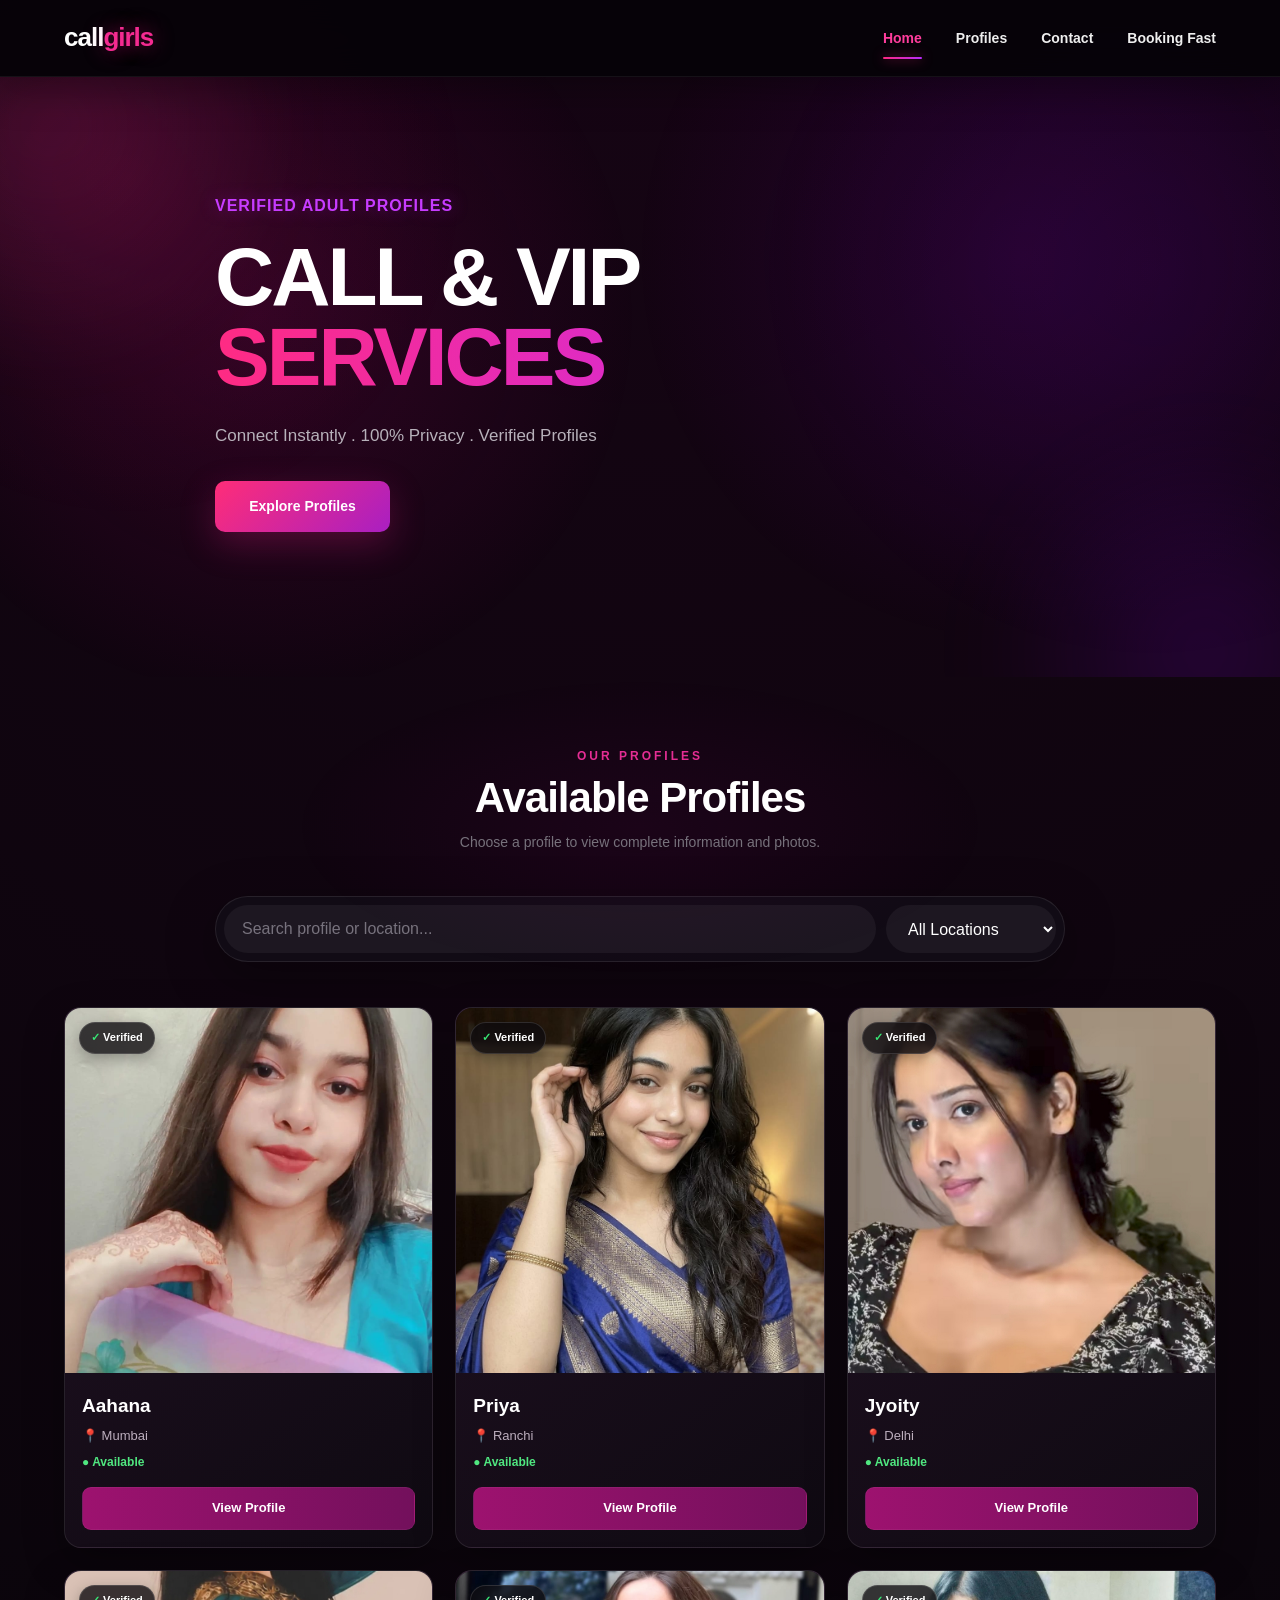
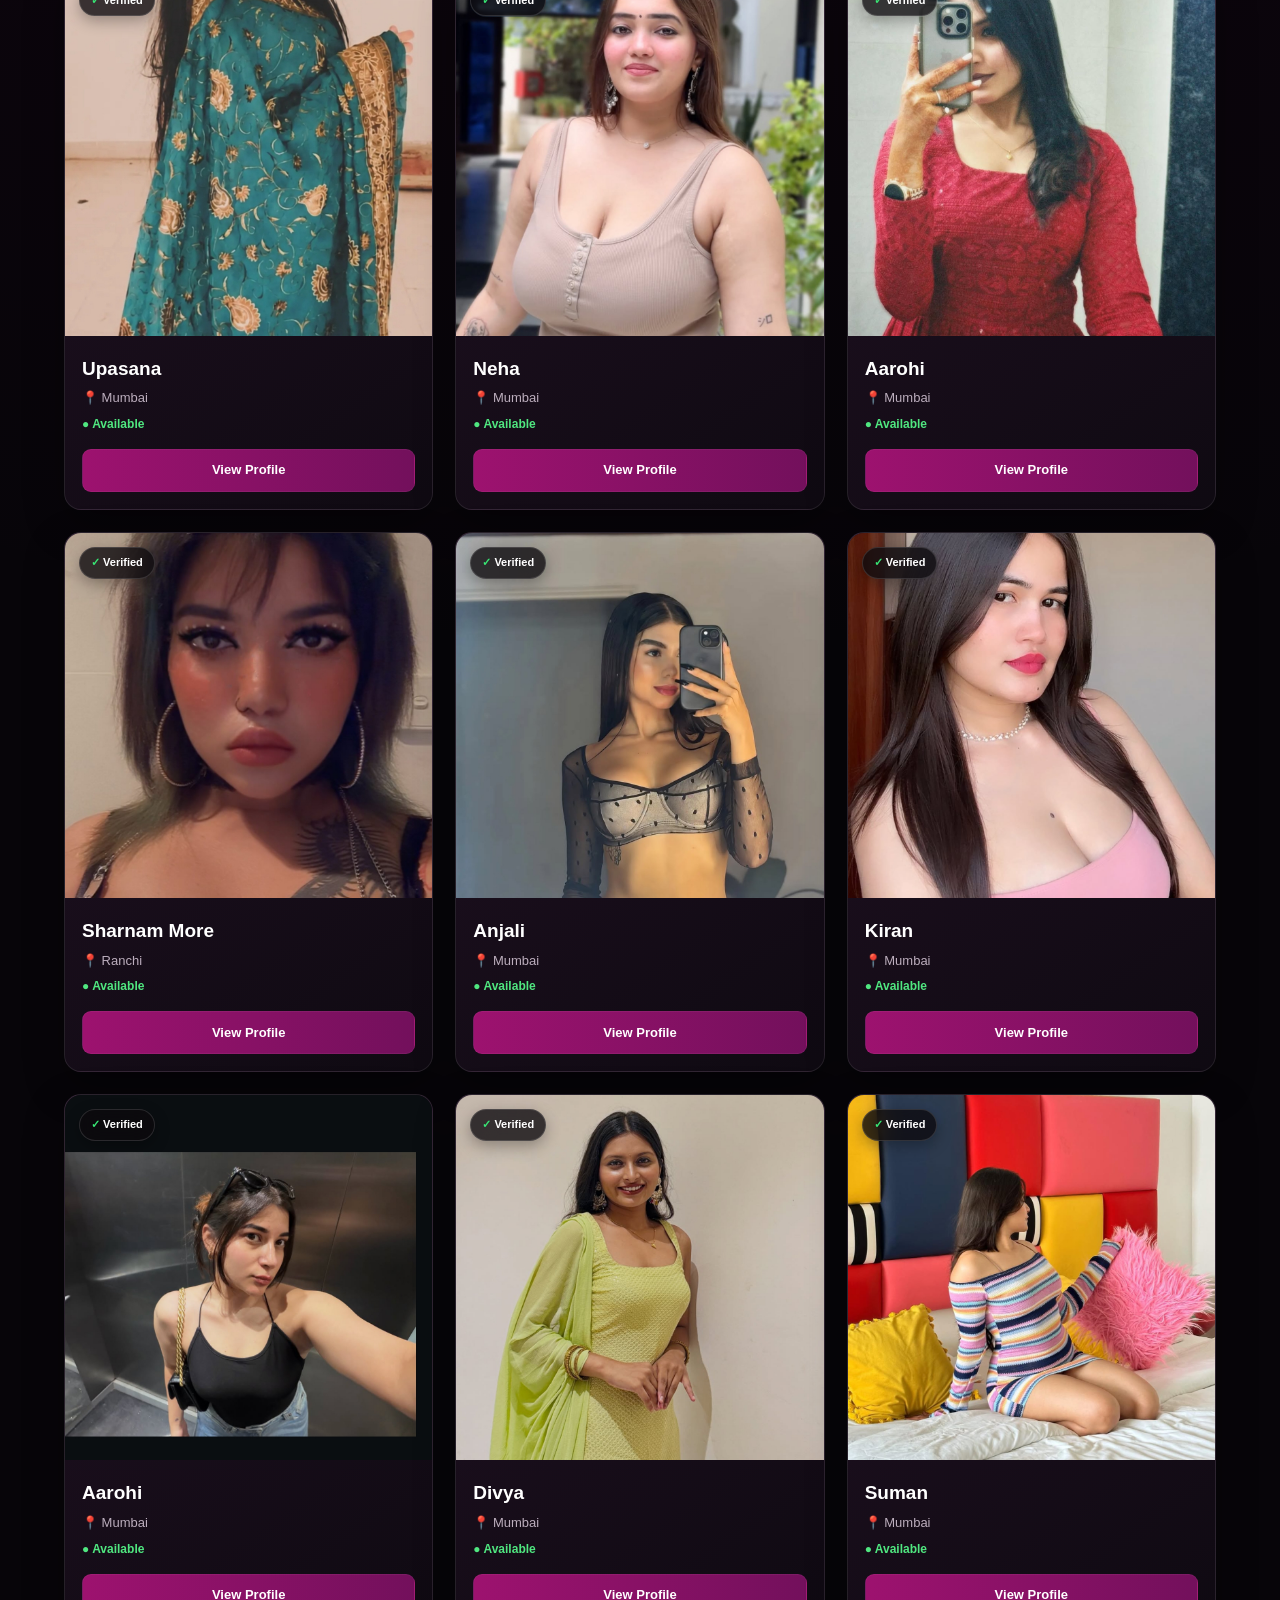
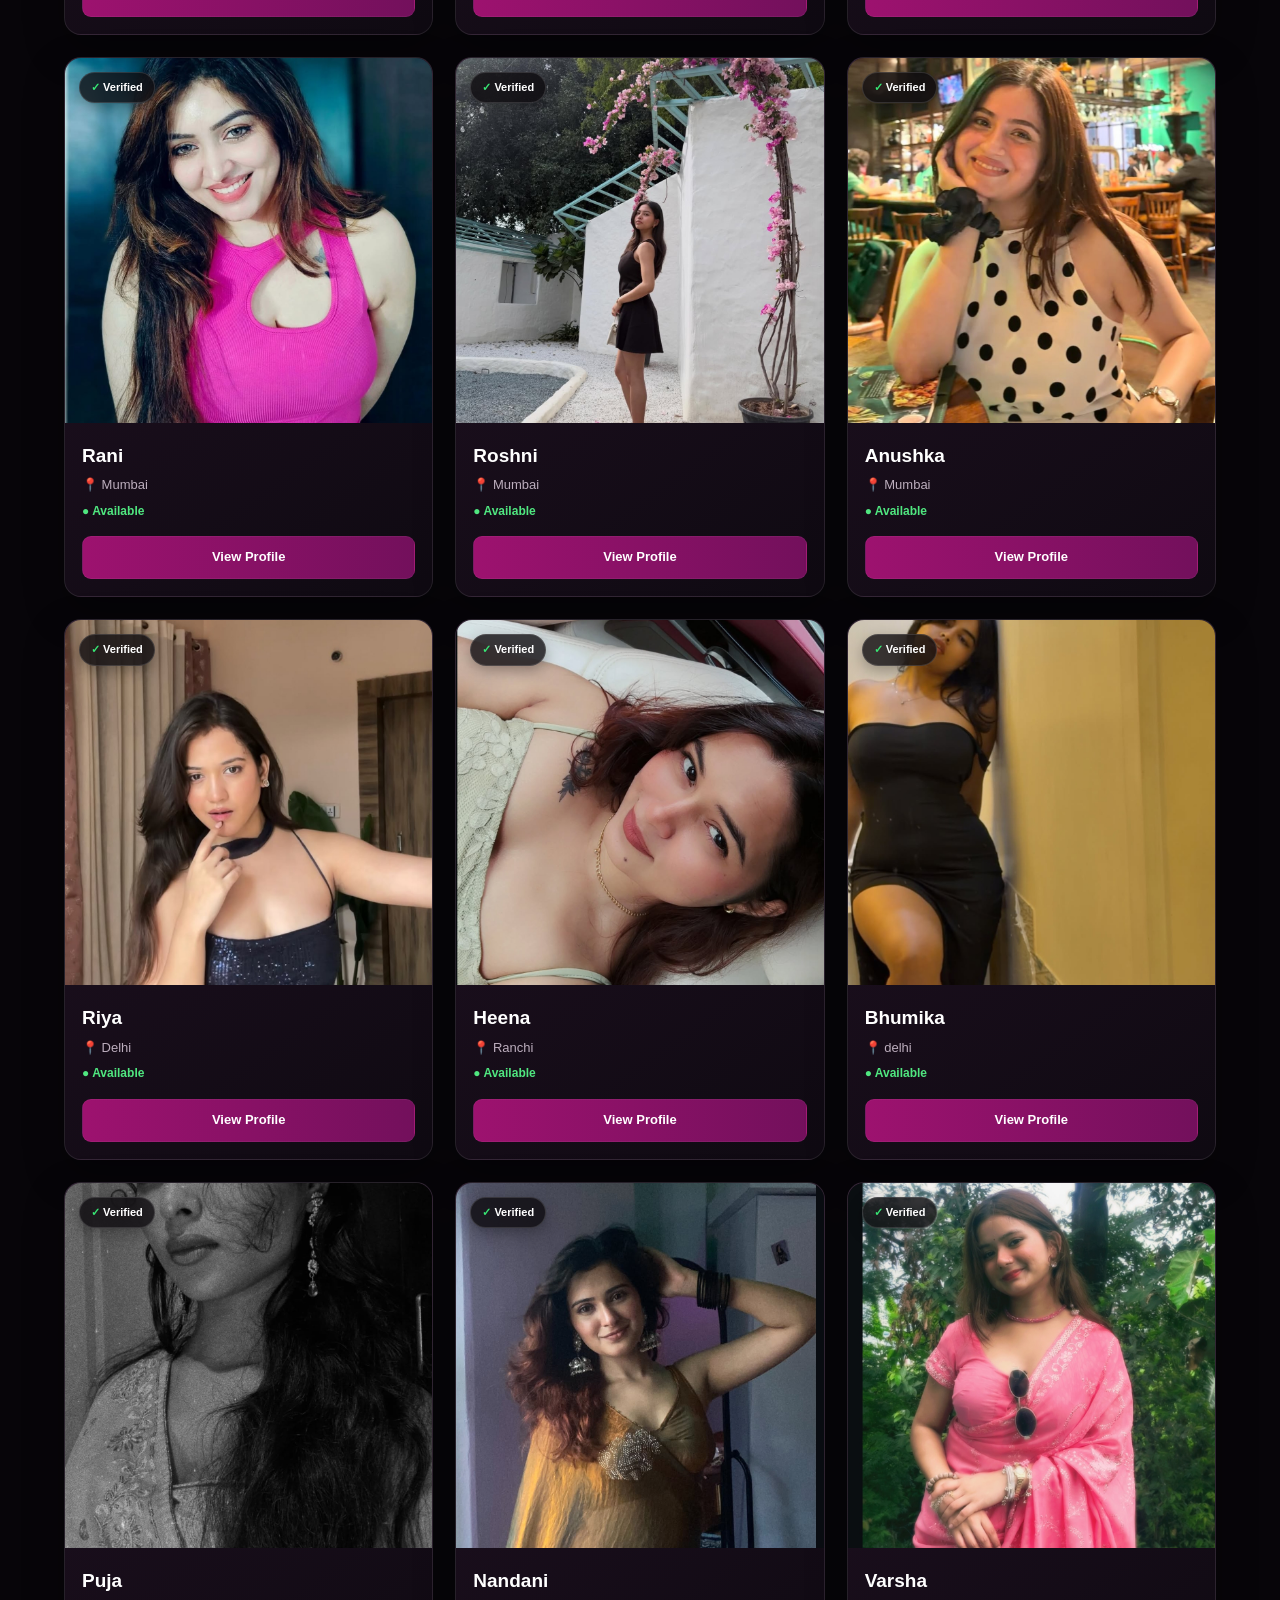
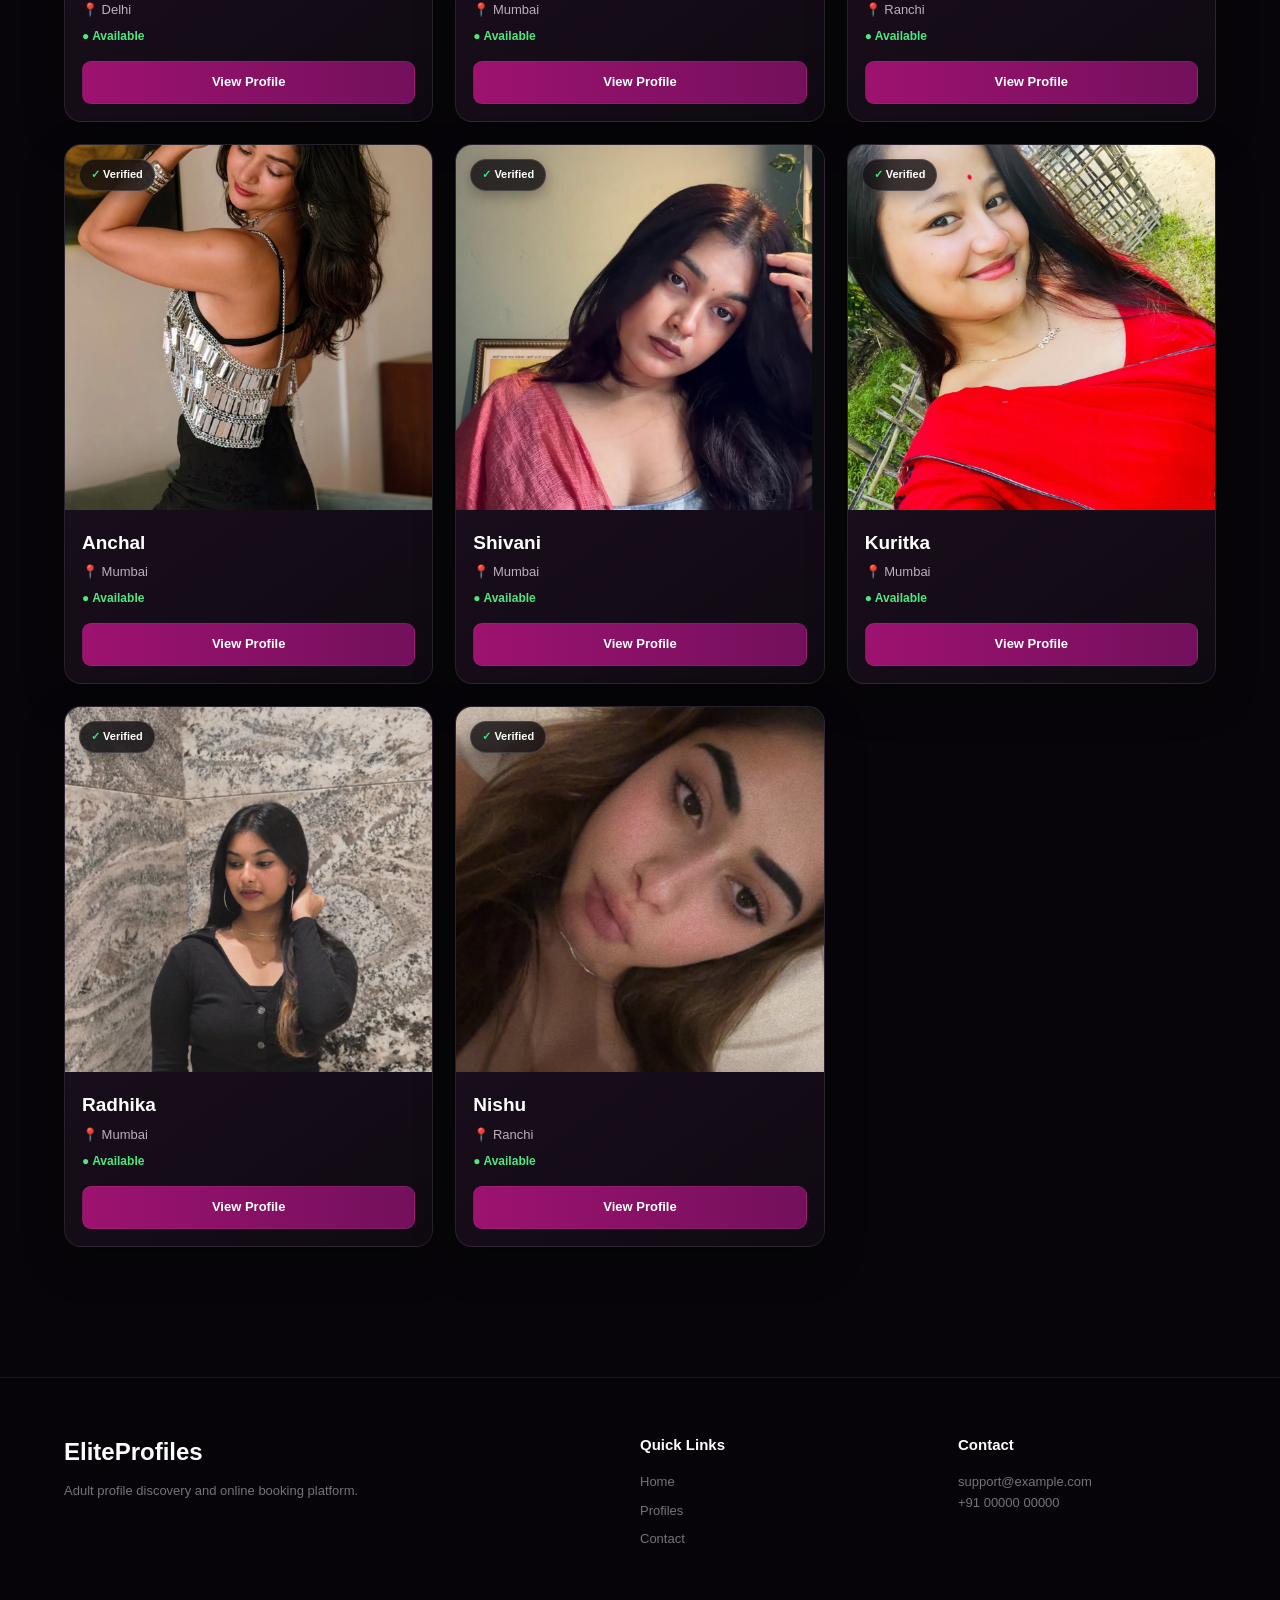
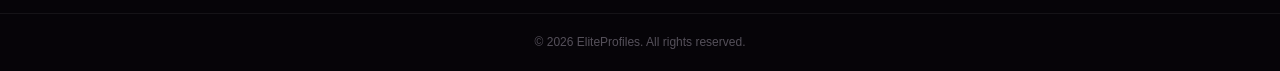
==== commit 3441c294: "Updated code" ====
--- a/index.html
+++ b/index.html
@@ -43,6 +43,9 @@
 
                 <a href="contact.html">
                     Contact
+                </a>
+                <a href="https://docs.google.com/forms/d/e/1FAIpQLSfVe1q5mJTsLUEpRzniIOCiScTZqVDYCrYS-Hu_U9S0NFKj3A/viewform">
+                    Booking Fast
                 </a>
 
             </nav>
@@ -1192,6 +1195,7 @@
         </div>
 
     </footer>
+    <!-- google from"https://forms.gle/HxbjZYcY5Hm4qiHx6" -->
 
 
     <!-- ================= JAVASCRIPT ================= -->
--- a/css/style.css
+++ b/css/style.css
@@ -991,163 +991,16 @@
    MOBILE
 ========================================================= */
 
-@media (max-width: 700px) {
-
-    .container {
-        width: 92%;
-    }
-
-
-    /* HEADER */
-
-    .nav {
-        min-height: 68px;
-    }
-
-    .nav nav {
-        display: none;
-
-        position: absolute;
-
-        top: 68px;
-        left: 4%;
-        right: 4%;
-
-        flex-direction: column;
-
-        gap: 0;
-
-        padding: 10px;
-
-        border-radius: 14px;
-
-        background:
-            rgba(15, 8, 17, 0.98);
-
-        border:
-            1px solid
-            rgba(255, 255, 255, 0.08);
-
-        box-shadow:
-            0 20px 50px
-            rgba(0, 0, 0, 0.5);
-    }
-
-    .nav nav.active {
-        display: flex;
-    }
-
-    .nav nav a {
-        width: 100%;
-
-        padding: 13px 15px;
-
-        border-radius: 8px;
-    }
-
-    .nav nav a:first-child::after {
-        display: none;
-    }
-
-    .nav nav a:hover {
-        background:
-            rgba(255, 45, 140, 0.08);
-    }
-
-    .menu-btn {
-        display: block;
-    }
-
-
-    /* HERO */
-
-    .hero {
-        min-height: 540px;
-
-        text-align: center;
-    }
-
-    .hero-content {
-        padding: 80px 0 90px;
-    }
-
-    .hero h1 {
-        font-size: clamp(43px, 13vw, 65px);
-
-        letter-spacing: -2px;
-    }
-
-    .hero-description {
-        font-size: 14px;
-    }
-
-    .hero-button {
-        width: 100%;
-
-        max-width: 280px;
-    }
-
-
-    /* SEARCH */
-
-    .search-box {
-        flex-direction: column;
-
-        border-radius: 15px;
-
-        padding: 10px;
-    }
-
-    .search-box input,
-    .search-box select {
-        width: 100%;
-
-        flex: none;
-    }
-
-
-    /* SECTION */
-
-    .profiles-section {
-        padding: 55px 0 75px;
-    }
-
-    .section-title h2 {
-        font-size: 32px;
-    }
-
-
-    /* GRID */
-
-    .profile-grid {
-        grid-template-columns: 1fr;
-
-        gap: 20px;
-    }
-
-    .profile-image {
-        height: 420px;
-    }
-
-
-    /* FOOTER */
-
-    .footer-content {
-        grid-template-columns: 1fr;
-
-        gap: 30px;
-
-        padding: 45px 0;
-    }
-
-}
+
 
 
 /* =========================================================
    SMALL MOBILE
 ========================================================= */
 
-@media (max-width: 420px) {
+/* @media (max-width: 420px) {
+
+
 
     .logo {
         font-size: 22px;
@@ -1171,4 +1024,61 @@
         padding: 16px;
     }
 
+} */
+ /* =========================
+   MODERN BUTTON
+========================= */
+
+.btn {
+    display: inline-flex;
+    align-items: center;
+    justify-content: center;
+
+    padding: 12px 24px;
+    min-width: 140px;
+
+    border: none;
+    border-radius: 10px;
+
+    background: linear-gradient(135deg, #ff2d75, #ff0055);
+    color: #ffffff;
+
+    font-size: 16px;
+    font-weight: 600;
+    text-decoration: none;
+
+    cursor: pointer;
+
+    box-shadow: 0 6px 20px rgba(255, 0, 85, 0.3);
+
+    transition:
+        transform 0.25s ease,
+        box-shadow 0.25s ease,
+        background 0.25s ease;
+}
+
+/* Hover */
+.btn:hover {
+    transform: translateY(-3px);
+
+    background: linear-gradient(135deg, #ff0055, #d90048);
+
+    box-shadow: 0 10px 28px rgba(255, 0, 85, 0.45);
+}
+
+/* Click */
+.btn:active {
+    transform: translateY(0) scale(0.97);
+}
+
+/* Focus */
+.btn:focus-visible {
+    outline: 2px solid #ffffff;
+    outline-offset: 3px;
+}
+
+/* Disabled */
+.btn:disabled {
+    opacity: 0.5;
+    cursor: not-allowed;
 }
--- a/css/style.css
+++ b/css/style.css
@@ -991,163 +991,16 @@
    MOBILE
 ========================================================= */
 
-@media (max-width: 700px) {
-
-    .container {
-        width: 92%;
-    }
-
-
-    /* HEADER */
-
-    .nav {
-        min-height: 68px;
-    }
-
-    .nav nav {
-        display: none;
-
-        position: absolute;
-
-        top: 68px;
-        left: 4%;
-        right: 4%;
-
-        flex-direction: column;
-
-        gap: 0;
-
-        padding: 10px;
-
-        border-radius: 14px;
-
-        background:
-            rgba(15, 8, 17, 0.98);
-
-        border:
-            1px solid
-            rgba(255, 255, 255, 0.08);
-
-        box-shadow:
-            0 20px 50px
-            rgba(0, 0, 0, 0.5);
-    }
-
-    .nav nav.active {
-        display: flex;
-    }
-
-    .nav nav a {
-        width: 100%;
-
-        padding: 13px 15px;
-
-        border-radius: 8px;
-    }
-
-    .nav nav a:first-child::after {
-        display: none;
-    }
-
-    .nav nav a:hover {
-        background:
-            rgba(255, 45, 140, 0.08);
-    }
-
-    .menu-btn {
-        display: block;
-    }
-
-
-    /* HERO */
-
-    .hero {
-        min-height: 540px;
-
-        text-align: center;
-    }
-
-    .hero-content {
-        padding: 80px 0 90px;
-    }
-
-    .hero h1 {
-        font-size: clamp(43px, 13vw, 65px);
-
-        letter-spacing: -2px;
-    }
-
-    .hero-description {
-        font-size: 14px;
-    }
-
-    .hero-button {
-        width: 100%;
-
-        max-width: 280px;
-    }
-
-
-    /* SEARCH */
-
-    .search-box {
-        flex-direction: column;
-
-        border-radius: 15px;
-
-        padding: 10px;
-    }
-
-    .search-box input,
-    .search-box select {
-        width: 100%;
-
-        flex: none;
-    }
-
-
-    /* SECTION */
-
-    .profiles-section {
-        padding: 55px 0 75px;
-    }
-
-    .section-title h2 {
-        font-size: 32px;
-    }
-
-
-    /* GRID */
-
-    .profile-grid {
-        grid-template-columns: 1fr;
-
-        gap: 20px;
-    }
-
-    .profile-image {
-        height: 420px;
-    }
-
-
-    /* FOOTER */
-
-    .footer-content {
-        grid-template-columns: 1fr;
-
-        gap: 30px;
-
-        padding: 45px 0;
-    }
-
-}
+
 
 
 /* =========================================================
    SMALL MOBILE
 ========================================================= */
 
-@media (max-width: 420px) {
+/* @media (max-width: 420px) {
+
+
 
     .logo {
         font-size: 22px;
@@ -1171,4 +1024,61 @@
         padding: 16px;
     }
 
+} */
+ /* =========================
+   MODERN BUTTON
+========================= */
+
+.btn {
+    display: inline-flex;
+    align-items: center;
+    justify-content: center;
+
+    padding: 12px 24px;
+    min-width: 140px;
+
+    border: none;
+    border-radius: 10px;
+
+    background: linear-gradient(135deg, #ff2d75, #ff0055);
+    color: #ffffff;
+
+    font-size: 16px;
+    font-weight: 600;
+    text-decoration: none;
+
+    cursor: pointer;
+
+    box-shadow: 0 6px 20px rgba(255, 0, 85, 0.3);
+
+    transition:
+        transform 0.25s ease,
+        box-shadow 0.25s ease,
+        background 0.25s ease;
+}
+
+/* Hover */
+.btn:hover {
+    transform: translateY(-3px);
+
+    background: linear-gradient(135deg, #ff0055, #d90048);
+
+    box-shadow: 0 10px 28px rgba(255, 0, 85, 0.45);
+}
+
+/* Click */
+.btn:active {
+    transform: translateY(0) scale(0.97);
+}
+
+/* Focus */
+.btn:focus-visible {
+    outline: 2px solid #ffffff;
+    outline-offset: 3px;
+}
+
+/* Disabled */
+.btn:disabled {
+    opacity: 0.5;
+    cursor: not-allowed;
 }
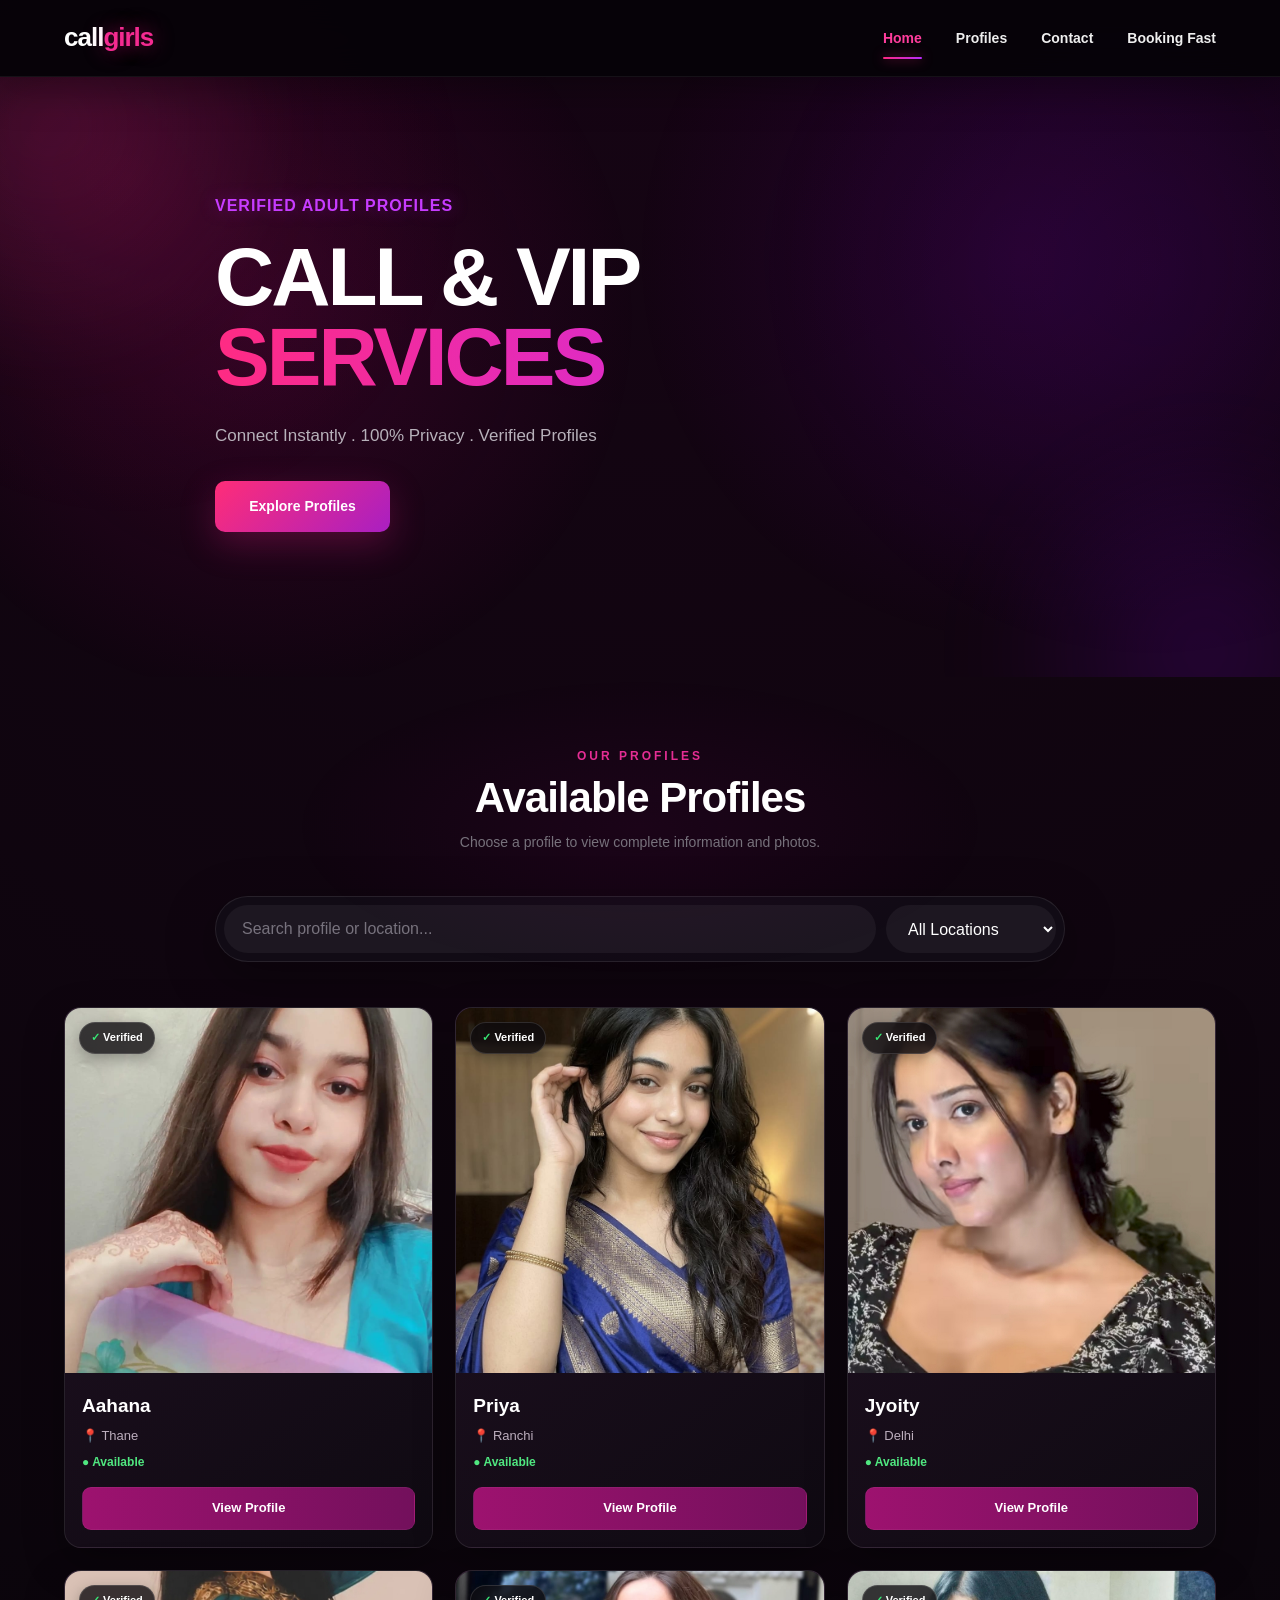
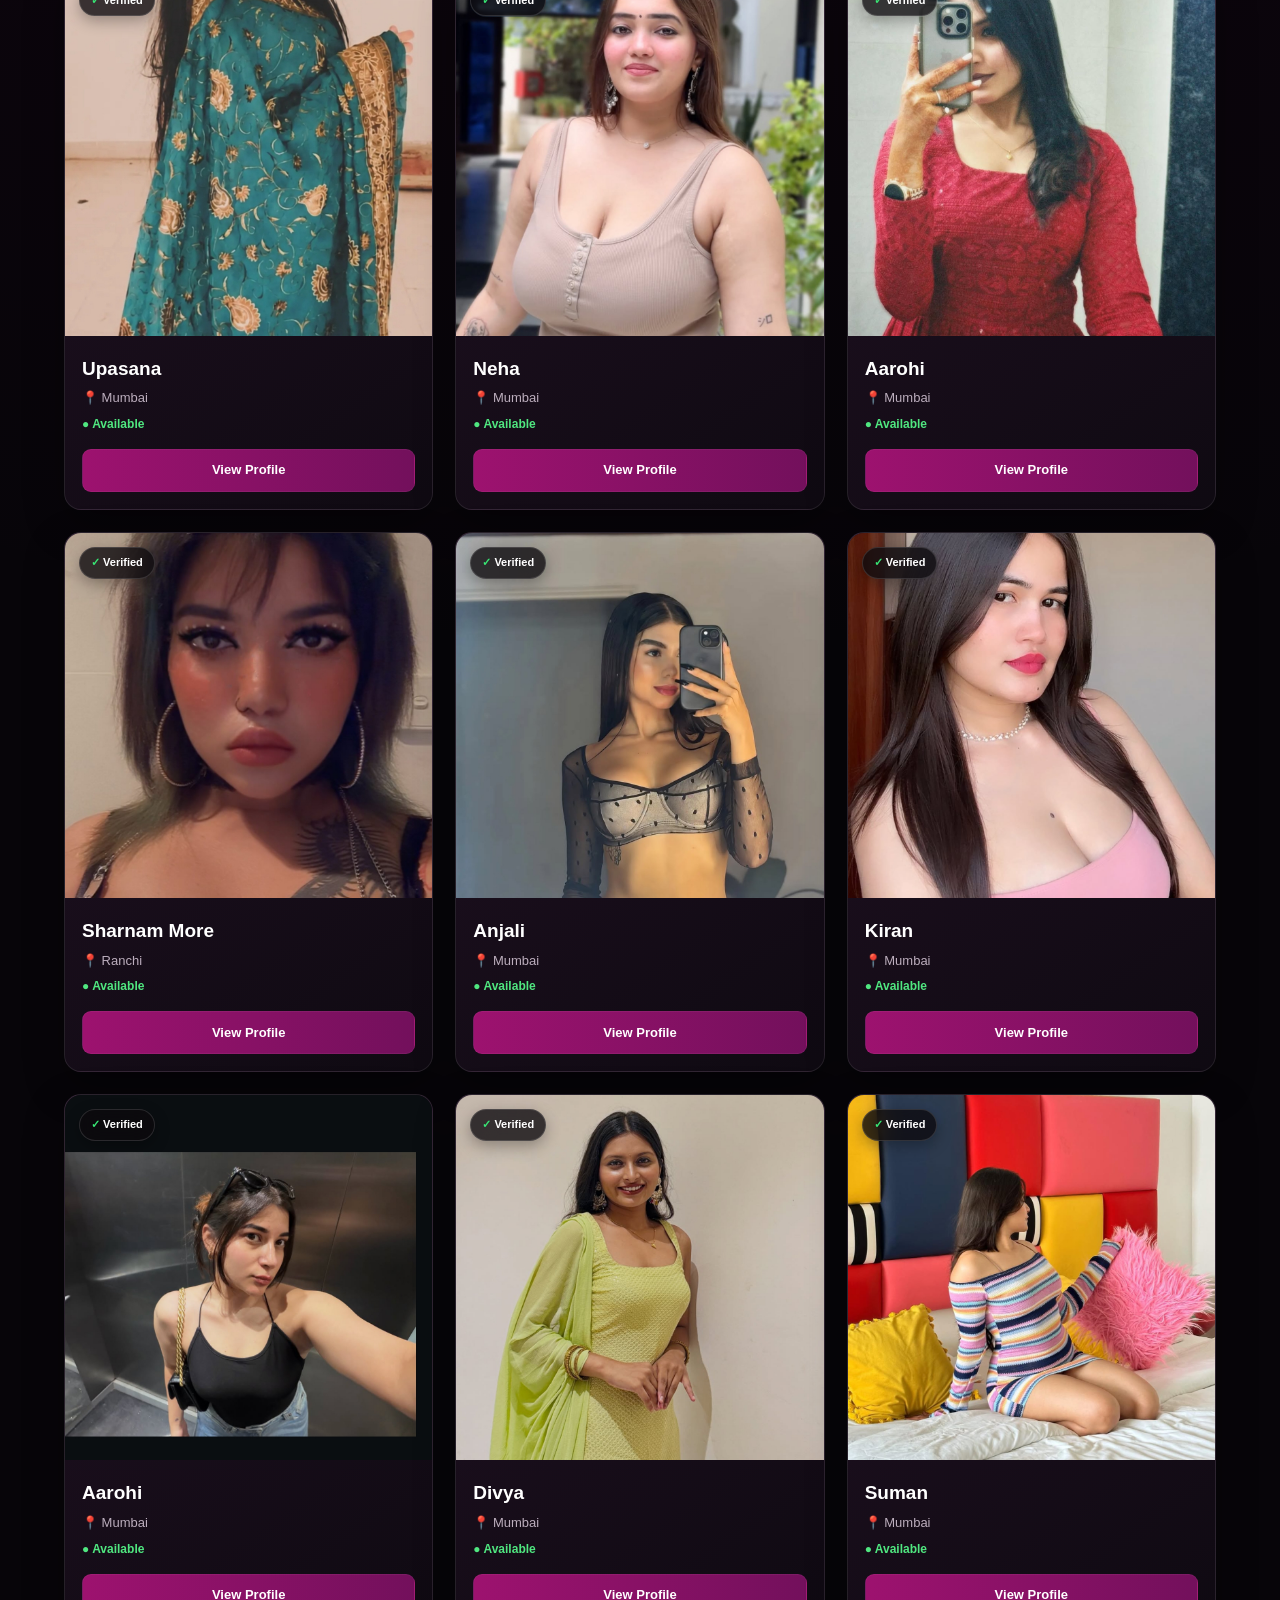
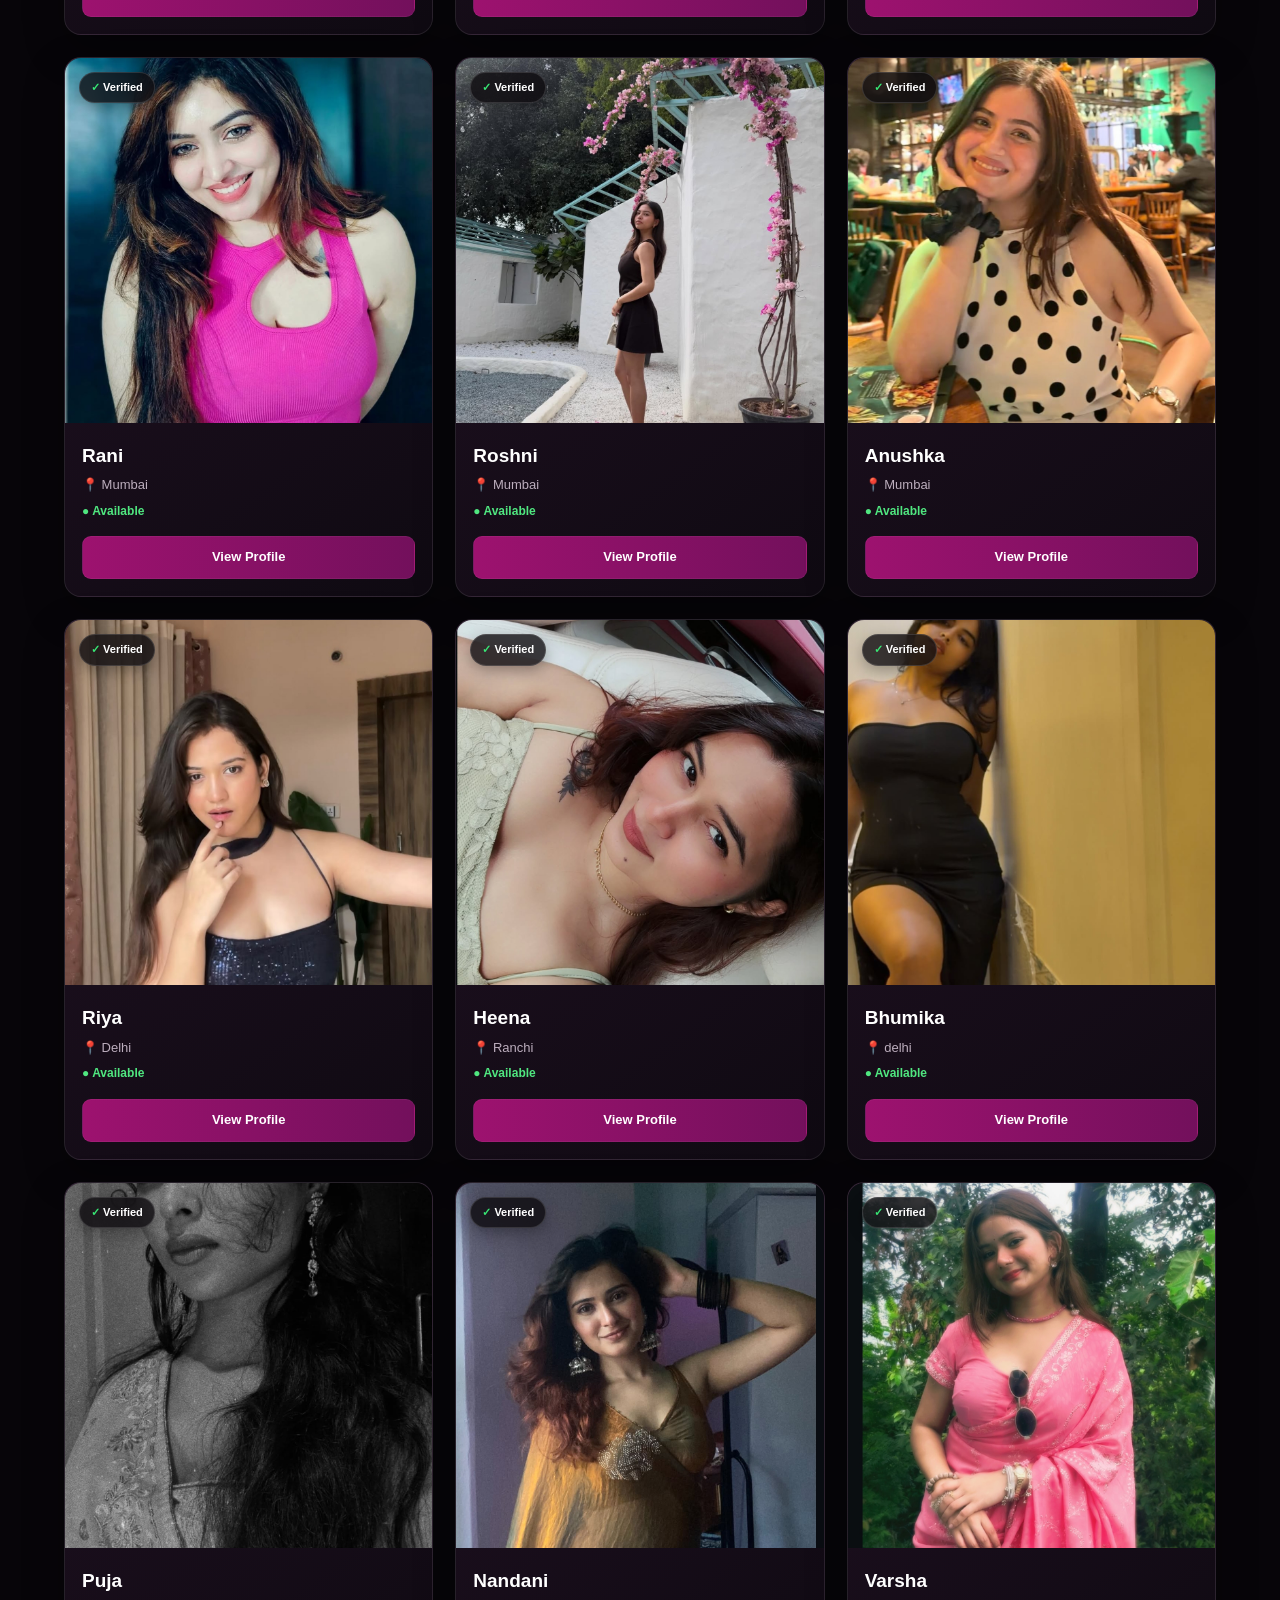
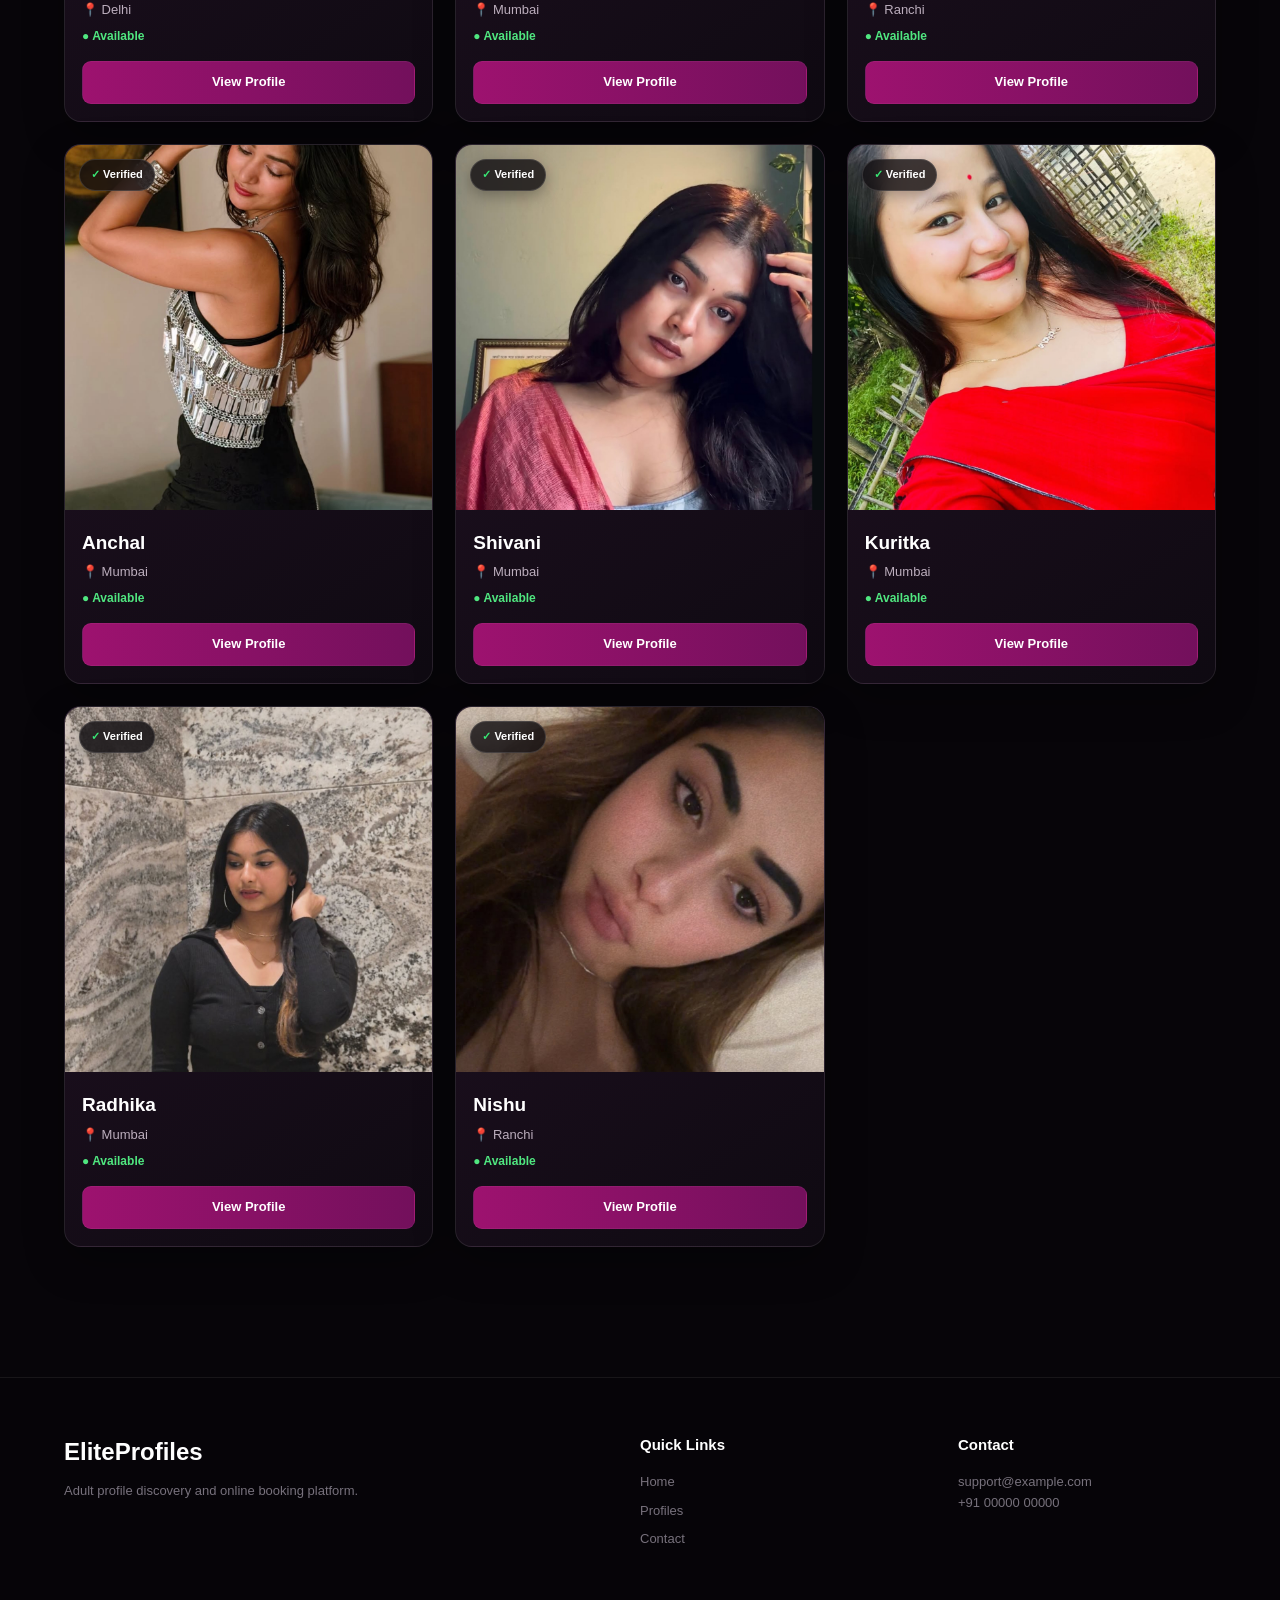
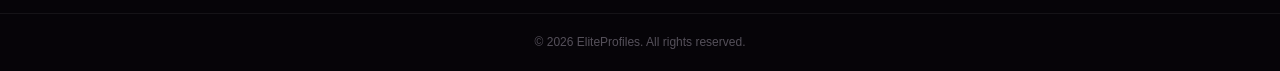
==== commit 69e4088c: "Updated code" ====
--- a/index.html
+++ b/index.html
@@ -155,7 +155,7 @@
 
                     <!-- PROFILE 1 -->
 
-                    <article class="profile-card" data-name="Aahana" data-location="Mumbai">
+                    <article class="profile-card" data-name="Aahana" data-location="Thane">
 
                         <div class="profile-image">
 
@@ -175,7 +175,7 @@
                             </h3>
 
                             <p class="profile-card-location">
-                                📍 Mumbai
+                                📍 Thane
                             </p>
 
                             <p class="profile-card-status">
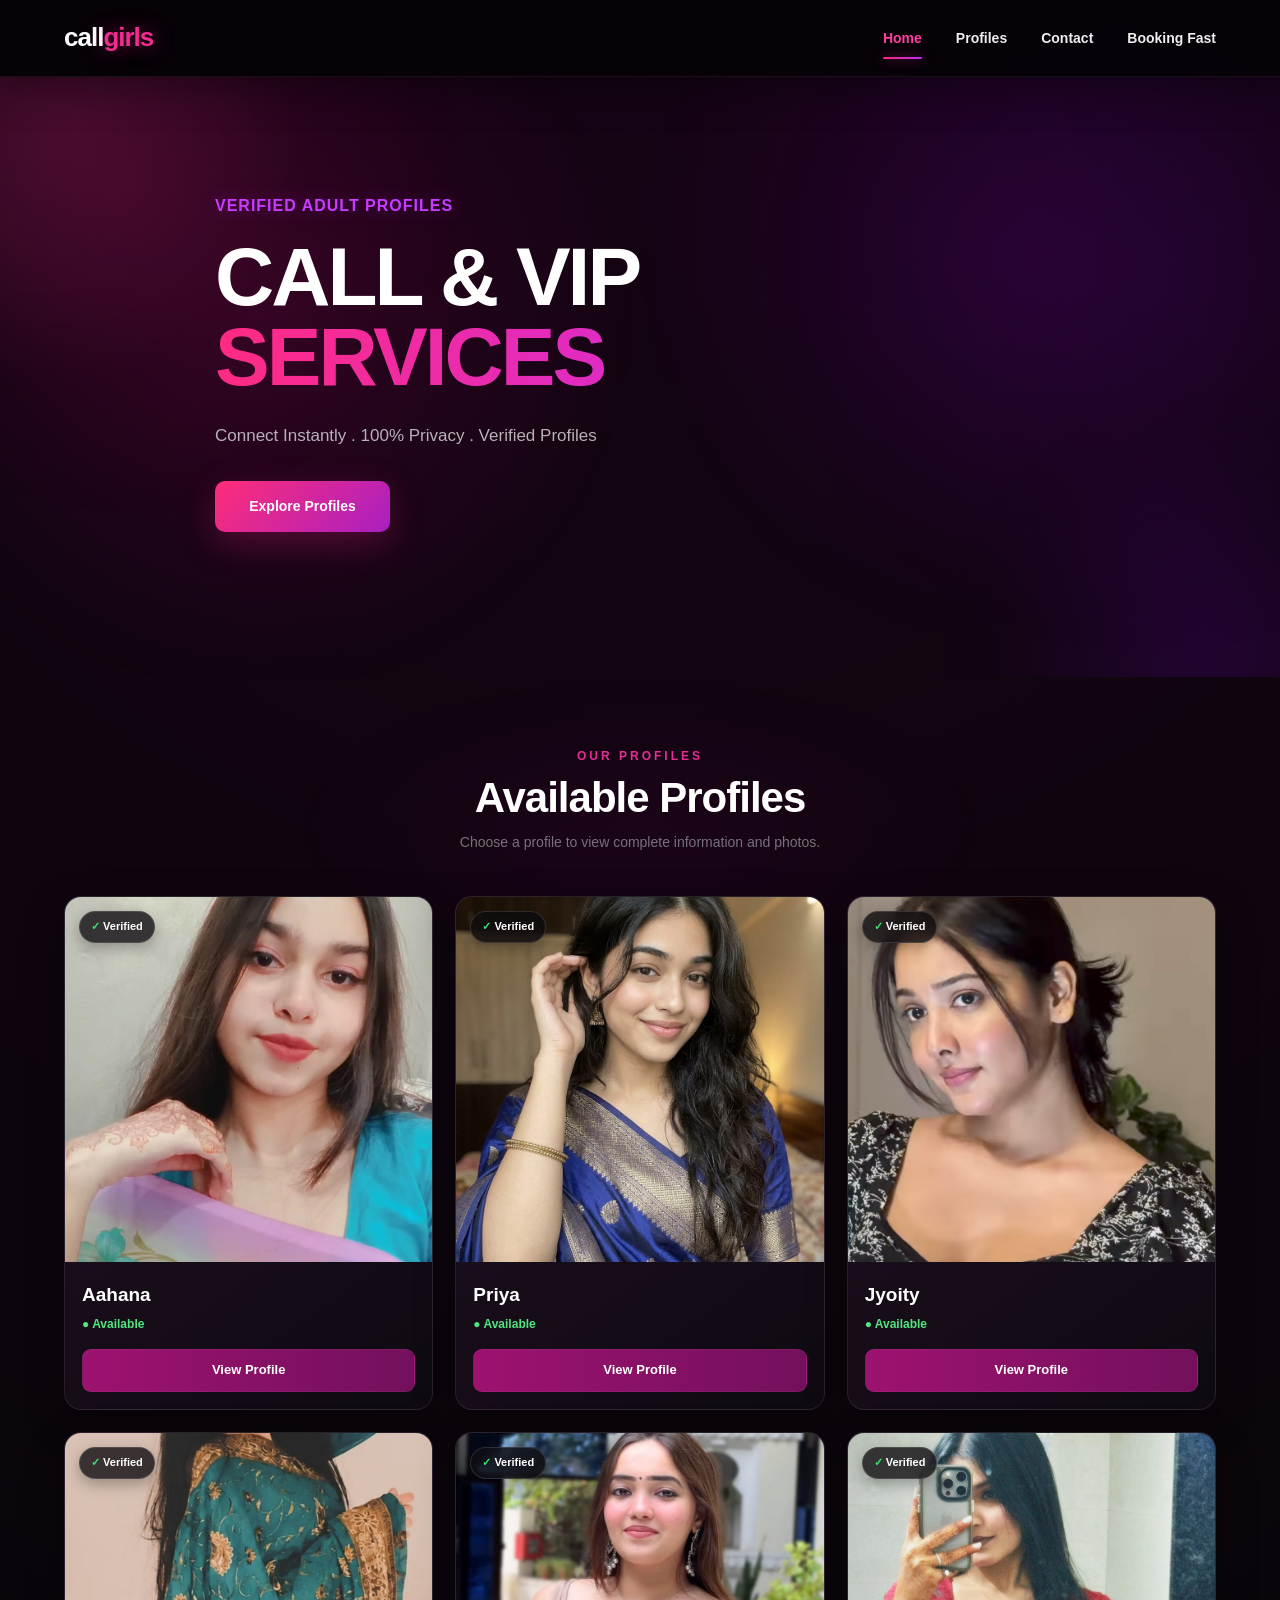
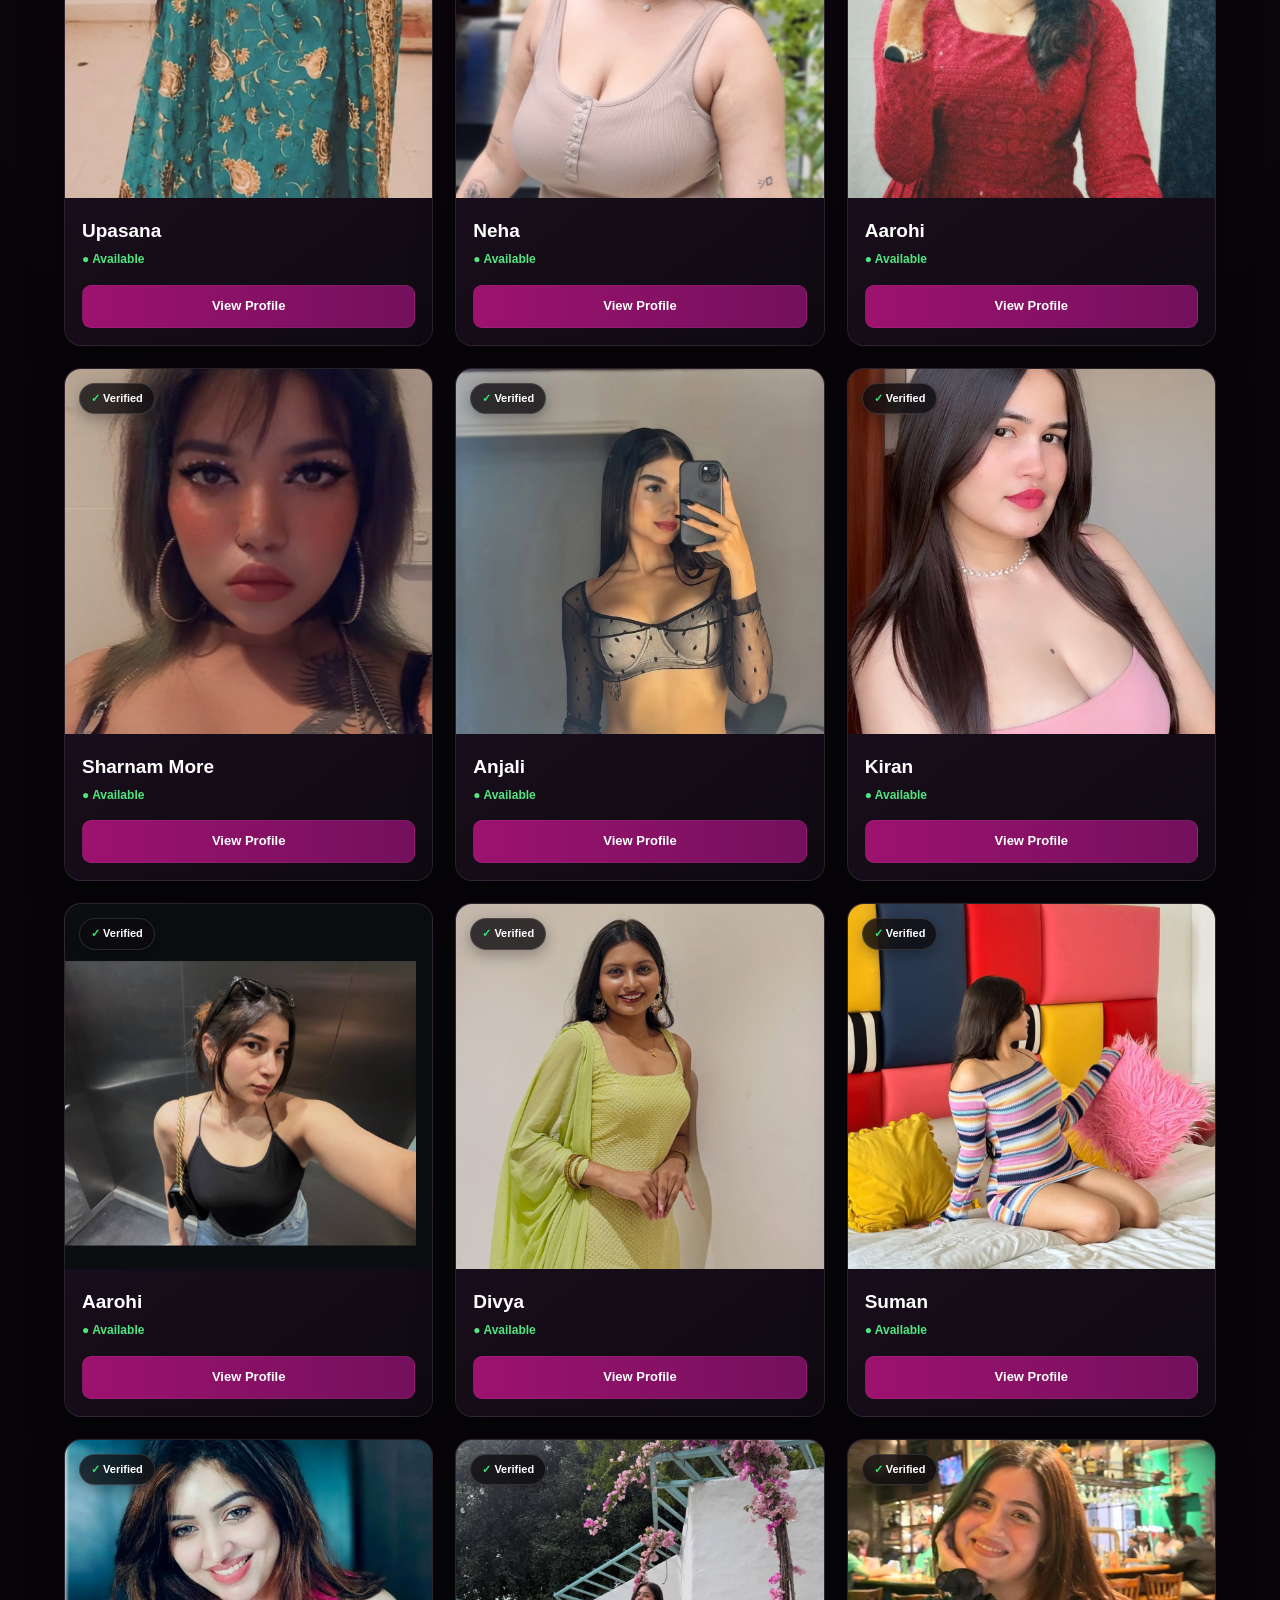
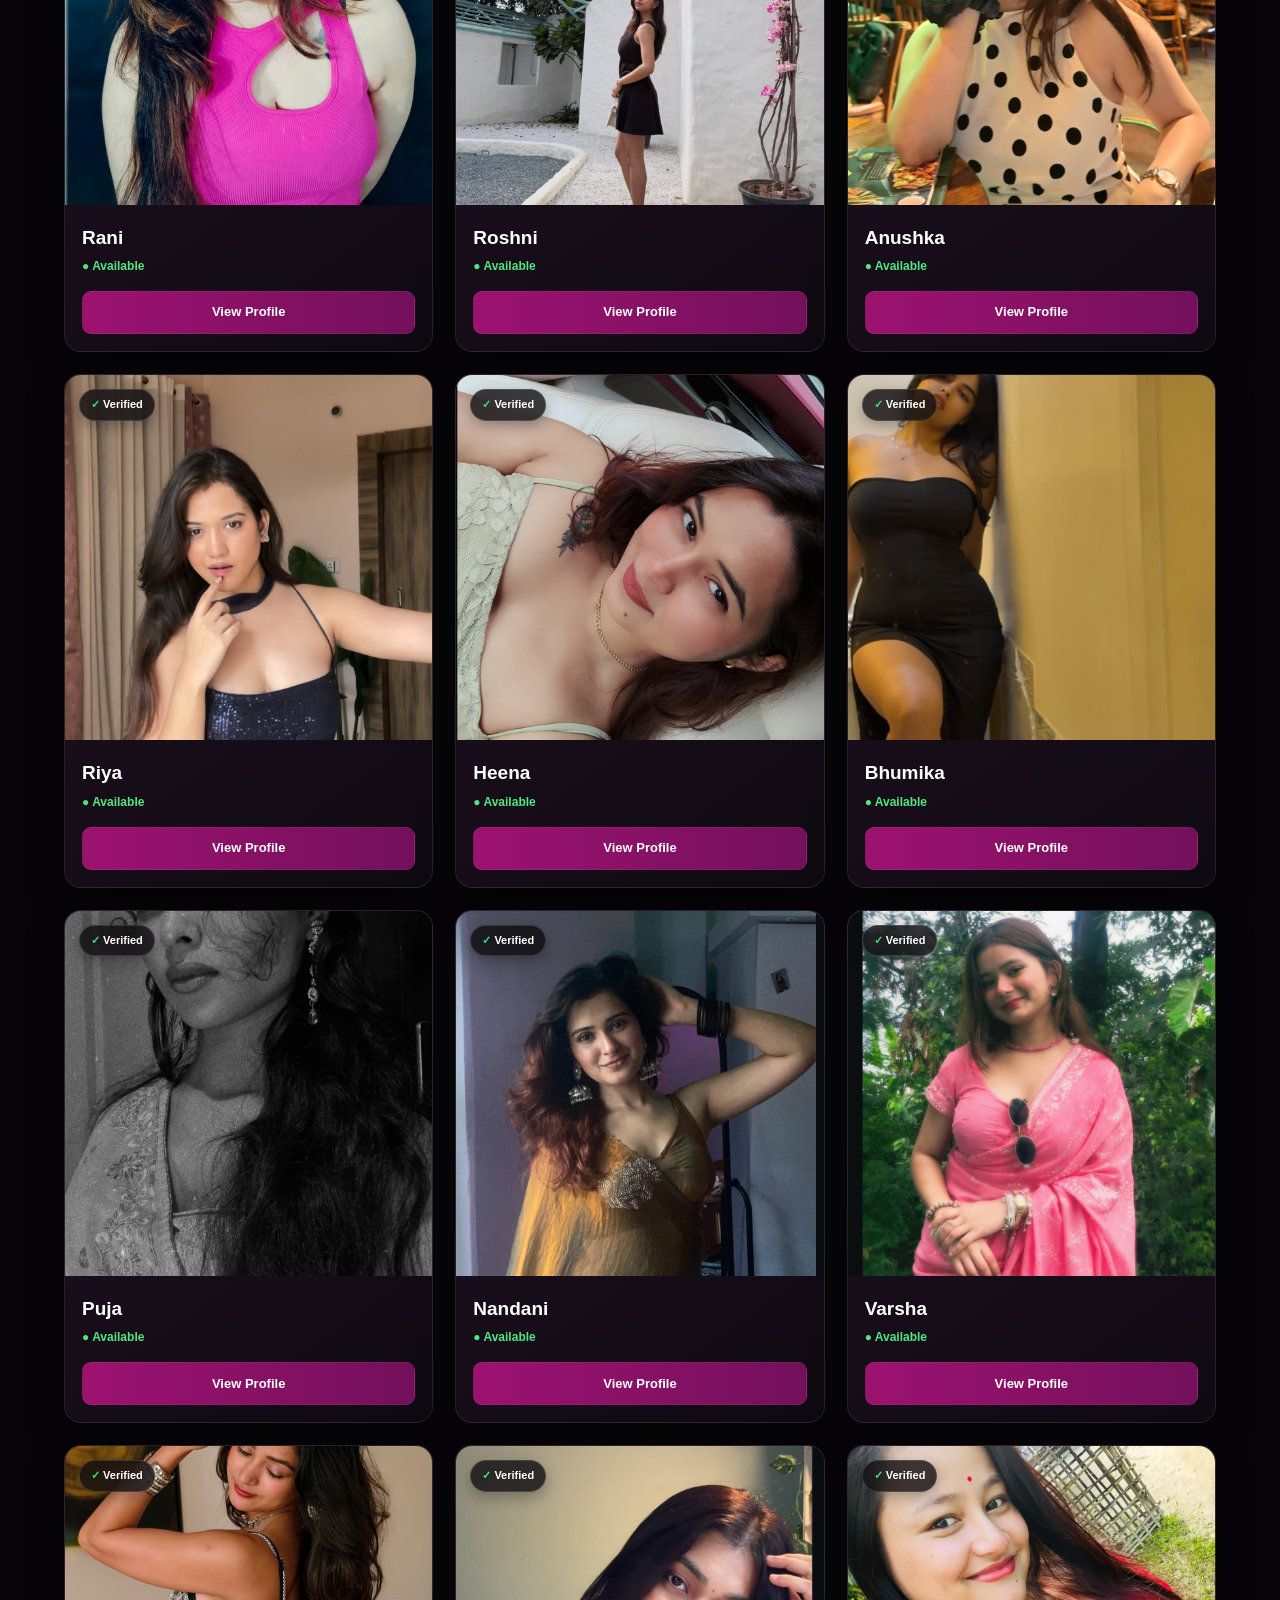
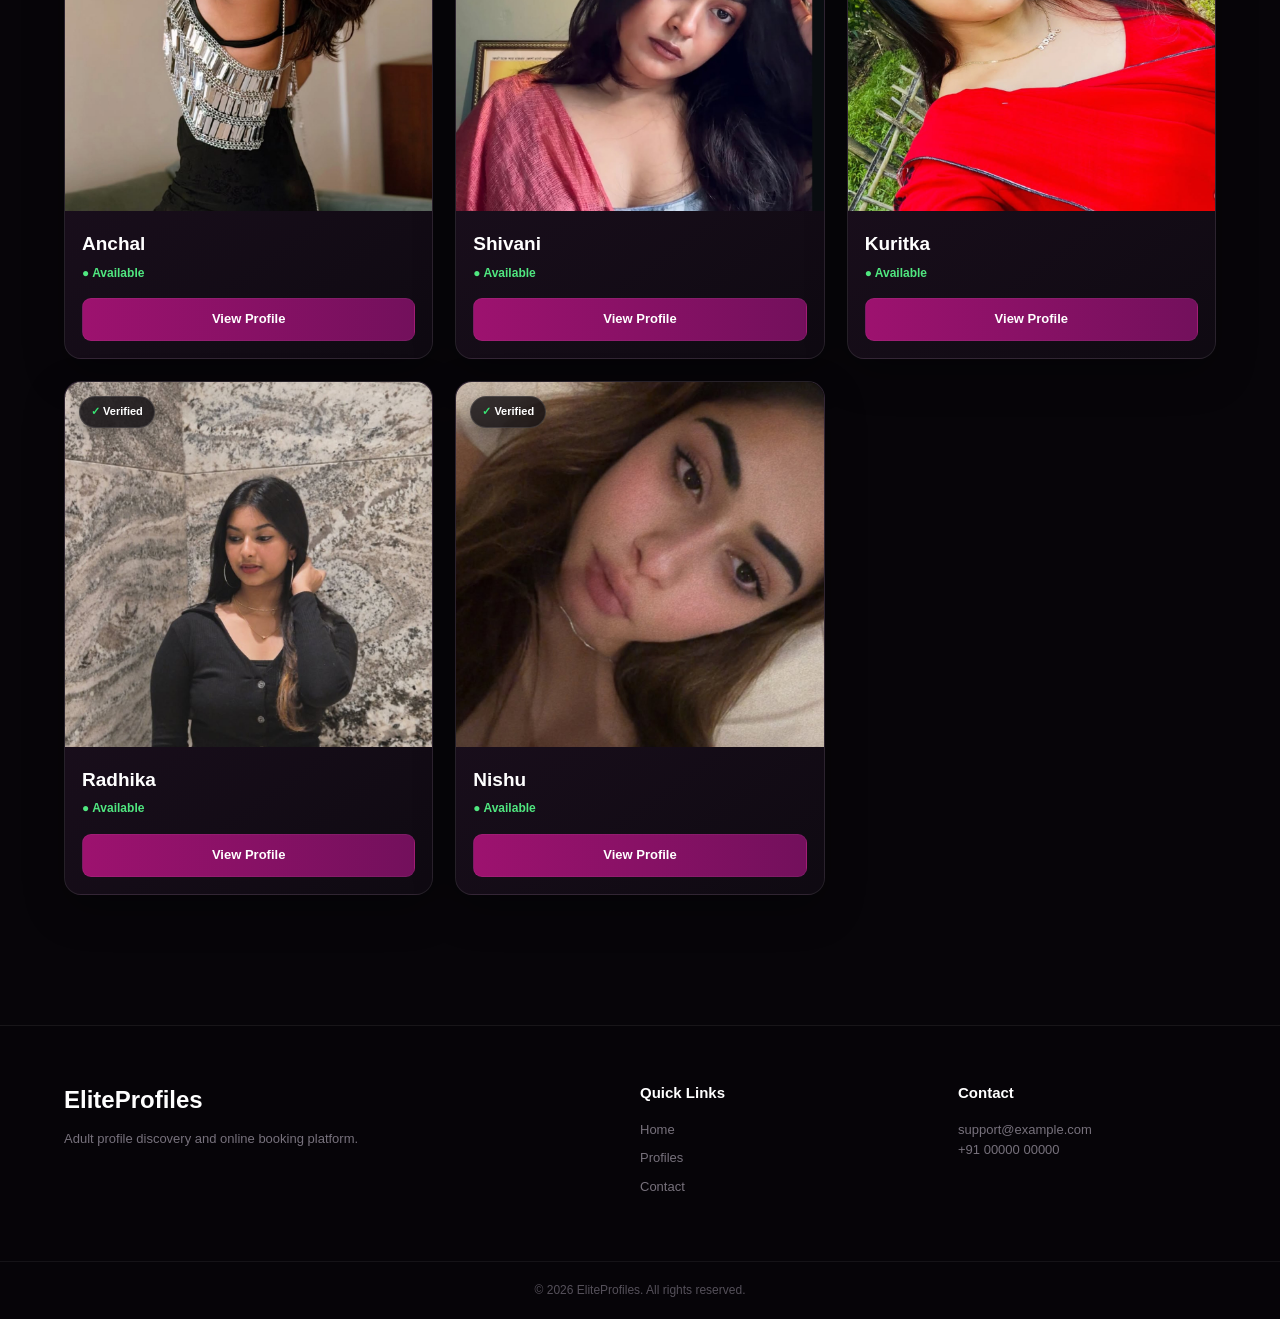
==== commit 9b3e4d57: "Updated code" ====
--- a/index.html
+++ b/index.html
@@ -119,34 +119,7 @@
                 </div>
 
 
-                <!-- SEARCH -->
-
-                <div class="search-box">
-
-                    <input type="text" id="searchInput" placeholder="Search profile or location..."
-                        onkeyup="searchProfiles()">
-
-                    <select id="locationFilter" onchange="filterProfiles()">
-
-                        <option value="all">
-                            All Locations
-                        </option>
-
-                        <option value="mumbai">
-                            Mumbai
-                        </option>
-
-                        <option value="navi mumbai">
-                            Navi Mumbai
-                        </option>
-
-                        <option value="delhi">
-                            Delhi
-                        </option>
-                        
-                    </select>
-
-                </div>
+                
 
 
                 <!-- PROFILE GRID -->
@@ -155,7 +128,7 @@
 
                     <!-- PROFILE 1 -->
 
-                    <article class="profile-card" data-name="Aahana" data-location="Thane">
+                    <article class="profile-card" data-name="Aahana">
 
                         <div class="profile-image">
 
@@ -174,9 +147,7 @@
                                 Aahana
                             </h3>
 
-                            <p class="profile-card-location">
-                                📍 Thane
-                            </p>
+                        
 
                             <p class="profile-card-status">
                                 ● Available
@@ -192,7 +163,7 @@
 
 
                     <!-- PROFILE 2 -->
-                    <article class="profile-card" data-name="Priya" data-location="Ranchi">
+                    <article class="profile-card" data-name="Priya" >
 
                         <div class="profile-image">
 
@@ -211,9 +182,7 @@
                                 Priya
                             </h3>
 
-                            <p class="profile-card-location">
-                                📍 Ranchi
-                            </p>
+                        
 
                             <p class="profile-card-status">
                                 ● Available
@@ -230,7 +199,7 @@
 
                     <!-- PROFILE 3 -->
                     
-                    <article class="profile-card" data-name="Jyoity" data-location="Mumbai">
+                    <article class="profile-card" data-name="Jyoity" >
 
                         <div class="profile-image">
 
@@ -249,9 +218,7 @@
                                 Jyoity
                             </h3>
 
-                            <p class="profile-card-location">
-                                📍 Delhi
-                            </p>
+                            
 
                             <p class="profile-card-status">
                                 ● Available
@@ -269,7 +236,7 @@
                     
                     <!-- PROFILE 4 -->
                     
-                    <article class="profile-card" data-name="Upasana" data-location="Mumbai">
+                    <article class="profile-card" data-name="Upasana" >
                         
                         <div class="profile-image">
                             
@@ -288,9 +255,7 @@
                                 Upasana
                             </h3>
 
-                            <p class="profile-card-location">
-                                📍 Mumbai
-                            </p>
+                            
                             
                             <p class="profile-card-status">
                                 ● Available
@@ -308,7 +273,7 @@
 
                     <!-- PROFILE 5 -->
                     
-                    <article class="profile-card" data-name="Neha" data-location="Mumbai">
+                    <article class="profile-card" data-name="Neha" >
 
                         <div class="profile-image">
 
@@ -327,9 +292,7 @@
                                 Neha
                             </h3>
 
-                            <p class="profile-card-location">
-                                📍 Mumbai
-                            </p>
+                        
 
                             <p class="profile-card-status">
                                 ● Available
@@ -344,7 +307,7 @@
                     </article>
                     <!-- PROFILE 6 -->
                     
-                     <article class="profile-card" data-name="Aarohi" data-location="Mumbai">
+                     <article class="profile-card" data-name="Aarohi" >
 
                         <div class="profile-image">
 
@@ -363,9 +326,7 @@
                                 Aarohi
                             </h3>
 
-                            <p class="profile-card-location">
-                                📍 Mumbai
-                            </p>
+                        
 
                             <p class="profile-card-status">
                                 ● Available
@@ -380,7 +341,7 @@
                     </article>
                     <!-- PROFILE 7 -->
                 
-                     <article class="profile-card" data-name="Sharnam More" data-location="Ranchi">
+                     <article class="profile-card" data-name="Sharnam More" >
 
                         <div class="profile-image">
 
@@ -399,9 +360,7 @@
                                 Sharnam More
                             </h3>
 
-                            <p class="profile-card-location">
-                                📍 Ranchi
-                            </p>
+                        
 
                             <p class="profile-card-status">
                                 ● Available
@@ -416,7 +375,7 @@
                     </article> 
                     <!-- PROFILE 8 -->
                     
-                    <article class="profile-card" data-name="Anjali" data-location="Mumbai">
+                    <article class="profile-card" data-name="Anjali" >
                         
                         <div class="profile-image">
 
@@ -435,9 +394,7 @@
                                 Anjali
                             </h3>
 
-                            <p class="profile-card-location">
-                                📍 Mumbai
-                            </p>
+                            
 
                             <p class="profile-card-status">
                                 ● Available
@@ -452,7 +409,7 @@
                     </article>
                     <!-- PROFILE 9 -->
                     
-                    <article class="profile-card" data-name="Kiran" data-location="Mumbai">
+                    <article class="profile-card" data-name="Kiran">
 
                         <div class="profile-image">
 
@@ -471,9 +428,7 @@
                                 Kiran
                             </h3>
 
-                            <p class="profile-card-location">
-                                📍 Mumbai
-                            </p>
+                        
 
                             <p class="profile-card-status">
                                 ● Available
@@ -489,7 +444,7 @@
                     
                     <!-- PROFILE 10 -->
                      
-                     <article class="profile-card" data-name="Aarohi" data-location="Mumbai">
+                     <article class="profile-card" data-name="Aarohi" >
 
                         <div class="profile-image">
 
@@ -508,9 +463,7 @@
                                 Aarohi
                             </h3>
 
-                            <p class="profile-card-location">
-                                📍 Mumbai
-                            </p>
+                    
 
                             <p class="profile-card-status">
                                 ● Available
@@ -526,7 +479,7 @@
                     
                     <!-- PROFILE 11-->
                     
-                     <article class="profile-card" data-name="Divya" data-location="Mumbai">
+                     <article class="profile-card" data-name="Divya" >
 
                         <div class="profile-image">
 
@@ -545,9 +498,7 @@
                                 Divya
                             </h3>
 
-                            <p class="profile-card-location">
-                                📍 Mumbai
-                            </p>
+                        
 
                             <p class="profile-card-status">
                                 ● Available
@@ -563,7 +514,7 @@
                 
                     <!-- PROFILE 12-->
                     
-                    <article class="profile-card" data-name="Suman" data-location="Mumbai">
+                    <article class="profile-card" data-name="Suman" >
 
                         <div class="profile-image">
 
@@ -582,9 +533,7 @@
                                 Suman
                             </h3>
 
-                            <p class="profile-card-location">
-                                📍 Mumbai
-                            </p>
+                        
 
                             <p class="profile-card-status">
                                 ● Available
@@ -600,7 +549,7 @@
                     <!-- PROFILE 13-->
                         
                     
-                     <article class="profile-card" data-name="Rani" data-location="Mumbai">
+                     <article class="profile-card" data-name="Rani" >
 
                         <div class="profile-image">
 
@@ -619,9 +568,7 @@
                                 Rani
                             </h3>
 
-                            <p class="profile-card-location">
-                                📍 Mumbai
-                            </p>
+                            
 
                             <p class="profile-card-status">
                                 ● Available
@@ -637,7 +584,7 @@
                     <!-- PROFILE 14-->
                       
                     
-                     <article class="profile-card" data-name="Roshni" data-location="Mumbai">
+                     <article class="profile-card" data-name="Roshni" >
 
                         <div class="profile-image">
 
@@ -656,9 +603,7 @@
                                 Roshni
                             </h3>
 
-                            <p class="profile-card-location">
-                                📍 Mumbai
-                            </p>
+                            
 
                             <p class="profile-card-status">
                                 ● Available
@@ -673,7 +618,7 @@
                     </article> 
                     <!-- PROFILE 15 -->
                     
-                    <article class="profile-card" data-name="Anushka" data-location="Mumbai">
+                    <article class="profile-card" data-name="Anushka" >
 
                         <div class="profile-image">
 
@@ -692,9 +637,7 @@
                                 Anushka
                             </h3>
 
-                            <p class="profile-card-location">
-                                📍 Mumbai
-                            </p>
+                            
 
                             <p class="profile-card-status">
                                 ● Available
@@ -709,7 +652,7 @@
                     </article> 
                     <!-- PROFILE 16 -->
                 
-                    <article class="profile-card" data-name="Riya" data-location="Delhi">
+                    <article class="profile-card" data-name="Riya" >
 
                         <div class="profile-image">
 
@@ -728,9 +671,7 @@
                                 Riya
                             </h3>
 
-                            <p class="profile-card-location">
-                                📍 Delhi
-                            </p>
+                            
 
                             <p class="profile-card-status">
                                 ● Available
@@ -745,7 +686,7 @@
                     </article>
                     <!-- PROFILE 17 -->
                 
-                     <article class="profile-card" data-name="Heena" data-location="Ranchi">
+                     <article class="profile-card" data-name="Heena" >
 
                         <div class="profile-image">
 
@@ -764,9 +705,7 @@
                                 Heena
                             </h3>
 
-                            <p class="profile-card-location">
-                                📍 Ranchi
-                            </p>
+                            
 
                             <p class="profile-card-status">
                                 ● Available
@@ -781,7 +720,7 @@
                     </article>
                     <!-- PROFILE 18 -->
                     
-                     <article class="profile-card" data-name="Bhumika" data-location="Mumbai">
+                     <article class="profile-card" data-name="Bhumika">
 
                         <div class="profile-image">
 
@@ -800,9 +739,7 @@
                                 Bhumika
                             </h3>
 
-                            <p class="profile-card-location">
-                                📍 delhi
-                            </p>
+                            
 
                             <p class="profile-card-status">
                                 ● Available
@@ -817,7 +754,7 @@
                     </article> 
                     <!-- PROFILE 19 -->
                     
-                     <article class="profile-card" data-name="Puja" data-location="Mumbai">
+                     <article class="profile-card" data-name="Puja" >
 
                         <div class="profile-image">
 
@@ -836,9 +773,7 @@
                                 Puja
                             </h3>
 
-                            <p class="profile-card-location">
-                                📍 Delhi
-                            </p>
+                        
 
                             <p class="profile-card-status">
                                 ● Available
@@ -853,7 +788,7 @@
                     </article> 
                     <!-- PROFILE 20 -->
                     
-                    <article class="profile-card" data-name="Nandani" data-location="Mumbai">
+                    <article class="profile-card" data-name="Nandani" >
 
                         <div class="profile-image">
 
@@ -872,9 +807,7 @@
                                 Nandani
                             </h3>
 
-                            <p class="profile-card-location">
-                                📍 Mumbai
-                            </p>
+                            
 
                             <p class="profile-card-status">
                                 ● Available
@@ -889,7 +822,7 @@
                     </article>
                     <!-- PROFILE 21 -->
                     
-                    <article class="profile-card" data-name="Varsha" data-location="Mumbai">
+                    <article class="profile-card" data-name="Varsha" >
 
                         <div class="profile-image">
 
@@ -908,9 +841,7 @@
                                 Varsha
                             </h3>
 
-                            <p class="profile-card-location">
-                                📍 Ranchi
-                            </p>
+                            
 
                             <p class="profile-card-status">
                                 ● Available
@@ -926,7 +857,7 @@
                     <!-- complete -->
                     <!-- PROFILE 22 -->
                     
-                     <article class="profile-card" data-name="Anchal" data-location="Mumbai">
+                     <article class="profile-card" data-name="Anchal" >
 
                         <div class="profile-image">
 
@@ -945,9 +876,7 @@
                                 Anchal
                             </h3>
 
-                            <p class="profile-card-location">
-                                📍 Mumbai
-                            </p>
+                            
 
                             <p class="profile-card-status">
                                 ● Available
@@ -962,7 +891,7 @@
                     </article> 
                     <!-- PROFILE 23 -->
                     
-                    <article class="profile-card" data-name="Shivani" data-location="Mumbai">
+                    <article class="profile-card" data-name="Shivani" >
 
                         <div class="profile-image">
 
@@ -981,9 +910,7 @@
                                 Shivani
                             </h3>
 
-                            <p class="profile-card-location">
-                                📍 Mumbai
-                            </p>
+                        
 
                             <p class="profile-card-status">
                                 ● Available
@@ -998,7 +925,7 @@
                     </article> 
                     <!-- PROFILE 24 -->
                 
-                     <article class="profile-card" data-name="Kuritka" data-location="Mumbai">
+                     <article class="profile-card" data-name="Kuritka" >
 
                         <div class="profile-image">
 
@@ -1017,9 +944,7 @@
                                 Kuritka
                             </h3>
 
-                            <p class="profile-card-location">
-                                📍 Mumbai
-                            </p>
+                            
 
                             <p class="profile-card-status">
                                 ● Available
@@ -1034,7 +959,7 @@
                     </article> 
                     <!-- PROFILE 25 -->
                     
-                     <article class="profile-card" data-name="Radhika" data-location="Mumbai">
+                     <article class="profile-card" data-name="Radhika" >
 
                         <div class="profile-image">
 
@@ -1053,9 +978,7 @@
                                 Radhika
                             </h3>
 
-                            <p class="profile-card-location">
-                                📍 Mumbai
-                            </p>
+                        
 
                             <p class="profile-card-status">
                                 ● Available
@@ -1070,7 +993,7 @@
                     </article>
                     <!-- PROFILE 26 -->
                     
-                     <article class="profile-card" data-name="Nishu" data-location="Ranchi">
+                     <article class="profile-card" data-name="Nishu" >
 
                         <div class="profile-image">
 
@@ -1089,9 +1012,7 @@
                                 Nishu
                             </h3>
 
-                            <p class="profile-card-location">
-                                📍 Ranchi
-                            </p>
+                            
 
                             <p class="profile-card-status">
                                 ● Available
--- a/css/style.css
+++ b/css/style.css
@@ -449,89 +449,6 @@
         rgba(220, 30, 130, 0.42);
 }
 
-
-/* =========================================================
-   SEARCH
-========================================================= */
-
-.search-box {
-    display: flex;
-
-    align-items: center;
-
-    gap: 10px;
-
-    width: min(850px, 100%);
-
-    margin: 0 auto 45px;
-
-    padding: 8px;
-
-    border:
-        1px solid
-        rgba(255, 255, 255, 0.09);
-
-    border-radius: 50px;
-
-    background:
-        rgba(18, 12, 22, 0.92);
-
-    box-shadow:
-        0 15px 50px
-        rgba(0, 0, 0, 0.35);
-}
-
-.search-box input,
-.search-box select {
-    height: 48px;
-
-    border: none;
-
-    outline: none;
-
-    border-radius: 30px;
-
-    background:
-        rgba(255, 255, 255, 0.05);
-
-    color: #ffffff;
-
-    padding: 0 18px;
-
-    transition: 0.3s;
-}
-
-.search-box input {
-    flex: 1;
-}
-
-.search-box select {
-    min-width: 170px;
-
-    cursor: pointer;
-}
-
-.search-box input::placeholder {
-    color: #77727d;
-}
-
-.search-box input:focus,
-.search-box select:focus {
-    background:
-        rgba(255, 255, 255, 0.08);
-
-    box-shadow:
-        0 0 0 1px
-        rgba(255, 43, 137, 0.35);
-}
-
-.search-box select option {
-    background: #151019;
-
-    color: #ffffff;
-}
-
-
 /* =========================================================
    PROFILES SECTION
 ========================================================= */
@@ -792,13 +709,6 @@
     color: #ffffff;
 }
 
-.profile-card-location {
-    margin-bottom: 6px;
-
-    color: #bcaebd;
-
-    font-size: 13px;
-}
 
 .profile-card-status {
     margin-bottom: 15px;
--- a/css/style.css
+++ b/css/style.css
@@ -449,89 +449,6 @@
         rgba(220, 30, 130, 0.42);
 }
 
-
-/* =========================================================
-   SEARCH
-========================================================= */
-
-.search-box {
-    display: flex;
-
-    align-items: center;
-
-    gap: 10px;
-
-    width: min(850px, 100%);
-
-    margin: 0 auto 45px;
-
-    padding: 8px;
-
-    border:
-        1px solid
-        rgba(255, 255, 255, 0.09);
-
-    border-radius: 50px;
-
-    background:
-        rgba(18, 12, 22, 0.92);
-
-    box-shadow:
-        0 15px 50px
-        rgba(0, 0, 0, 0.35);
-}
-
-.search-box input,
-.search-box select {
-    height: 48px;
-
-    border: none;
-
-    outline: none;
-
-    border-radius: 30px;
-
-    background:
-        rgba(255, 255, 255, 0.05);
-
-    color: #ffffff;
-
-    padding: 0 18px;
-
-    transition: 0.3s;
-}
-
-.search-box input {
-    flex: 1;
-}
-
-.search-box select {
-    min-width: 170px;
-
-    cursor: pointer;
-}
-
-.search-box input::placeholder {
-    color: #77727d;
-}
-
-.search-box input:focus,
-.search-box select:focus {
-    background:
-        rgba(255, 255, 255, 0.08);
-
-    box-shadow:
-        0 0 0 1px
-        rgba(255, 43, 137, 0.35);
-}
-
-.search-box select option {
-    background: #151019;
-
-    color: #ffffff;
-}
-
-
 /* =========================================================
    PROFILES SECTION
 ========================================================= */
@@ -792,13 +709,6 @@
     color: #ffffff;
 }
 
-.profile-card-location {
-    margin-bottom: 6px;
-
-    color: #bcaebd;
-
-    font-size: 13px;
-}
 
 .profile-card-status {
     margin-bottom: 15px;
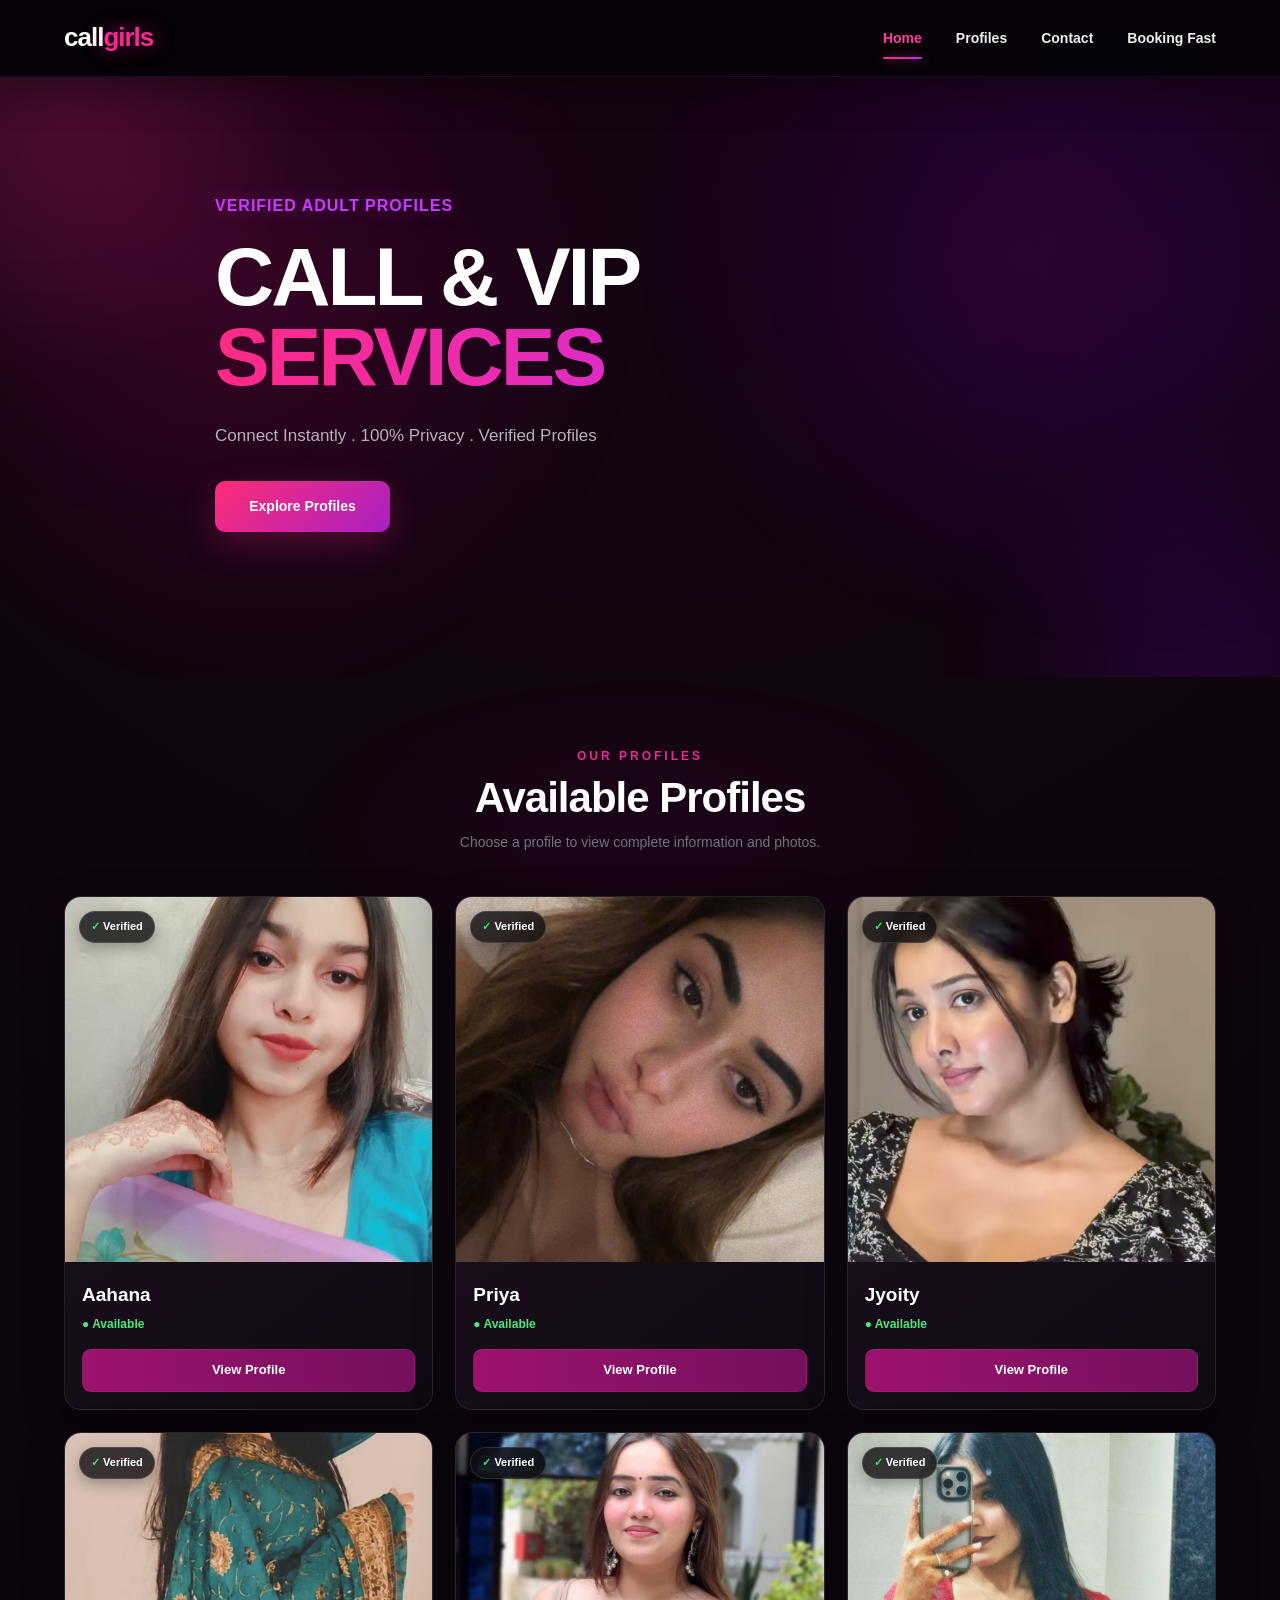
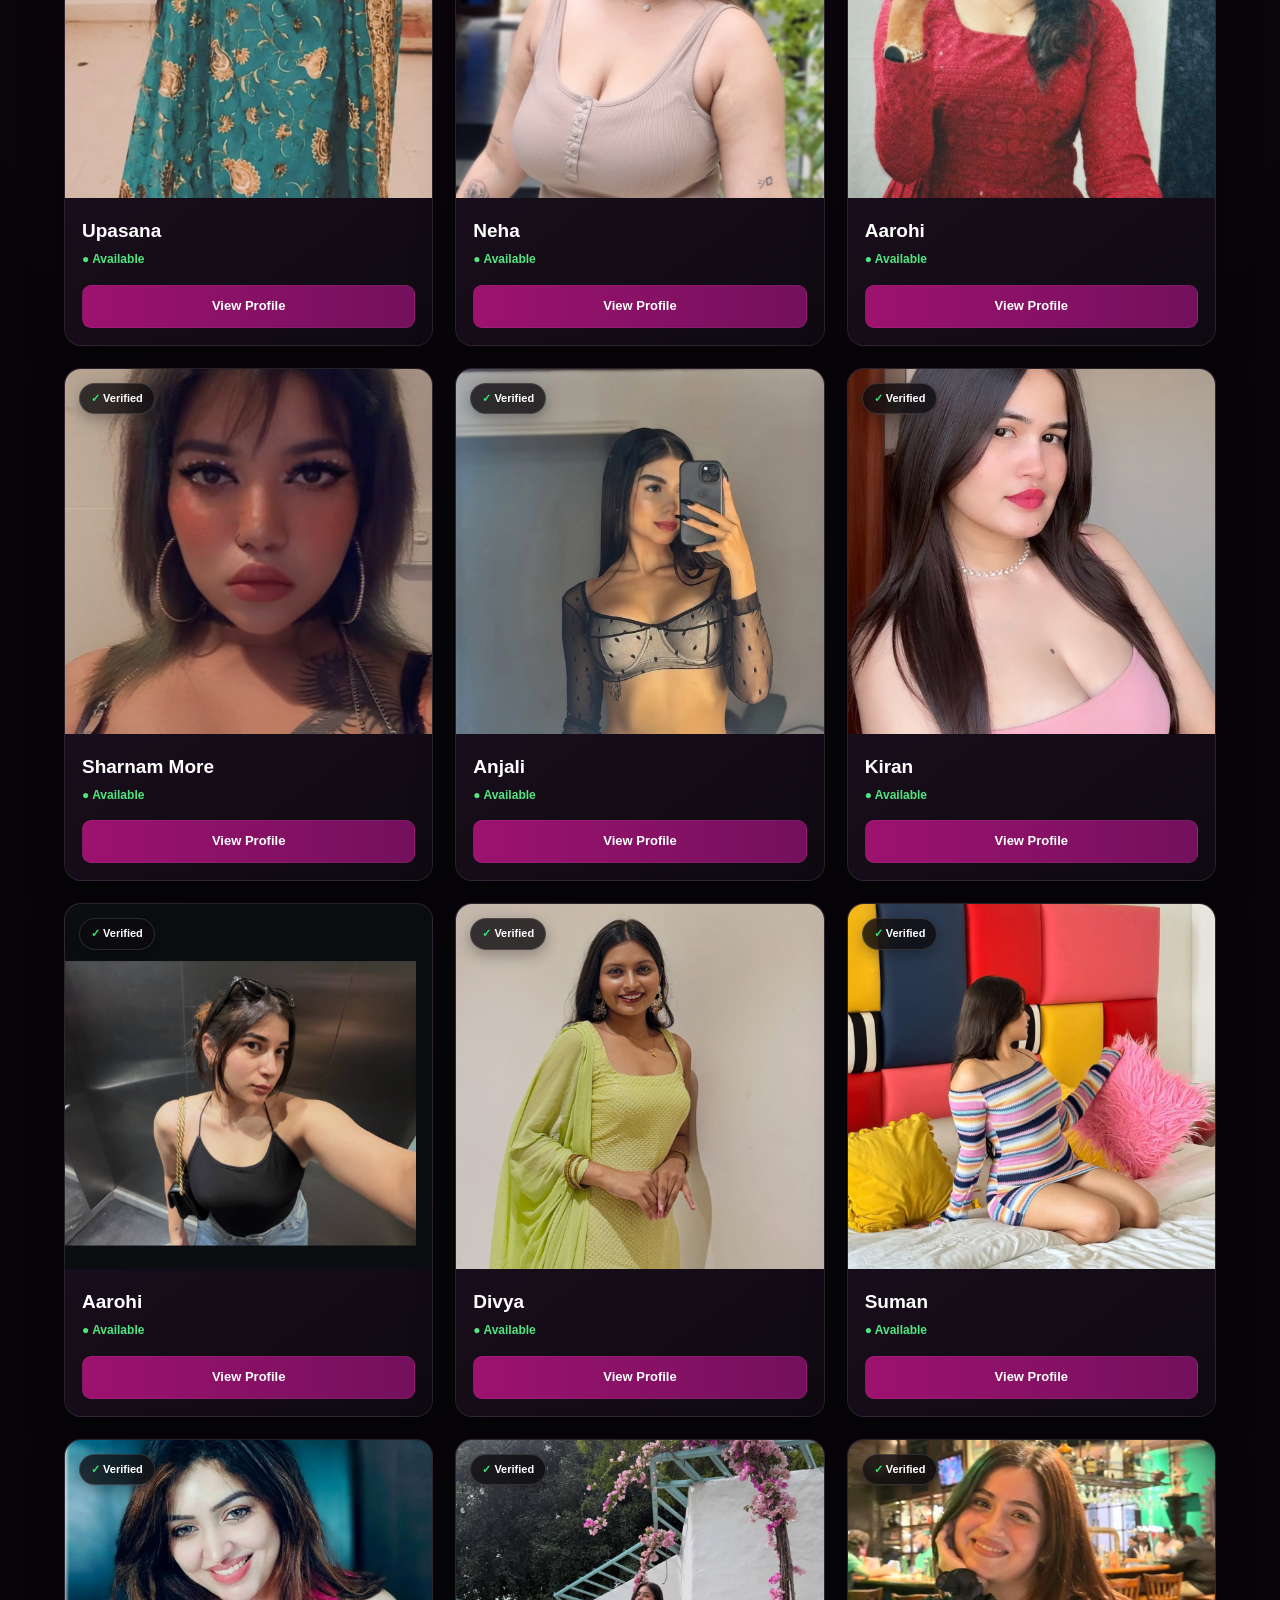
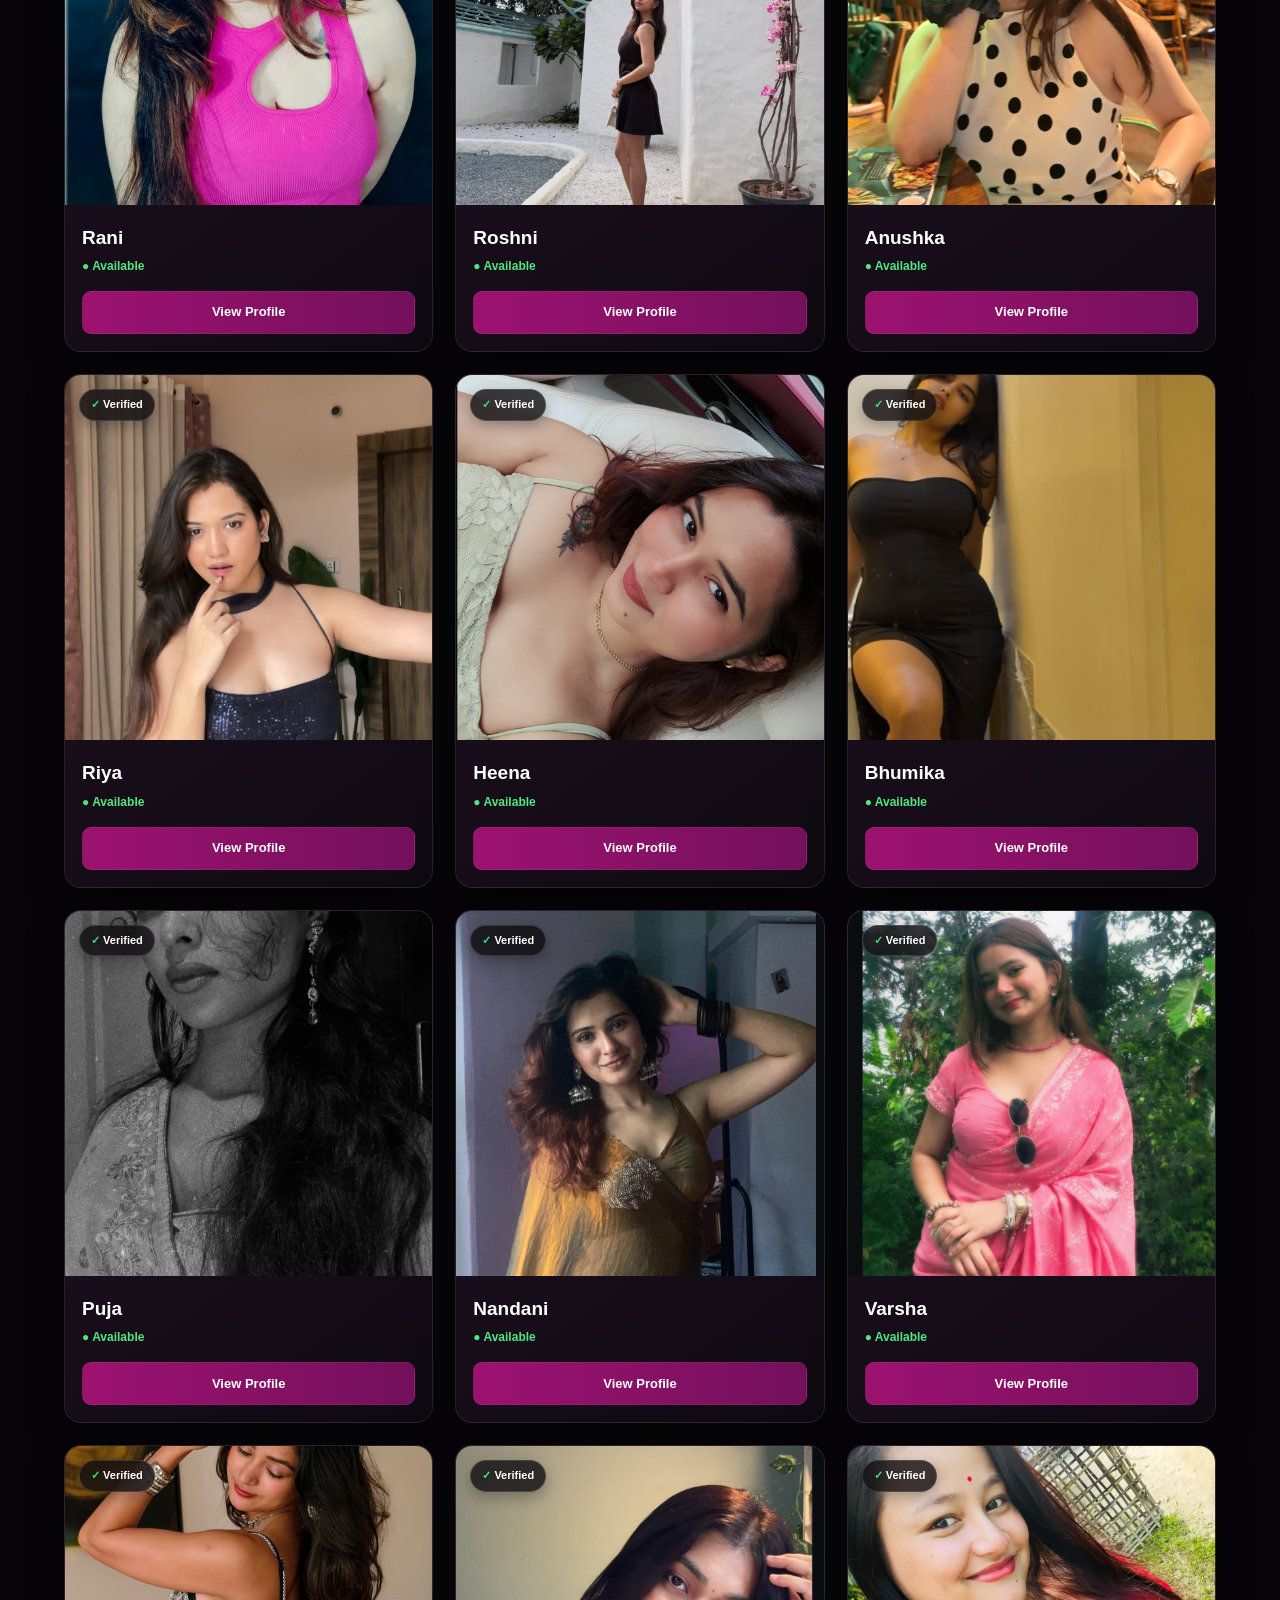
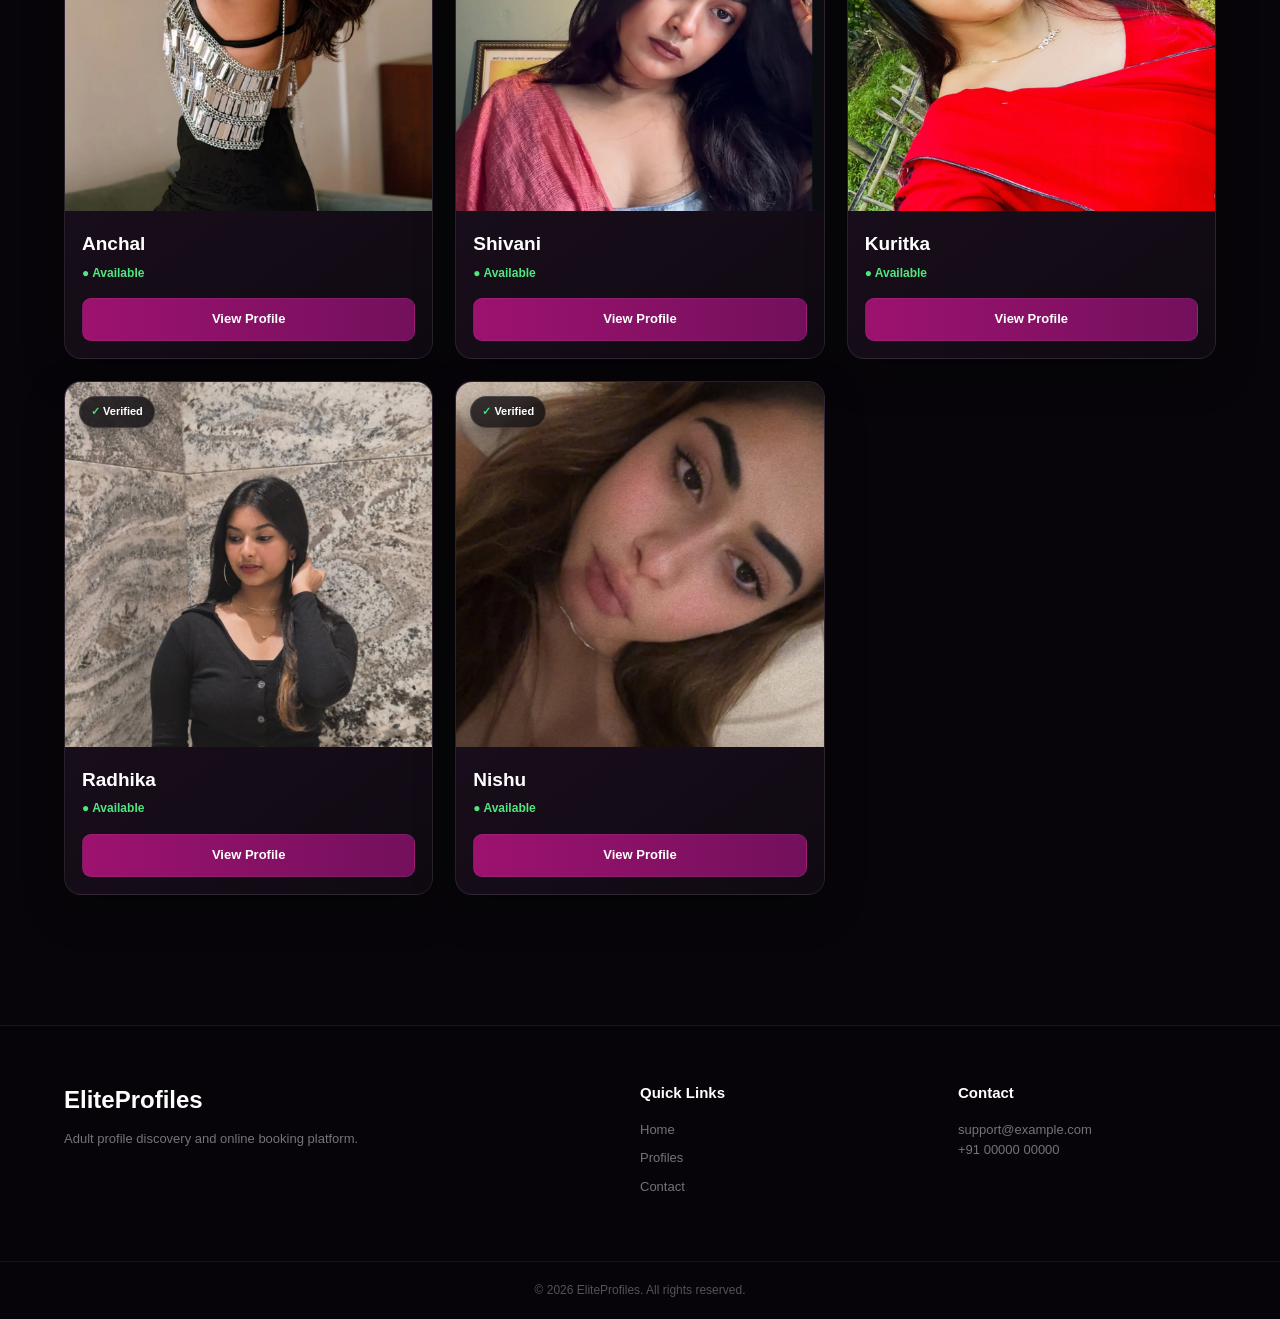
==== commit 5d02c900: "Updated website code" ====
--- a/index.html
+++ b/index.html
@@ -167,7 +167,7 @@
 
                         <div class="profile-image">
 
-                            <img src="images/profile2/profile2_pic_01.jpeg" alt="Priya profile" loading="lazy">
+                            <img src="images/profile26/image_ (24).jpg" alt="Priya profile" loading="lazy">
 
                             <span class="verified-badge">
                                 ✓ Verified
